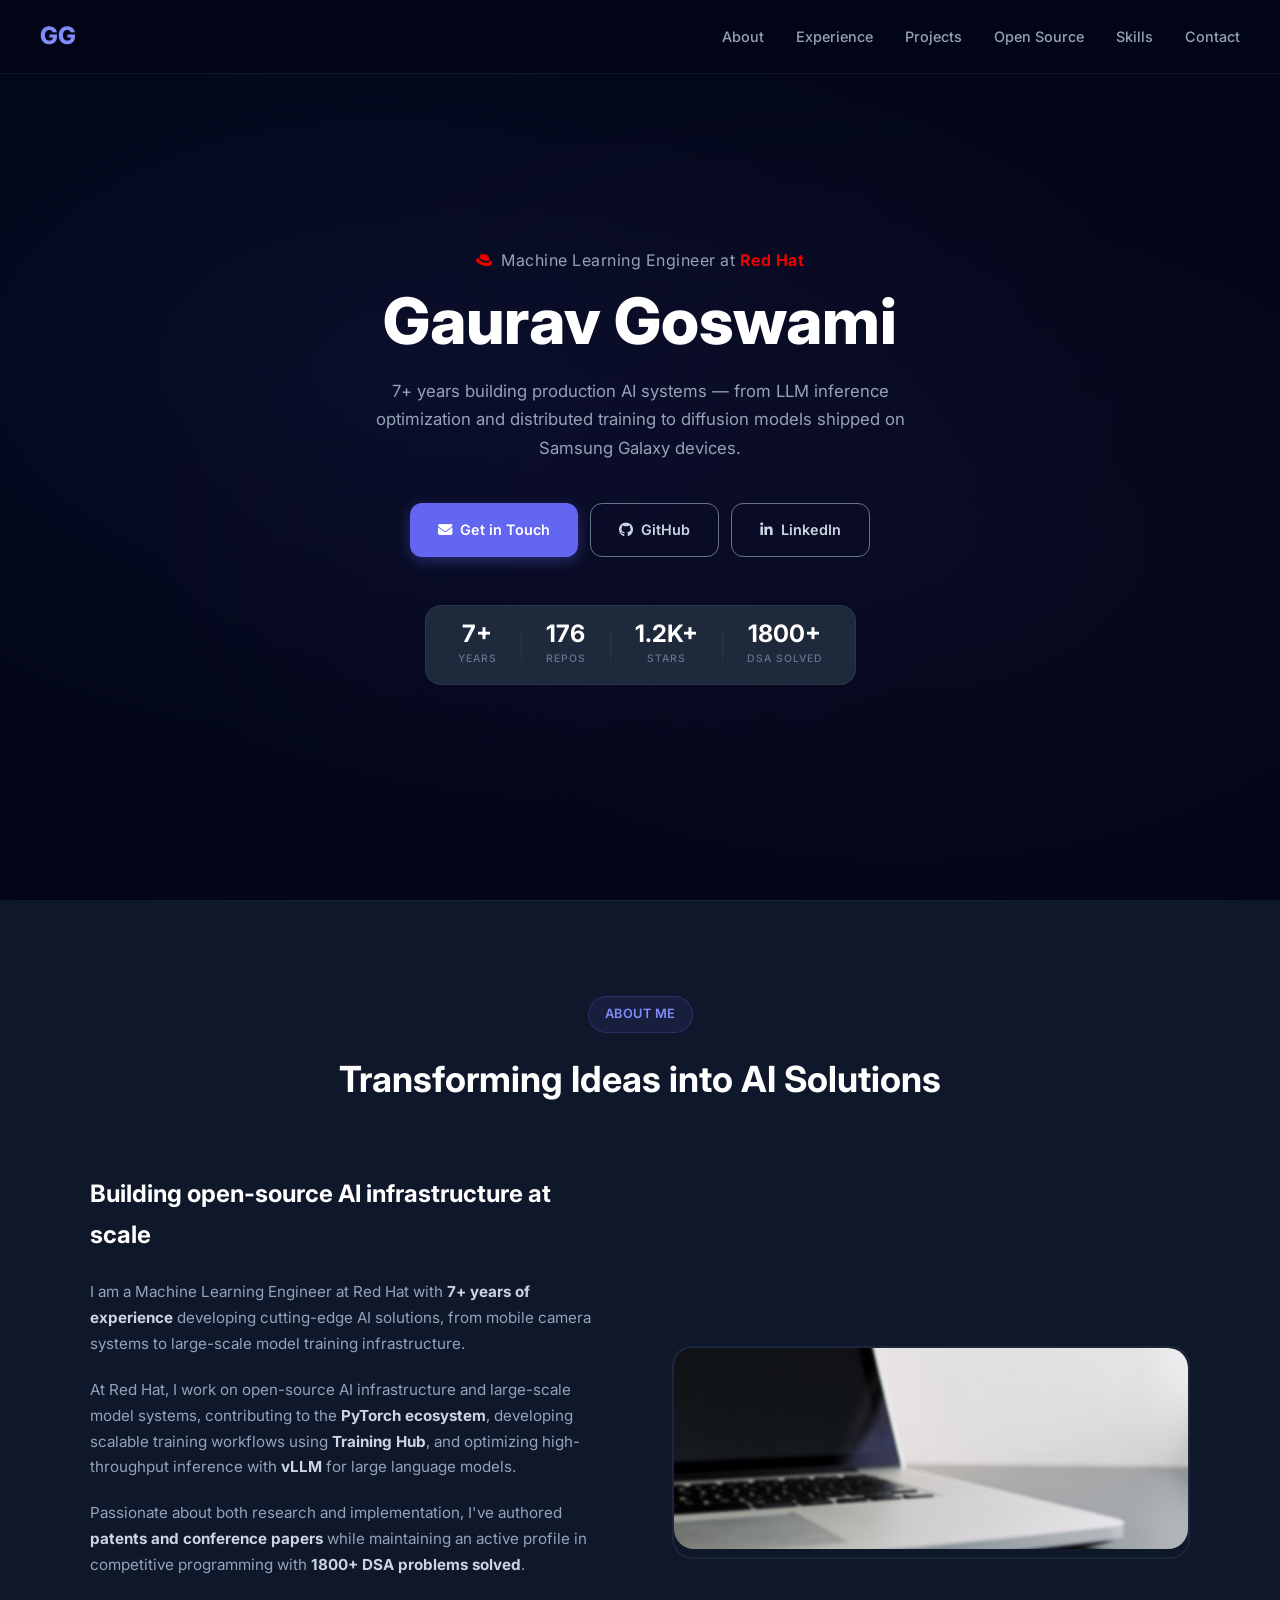
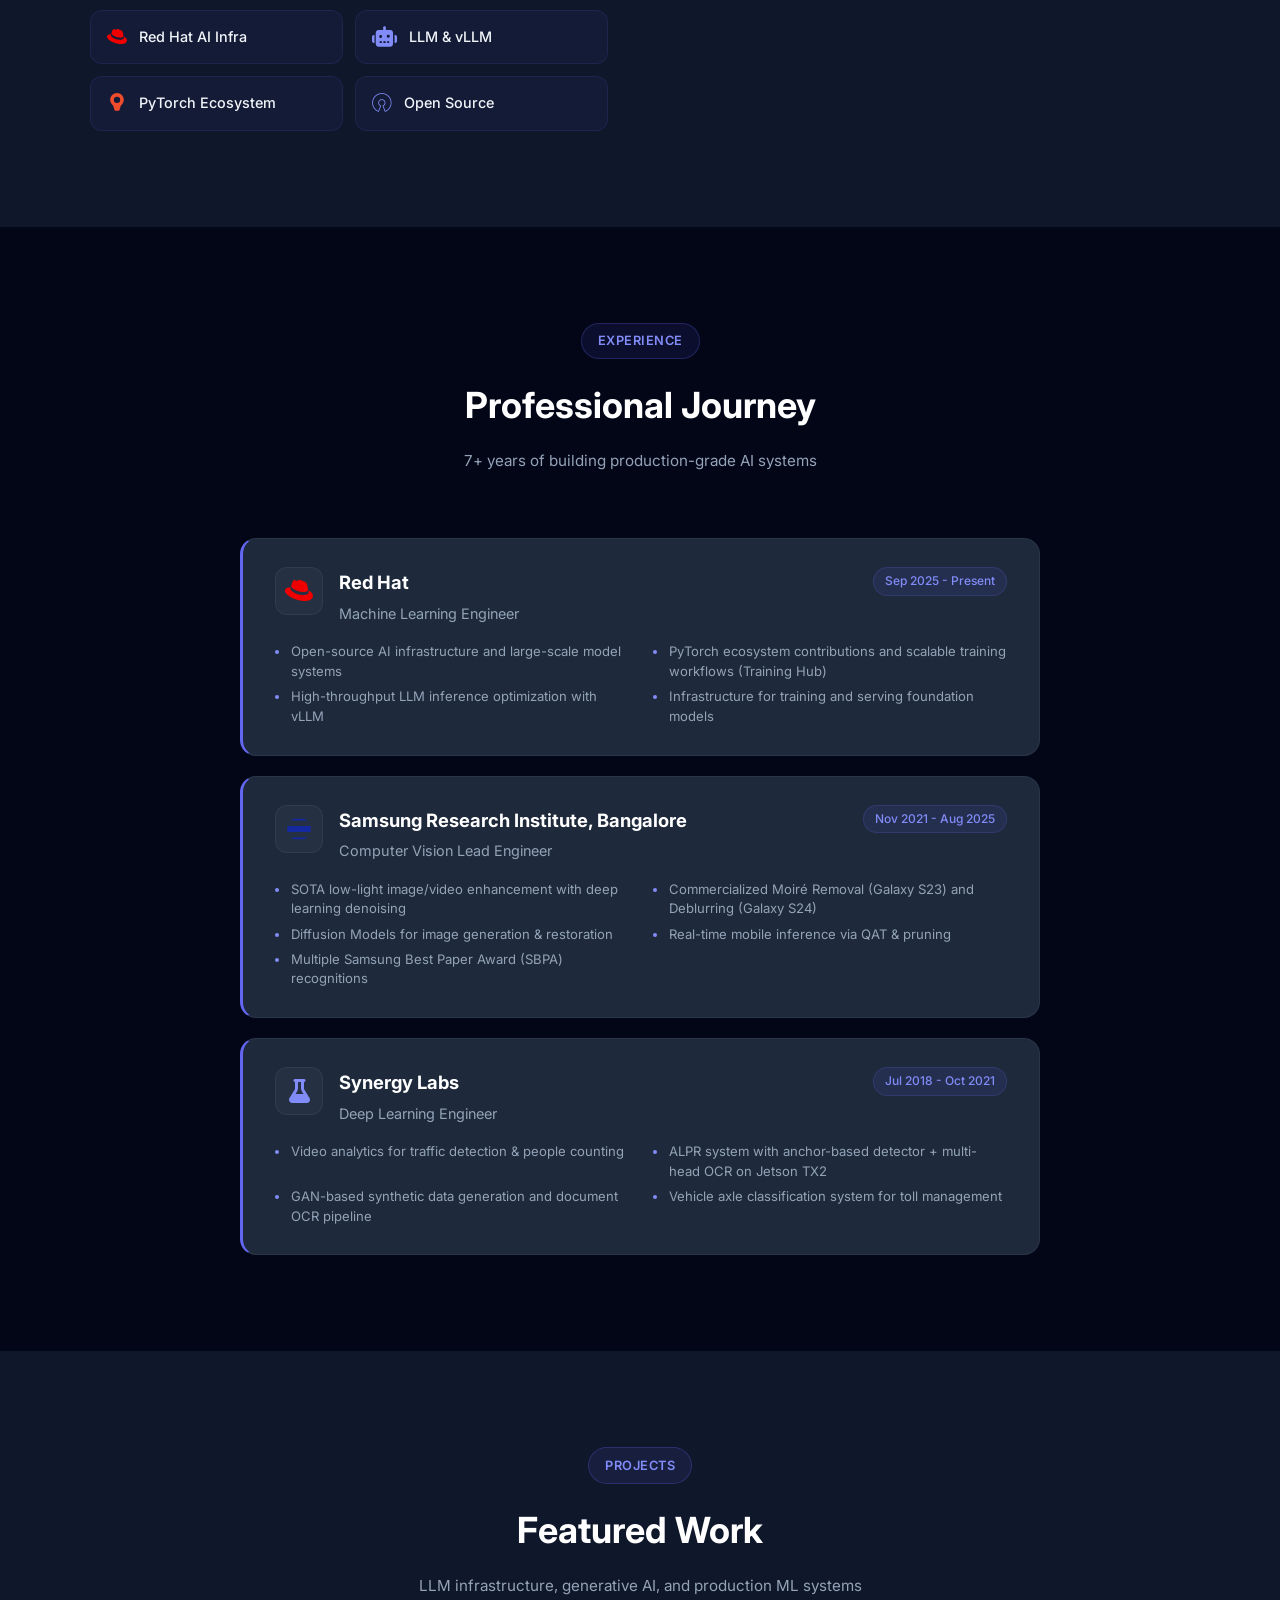
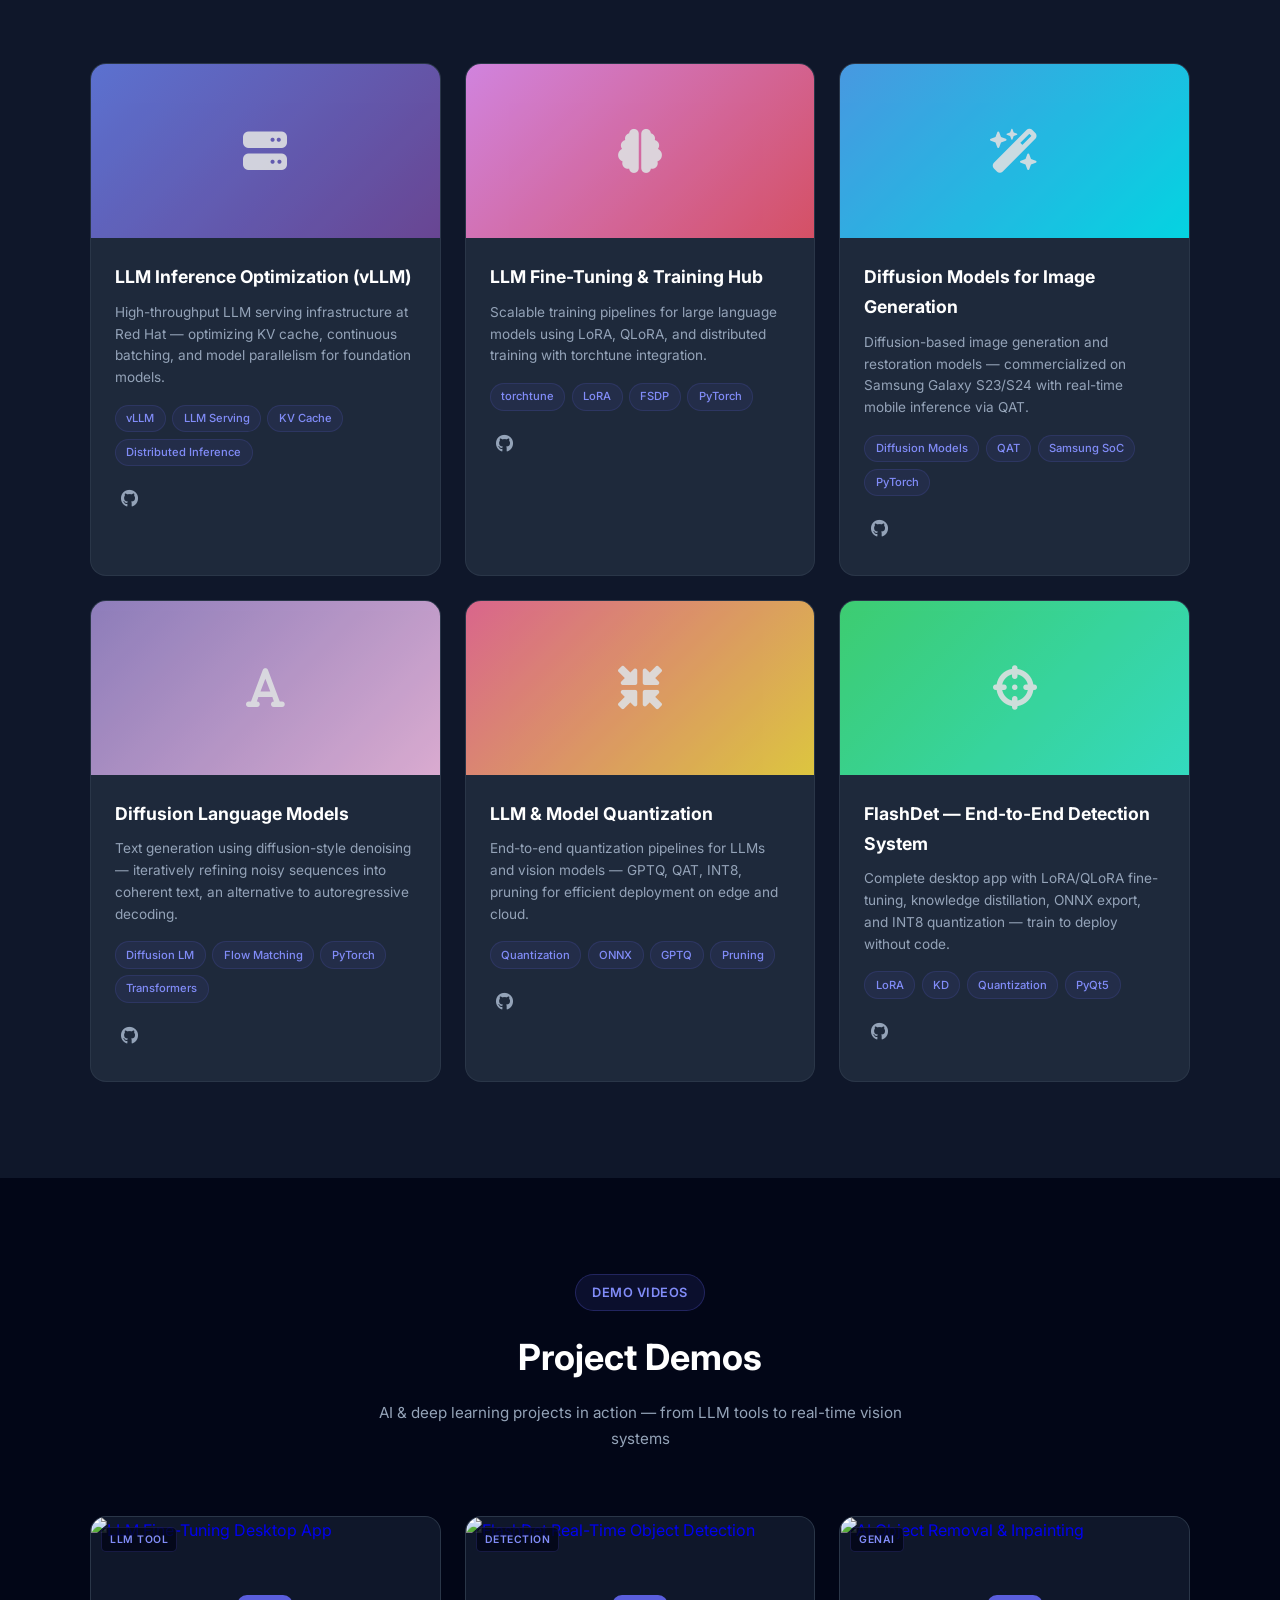
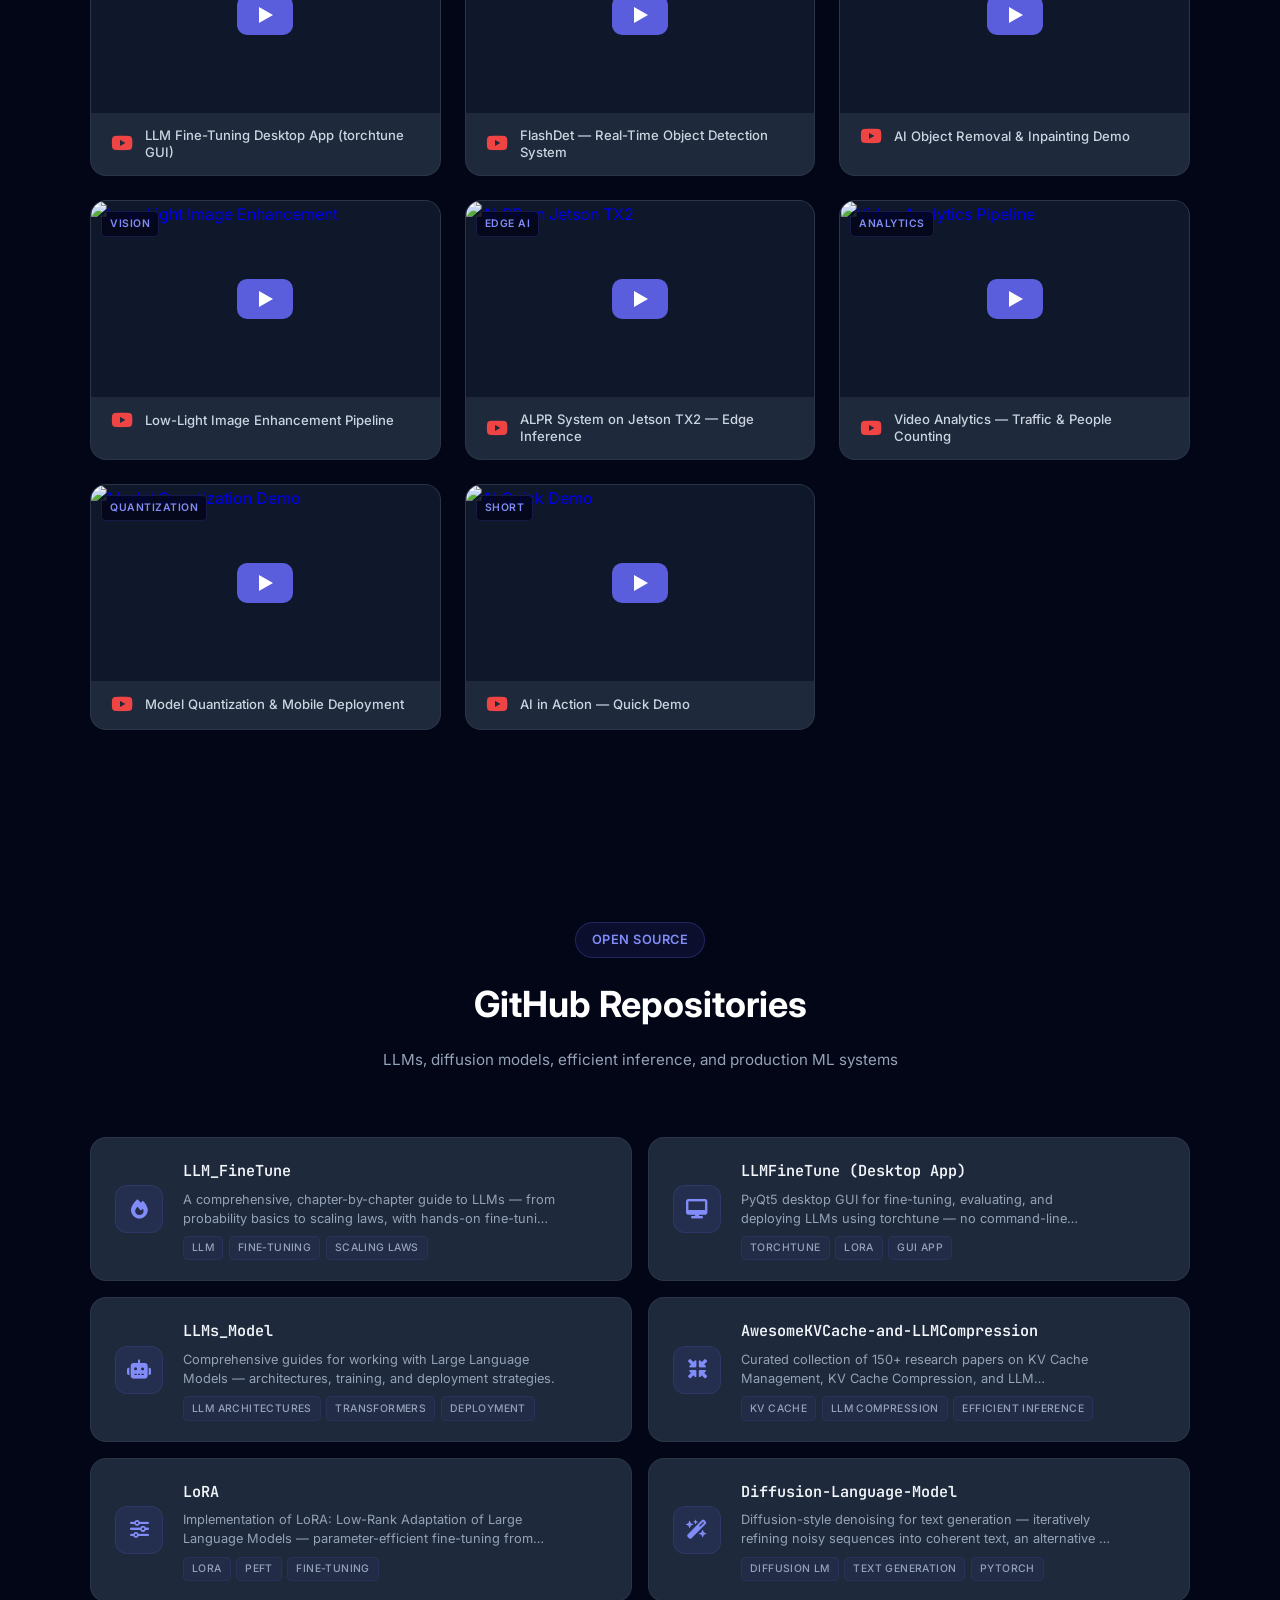
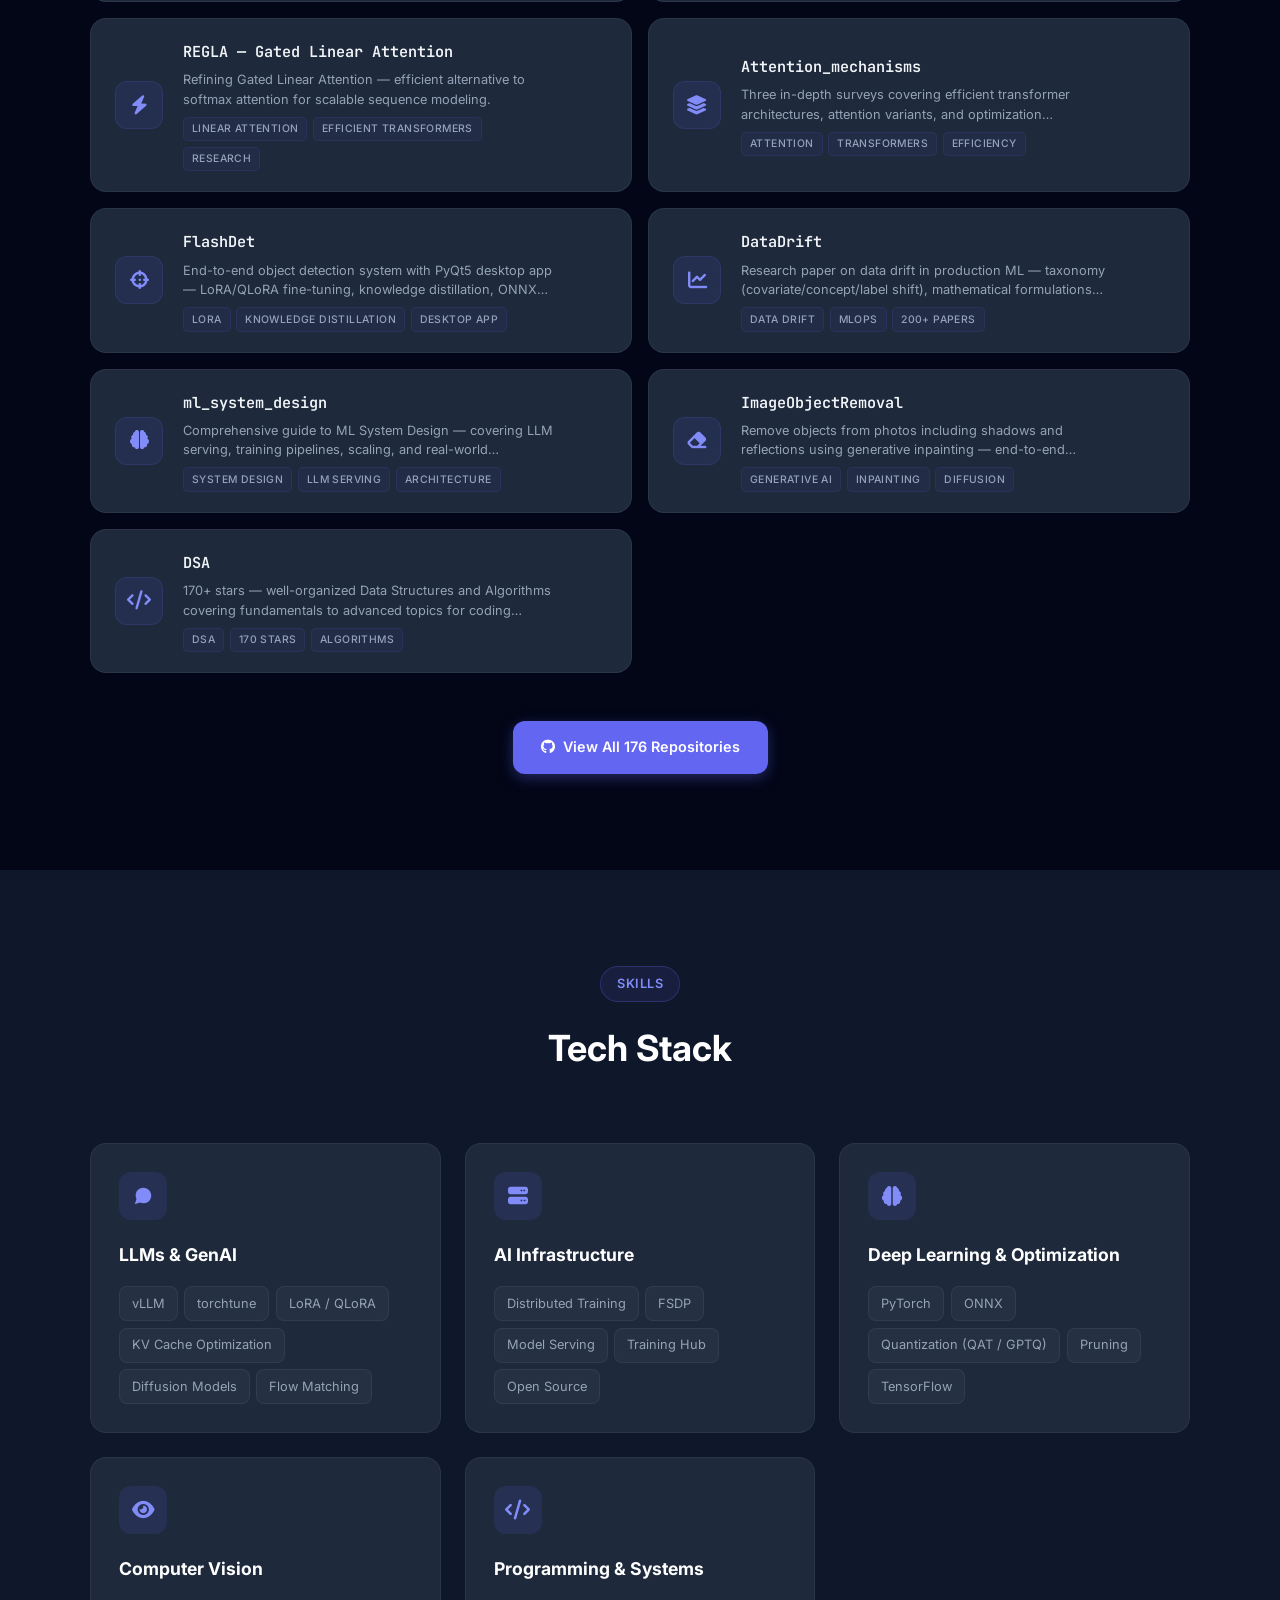
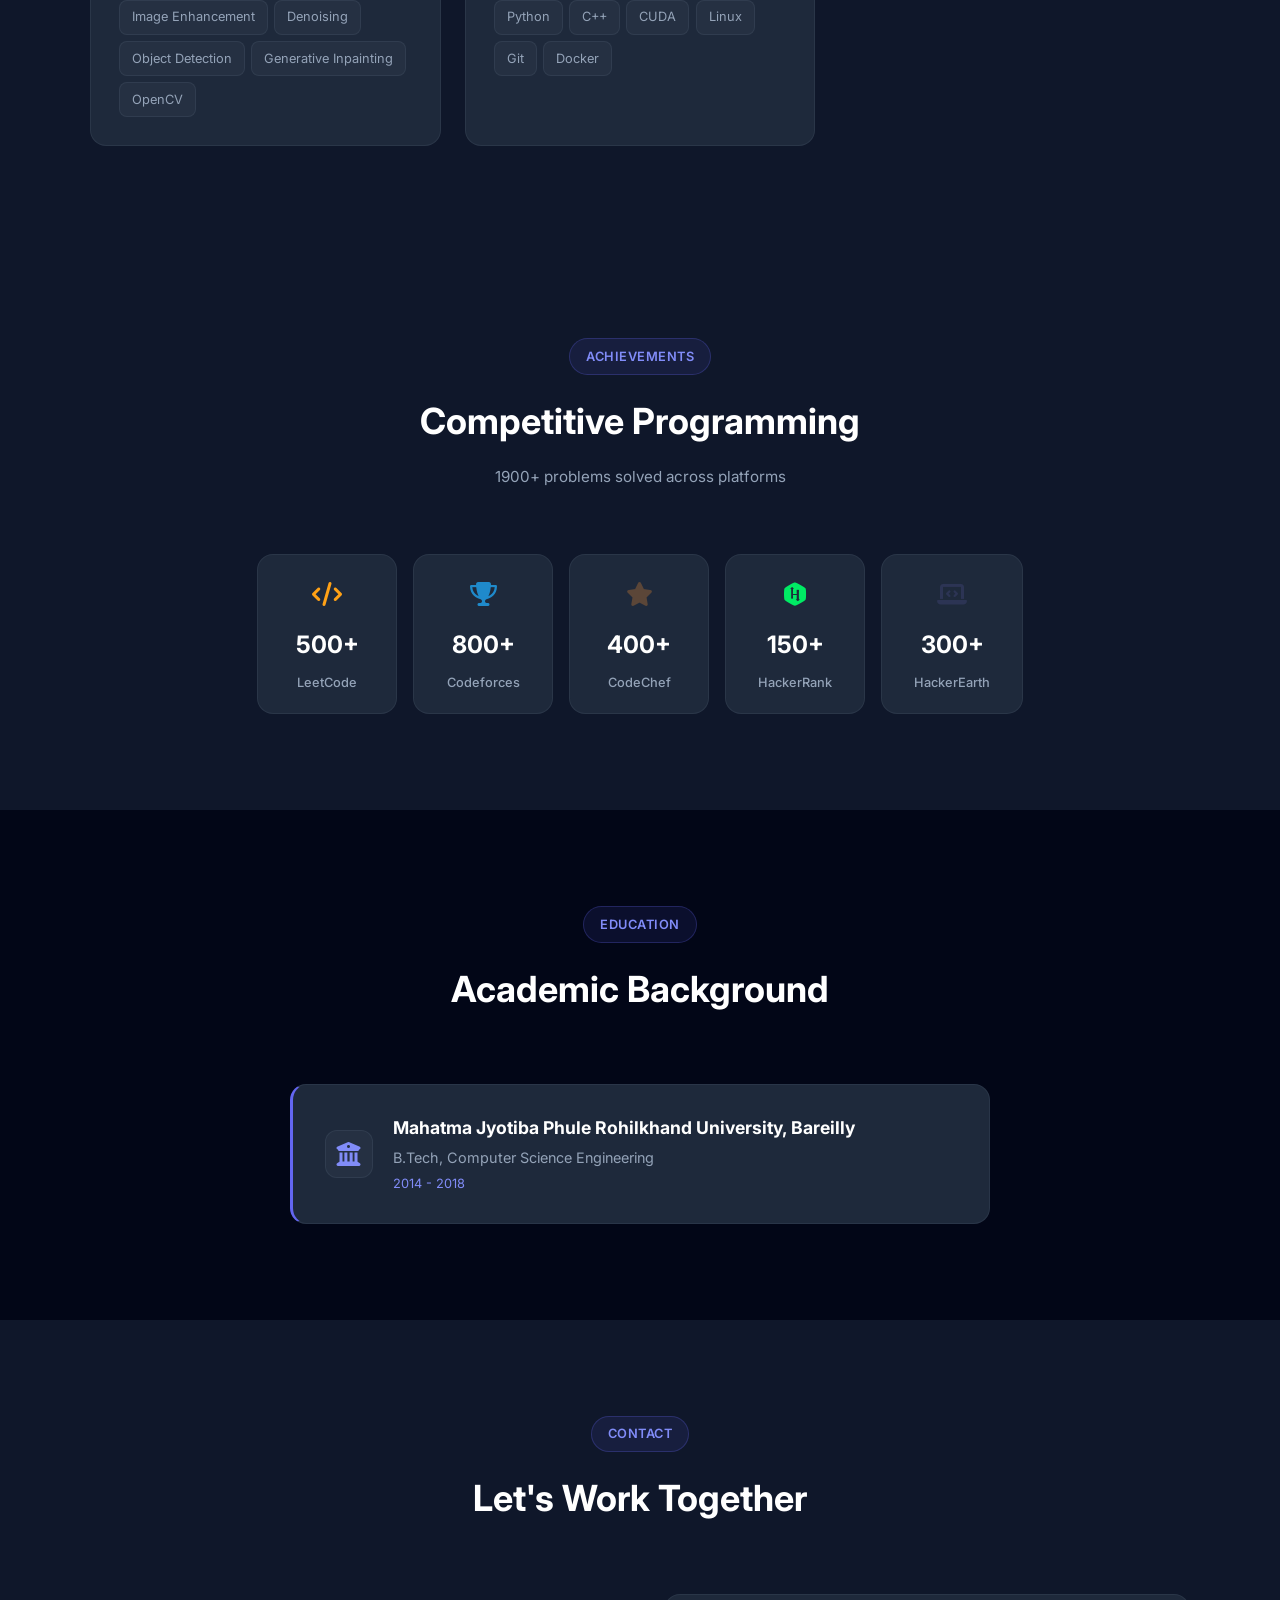
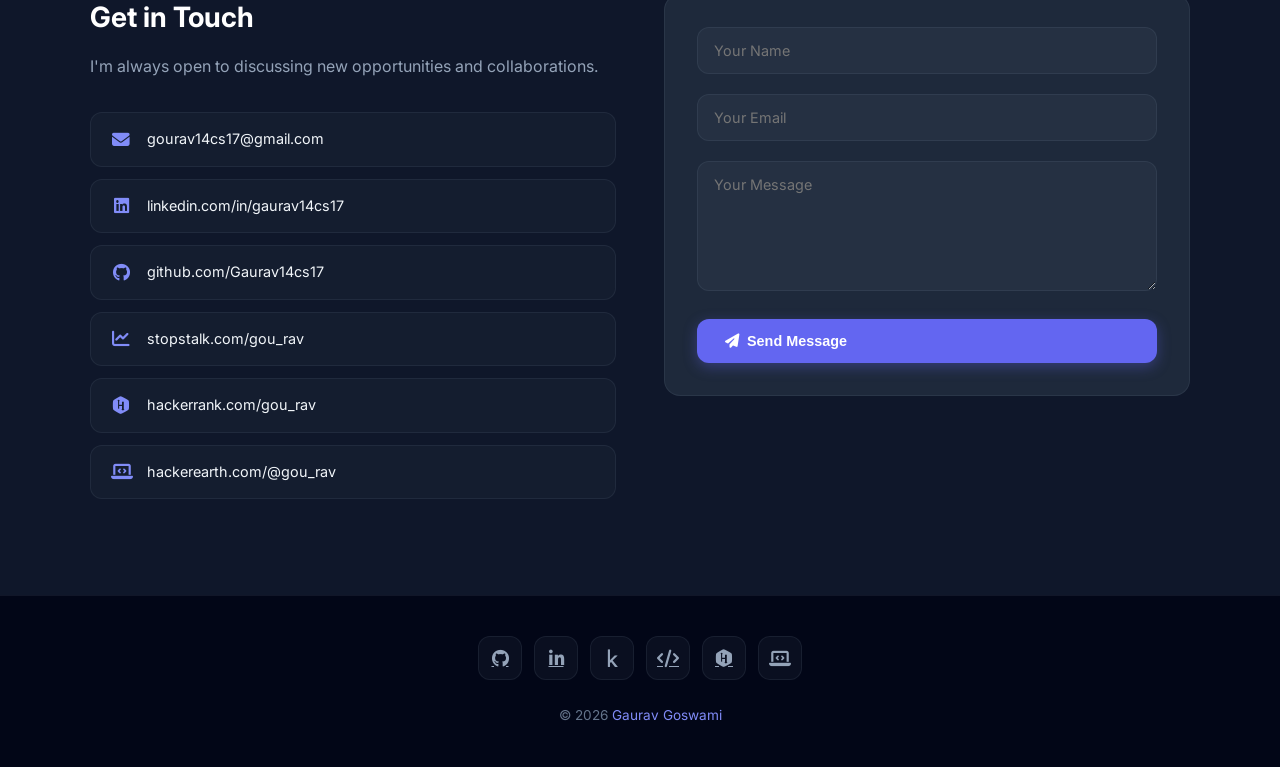
==== index.html @ b00b7bbf "Add files via upload" ====
<!DOCTYPE html>
<html lang="en">
<head>
    <meta charset="utf-8">
    <meta name="viewport" content="width=device-width, initial-scale=1">
    <title>Gaurav Goswami | Machine Learning Engineer @ Red Hat</title>
    <meta name="description" content="Portfolio of Gaurav Goswami - Machine Learning Engineer with 7+ years of experience in AI infrastructure and large-scale model systems">
    <link rel="preconnect" href="https://fonts.googleapis.com">
    <link rel="preconnect" href="https://fonts.gstatic.com" crossorigin>
    <link href="https://fonts.googleapis.com/css2?family=Inter:wght@300;400;500;600;700;800&family=JetBrains+Mono:wght@400;500&display=swap" rel="stylesheet">
    <link rel="stylesheet" href="https://cdnjs.cloudflare.com/ajax/libs/font-awesome/6.4.0/css/all.min.css">
    <link rel="stylesheet" href="style.css?v=2">
    <link rel="icon" type="image/x-icon" href="favicon.ico">
    <style>
        .videos-grid {
            display: grid;
            grid-template-columns: repeat(auto-fill, minmax(320px, 1fr));
            gap: 1.5rem;
            margin-top: 2rem;
        }
        .video-card {
            background: var(--card-bg);
            border-radius: var(--radius-lg);
            overflow: hidden;
            border: 1px solid var(--card-border);
            transition: transform 0.3s ease, box-shadow 0.3s ease;
            text-decoration: none;
            display: block;
        }
        .video-card:hover {
            transform: translateY(-4px);
            box-shadow: 0 12px 32px rgba(0, 0, 0, 0.4);
            border-color: rgba(99, 102, 241, 0.2);
        }
        .video-card .video-thumb {
            position: relative;
            width: 100%;
            padding-bottom: 56.25%;
            background: var(--dark);
            overflow: hidden;
        }
        .video-card .video-thumb img {
            position: absolute;
            top: 50%;
            left: 50%;
            transform: translate(-50%, -50%);
            width: 100%;
            height: 100%;
            object-fit: cover;
            transition: transform 0.4s ease, filter 0.4s ease;
        }
        .video-card:hover .video-thumb img {
            transform: translate(-50%, -50%) scale(1.03);
            filter: brightness(0.75);
        }
        .video-card .play-btn {
            position: absolute;
            top: 50%;
            left: 50%;
            transform: translate(-50%, -50%);
            width: 56px;
            height: 40px;
            background: rgba(99, 102, 241, 0.9);
            border-radius: 10px;
            display: flex;
            align-items: center;
            justify-content: center;
            z-index: 2;
            transition: background 0.3s ease, transform 0.3s ease;
        }
        .video-card:hover .play-btn {
            background: var(--primary);
            transform: translate(-50%, -50%) scale(1.08);
        }
        .video-card .play-btn::after {
            content: '';
            display: block;
            width: 0;
            height: 0;
            border-style: solid;
            border-width: 8px 0 8px 14px;
            border-color: transparent transparent transparent #fff;
            margin-left: 2px;
        }
        .video-card .video-info {
            padding: 0.875rem 1.25rem;
            display: flex;
            align-items: center;
            gap: 0.75rem;
        }
        .video-card .video-info .yt-icon {
            color: #ef4444;
            font-size: 1.2rem;
            flex-shrink: 0;
        }
        .video-card .video-info span {
            font-size: 0.82rem;
            font-weight: 500;
            color: var(--gray-light);
            line-height: 1.3;
        }
        .video-card .video-badge {
            position: absolute;
            top: 10px;
            left: 10px;
            background: rgba(2, 6, 23, 0.8);
            color: var(--primary-light);
            font-size: 0.65rem;
            font-weight: 600;
            padding: 3px 8px;
            border-radius: 5px;
            z-index: 3;
            letter-spacing: 0.5px;
            text-transform: uppercase;
            border: 1px solid rgba(99, 102, 241, 0.2);
        }
        @media (max-width: 768px) {
            .videos-grid {
                grid-template-columns: 1fr;
                gap: 1rem;
            }
            .video-card .video-info {
                padding: 0.65rem 1rem;
            }
            .video-card .video-info span {
                font-size: 0.75rem;
            }
        }
    </style>
</head>
<body>
    <nav id="navbar">
        <div class="nav-container">
            <a href="#" class="logo">GG</a>
            <ul class="nav-links" id="nav-menu">
                <li><a href="#about">About</a></li>
                <li><a href="#experience">Experience</a></li>
                <li><a href="#projects">Projects</a></li>
                <li><a href="#repositories">Open Source</a></li>
                <li><a href="#skills">Skills</a></li>
                <li><a href="#contact">Contact</a></li>
            </ul>
            <div class="mobile-toggle"><i class="fas fa-bars"></i></div>
        </div>
    </nav>

    <section class="hero">
        <div class="hero-bg"></div>
        <div class="hero-content">
            <p class="hero-subtitle"><i class="fab fa-redhat" style="color: #EE0000; margin-right: 0.25rem;"></i> Machine Learning Engineer at <strong style="color: #EE0000;">Red Hat</strong></p>
            <h1 class="hero-title">Gaurav Goswami</h1>
            <p class="hero-desc">7+ years building production AI systems — from LLM inference optimization and distributed training to diffusion models shipped on Samsung Galaxy devices.</p>
            
            <div class="hero-buttons">
                <a href="mailto:gourav14cs17@gmail.com" class="btn btn-primary"><i class="fas fa-envelope"></i> Get in Touch</a>
                <a href="https://github.com/Gaurav14cs17" target="_blank" rel="noopener noreferrer" class="btn btn-outline"><i class="fab fa-github"></i> GitHub</a>
                <a href="https://linkedin.com/in/gaurav14cs17" target="_blank" rel="noopener noreferrer" class="btn btn-outline"><i class="fab fa-linkedin-in"></i> LinkedIn</a>
            </div>
            
            <div class="hero-stats">
                <div class="stat"><div class="stat-value">7+</div><div class="stat-label">Years</div></div>
                <div class="stat-divider"></div>
                <div class="stat"><div class="stat-value">176</div><div class="stat-label">Repos</div></div>
                <div class="stat-divider"></div>
                <div class="stat"><div class="stat-value">1.2K+</div><div class="stat-label">Stars</div></div>
                <div class="stat-divider"></div>
                <div class="stat"><div class="stat-value">1800+</div><div class="stat-label">DSA Solved</div></div>
            </div>
        </div>
    </section>

    <section id="about">
        <div class="section-container">
            <div class="section-header">
                <span class="section-tag">About Me</span>
                <h2 class="section-title">Transforming Ideas into AI Solutions</h2>
            </div>
            
            <div class="about-grid">
                <div class="about-content">
                    <h3>Building open-source AI infrastructure at scale</h3>
                    <p>I am a Machine Learning Engineer at Red Hat with <strong>7+ years of experience</strong> developing cutting-edge AI solutions, from mobile camera systems to large-scale model training infrastructure.</p>
                    <p>At Red Hat, I work on open-source AI infrastructure and large-scale model systems, contributing to the <strong>PyTorch ecosystem</strong>, developing scalable training workflows using <strong>Training Hub</strong>, and optimizing high-throughput inference with <strong>vLLM</strong> for large language models.</p>
                    <p>Passionate about both research and implementation, I've authored <strong>patents and conference papers</strong> while maintaining an active profile in competitive programming with <strong>1800+ DSA problems solved</strong>.</p>
                    
                    <div class="about-highlights">
                        <div class="highlight"><i class="fab fa-redhat" style="color: #EE0000;"></i><span>Red Hat AI Infra</span></div>
                        <div class="highlight"><i class="fas fa-robot"></i><span>LLM & vLLM</span></div>
                        <div class="highlight"><svg viewBox="0 0 24 24" width="20" height="20" fill="#EE4C2C"><path d="M12.005 0C7.456 0 3.83 3.627 3.83 8.175c0 2.607 1.218 4.93 3.112 6.43v.002c.224.178.39.418.48.693l1.744 5.337a.946.946 0 0 0 .897.646h3.874a.946.946 0 0 0 .897-.646l1.744-5.337a1.29 1.29 0 0 1 .48-.693c1.894-1.5 3.112-3.823 3.112-6.43C20.18 3.627 16.554 0 12.005 0zm0 4.358a3.817 3.817 0 1 1 0 7.634 3.817 3.817 0 0 1 0-7.634z"/></svg><span>PyTorch Ecosystem</span></div>
                        <div class="highlight"><i class="fab fa-osi"></i><span>Open Source</span></div>
                    </div>
                </div>
                
                <div class="about-image">
                    <div class="about-image-wrapper">
                        <img src="images/lead-bg.jpg" alt="Gaurav Goswami">
                    </div>
                </div>
            </div>
        </div>
    </section>

    <section id="experience">
        <div class="section-container">
            <div class="section-header">
                <span class="section-tag">Experience</span>
                <h2 class="section-title">Professional Journey</h2>
                <p class="section-desc">7+ years of building production-grade AI systems</p>
            </div>
            
            <div class="exp-grid">
                <div class="exp-card">
                    <div class="exp-header">
                        <div class="exp-logo"><i class="fab fa-redhat" style="color: #EE0000; font-size: 1.75rem;"></i></div>
                        <div class="exp-company-info">
                            <h3>Red Hat</h3>
                            <h4>Machine Learning Engineer</h4>
                        </div>
                        <span class="exp-date">Sep 2025 - Present</span>
                    </div>
                    <ul class="exp-list">
                        <li>Open-source AI infrastructure and large-scale model systems</li>
                        <li>PyTorch ecosystem contributions and scalable training workflows (Training Hub)</li>
                        <li>High-throughput LLM inference optimization with vLLM</li>
                        <li>Infrastructure for training and serving foundation models</li>
                    </ul>
                </div>

                <div class="exp-card">
                    <div class="exp-header">
                        <div class="exp-logo"><svg viewBox="0 0 24 24" width="28" height="28" fill="#1428a0"><path d="M5.9 4.8h12.2c.3 0 .5.1.7.2.2.2.3.4.3.7v3.5H19v-3c0-.8-.3-1.5-.9-2.1-.6-.6-1.3-.9-2.1-.9H8c-.8 0-1.5.3-2.1.9-.6.6-.9 1.3-.9 2.1v3h-.1V5.7c0-.3.1-.5.3-.7.2-.1.4-.2.7-.2zm12.2 14.4H5.9c-.3 0-.5-.1-.7-.2-.2-.2-.3-.4-.3-.7v-3.5H5v3c0 .8.3 1.5.9 2.1.6.6 1.3.9 2.1.9h8c.8 0 1.5-.3 2.1-.9.6-.6.9-1.3.9-2.1v-3h.1v3.5c0 .3-.1.5-.3.7-.2.1-.4.2-.7.2zM2 9.5h20v5H2z"/></svg></div>
                        <div class="exp-company-info">
                            <h3>Samsung Research Institute, Bangalore</h3>
                            <h4>Computer Vision Lead Engineer</h4>
                        </div>
                        <span class="exp-date">Nov 2021 - Aug 2025</span>
                    </div>
                    <ul class="exp-list">
                        <li>SOTA low-light image/video enhancement with deep learning denoising</li>
                        <li>Commercialized Moiré Removal (Galaxy S23) and Deblurring (Galaxy S24)</li>
                        <li>Diffusion Models for image generation & restoration</li>
                        <li>Real-time mobile inference via QAT & pruning</li>
                        <li>Multiple Samsung Best Paper Award (SBPA) recognitions</li>
                    </ul>
                </div>
                
                <div class="exp-card">
                    <div class="exp-header">
                        <div class="exp-logo"><i class="fas fa-flask" style="color: var(--primary-light); font-size: 1.5rem;"></i></div>
                        <div class="exp-company-info">
                            <h3>Synergy Labs</h3>
                            <h4>Deep Learning Engineer</h4>
                        </div>
                        <span class="exp-date">Jul 2018 - Oct 2021</span>
                    </div>
                    <ul class="exp-list">
                        <li>Video analytics for traffic detection & people counting</li>
                        <li>ALPR system with anchor-based detector + multi-head OCR on Jetson TX2</li>
                        <li>GAN-based synthetic data generation and document OCR pipeline</li>
                        <li>Vehicle axle classification system for toll management</li>
                    </ul>
                </div>
            </div>
        </div>
    </section>

    <section id="projects">
        <div class="section-container">
            <div class="section-header">
                <span class="section-tag">Projects</span>
                <h2 class="section-title">Featured Work</h2>
                <p class="section-desc">LLM infrastructure, generative AI, and production ML systems</p>
            </div>
            
            <div class="projects-grid">
                <div class="project-card">
                    <div class="project-icon-placeholder">
                        <div class="icon-bg" style="background: linear-gradient(135deg, #667eea 0%, #764ba2 100%);">
                            <i class="fas fa-server"></i>
                        </div>
                    </div>
                    <div class="project-info">
                        <h3>LLM Inference Optimization (vLLM)</h3>
                        <p>High-throughput LLM serving infrastructure at Red Hat — optimizing KV cache, continuous batching, and model parallelism for foundation models.</p>
                        <div class="project-tech"><span>vLLM</span><span>LLM Serving</span><span>KV Cache</span><span>Distributed Inference</span></div>
                        <div class="project-links"><a href="https://github.com/Gaurav14cs17/AwesomeKVCach-and-LLMCompression" target="_blank" rel="noopener noreferrer"><i class="fab fa-github"></i></a></div>
                    </div>
                </div>
                
                <div class="project-card">
                    <div class="project-icon-placeholder">
                        <div class="icon-bg" style="background: linear-gradient(135deg, #f093fb 0%, #f5576c 100%);">
                            <i class="fas fa-brain"></i>
                        </div>
                    </div>
                    <div class="project-info">
                        <h3>LLM Fine-Tuning & Training Hub</h3>
                        <p>Scalable training pipelines for large language models using LoRA, QLoRA, and distributed training with torchtune integration.</p>
                        <div class="project-tech"><span>torchtune</span><span>LoRA</span><span>FSDP</span><span>PyTorch</span></div>
                        <div class="project-links"><a href="https://github.com/Gaurav14cs17/LLM_FineTune" target="_blank" rel="noopener noreferrer"><i class="fab fa-github"></i></a></div>
                    </div>
                </div>
                
                <div class="project-card">
                    <div class="project-icon-placeholder">
                        <div class="icon-bg" style="background: linear-gradient(135deg, #4facfe 0%, #00f2fe 100%);">
                            <i class="fas fa-wand-magic-sparkles"></i>
                        </div>
                    </div>
                    <div class="project-info">
                        <h3>Diffusion Models for Image Generation</h3>
                        <p>Diffusion-based image generation and restoration models — commercialized on Samsung Galaxy S23/S24 with real-time mobile inference via QAT.</p>
                        <div class="project-tech"><span>Diffusion Models</span><span>QAT</span><span>Samsung SoC</span><span>PyTorch</span></div>
                        <div class="project-links"><a href="https://github.com/Gaurav14cs17/Low-Level-Vision" target="_blank" rel="noopener noreferrer"><i class="fab fa-github"></i></a></div>
                    </div>
                </div>

                <div class="project-card">
                    <div class="project-icon-placeholder">
                        <div class="icon-bg" style="background: linear-gradient(135deg, #a18cd1 0%, #fbc2eb 100%);">
                            <i class="fas fa-font"></i>
                        </div>
                    </div>
                    <div class="project-info">
                        <h3>Diffusion Language Models</h3>
                        <p>Text generation using diffusion-style denoising — iteratively refining noisy sequences into coherent text, an alternative to autoregressive decoding.</p>
                        <div class="project-tech"><span>Diffusion LM</span><span>Flow Matching</span><span>PyTorch</span><span>Transformers</span></div>
                        <div class="project-links"><a href="https://github.com/Gaurav14cs17/Diffusion-Language-Model" target="_blank" rel="noopener noreferrer"><i class="fab fa-github"></i></a></div>
                    </div>
                </div>
                
                <div class="project-card">
                    <div class="project-icon-placeholder">
                        <div class="icon-bg" style="background: linear-gradient(135deg, #fa709a 0%, #fee140 100%);">
                            <i class="fas fa-compress-arrows-alt"></i>
                        </div>
                    </div>
                    <div class="project-info">
                        <h3>LLM & Model Quantization</h3>
                        <p>End-to-end quantization pipelines for LLMs and vision models — GPTQ, QAT, INT8, pruning for efficient deployment on edge and cloud.</p>
                        <div class="project-tech"><span>Quantization</span><span>ONNX</span><span>GPTQ</span><span>Pruning</span></div>
                        <div class="project-links"><a href="https://github.com/Gaurav14cs17/YOLOXModel_Quant" target="_blank" rel="noopener noreferrer"><i class="fab fa-github"></i></a></div>
                    </div>
                </div>

                <div class="project-card">
                    <div class="project-icon-placeholder">
                        <div class="icon-bg" style="background: linear-gradient(135deg, #43e97b 0%, #38f9d7 100%);">
                            <i class="fas fa-crosshairs"></i>
                        </div>
                    </div>
                    <div class="project-info">
                        <h3>FlashDet — End-to-End Detection System</h3>
                        <p>Complete desktop app with LoRA/QLoRA fine-tuning, knowledge distillation, ONNX export, and INT8 quantization — train to deploy without code.</p>
                        <div class="project-tech"><span>LoRA</span><span>KD</span><span>Quantization</span><span>PyQt5</span></div>
                        <div class="project-links"><a href="https://github.com/Gaurav14cs17/FlashDet" target="_blank" rel="noopener noreferrer"><i class="fab fa-github"></i></a></div>
                    </div>
                </div>
            </div>
        </div>
    </section>

    <section id="demos" style="background: var(--darker);">
        <div class="section-container">
            <div class="section-header">
                <span class="section-tag">Demo Videos</span>
                <h2 class="section-title">Project Demos</h2>
                <p class="section-desc">AI & deep learning projects in action — from LLM tools to real-time vision systems</p>
            </div>
            
            <div class="videos-grid">
                <a href="https://www.youtube.com/watch?v=3MAxLGNXKKg" target="_blank" rel="noopener noreferrer" class="video-card">
                    <div class="video-thumb">
                        <span class="video-badge">LLM Tool</span>
                        <img src="https://img.youtube.com/vi/3MAxLGNXKKg/hqdefault.jpg" alt="LLM Fine-Tuning Desktop App" loading="lazy">
                        <div class="play-btn"></div>
                    </div>
                    <div class="video-info">
                        <i class="fab fa-youtube yt-icon"></i>
                        <span>LLM Fine-Tuning Desktop App (torchtune GUI)</span>
                    </div>
                </a>

                <a href="https://www.youtube.com/watch?v=Yb0ONjgMrMw" target="_blank" rel="noopener noreferrer" class="video-card">
                    <div class="video-thumb">
                        <span class="video-badge">Detection</span>
                        <img src="https://img.youtube.com/vi/Yb0ONjgMrMw/hqdefault.jpg" alt="FlashDet Real-Time Object Detection" loading="lazy">
                        <div class="play-btn"></div>
                    </div>
                    <div class="video-info">
                        <i class="fab fa-youtube yt-icon"></i>
                        <span>FlashDet — Real-Time Object Detection System</span>
                    </div>
                </a>

                <a href="https://www.youtube.com/watch?v=OcDmuZQMvV0" target="_blank" rel="noopener noreferrer" class="video-card">
                    <div class="video-thumb">
                        <span class="video-badge">GenAI</span>
                        <img src="https://img.youtube.com/vi/OcDmuZQMvV0/hqdefault.jpg" alt="AI Object Removal & Inpainting" loading="lazy">
                        <div class="play-btn"></div>
                    </div>
                    <div class="video-info">
                        <i class="fab fa-youtube yt-icon"></i>
                        <span>AI Object Removal & Inpainting Demo</span>
                    </div>
                </a>

                <a href="https://www.youtube.com/watch?v=btrCZSccNd4" target="_blank" rel="noopener noreferrer" class="video-card">
                    <div class="video-thumb">
                        <span class="video-badge">Vision</span>
                        <img src="https://img.youtube.com/vi/btrCZSccNd4/hqdefault.jpg" alt="Low-Light Image Enhancement" loading="lazy">
                        <div class="play-btn"></div>
                    </div>
                    <div class="video-info">
                        <i class="fab fa-youtube yt-icon"></i>
                        <span>Low-Light Image Enhancement Pipeline</span>
                    </div>
                </a>

                <a href="https://www.youtube.com/watch?v=WzxE-0bugSI" target="_blank" rel="noopener noreferrer" class="video-card">
                    <div class="video-thumb">
                        <span class="video-badge">Edge AI</span>
                        <img src="https://img.youtube.com/vi/WzxE-0bugSI/hqdefault.jpg" alt="ALPR on Jetson TX2" loading="lazy">
                        <div class="play-btn"></div>
                    </div>
                    <div class="video-info">
                        <i class="fab fa-youtube yt-icon"></i>
                        <span>ALPR System on Jetson TX2 — Edge Inference</span>
                    </div>
                </a>

                <a href="https://www.youtube.com/watch?v=DOeOW57l6IE" target="_blank" rel="noopener noreferrer" class="video-card">
                    <div class="video-thumb">
                        <span class="video-badge">Analytics</span>
                        <img src="https://img.youtube.com/vi/DOeOW57l6IE/hqdefault.jpg" alt="Video Analytics Pipeline" loading="lazy">
                        <div class="play-btn"></div>
                    </div>
                    <div class="video-info">
                        <i class="fab fa-youtube yt-icon"></i>
                        <span>Video Analytics — Traffic & People Counting</span>
                    </div>
                </a>

                <a href="https://www.youtube.com/watch?v=Vx245mGmiQ4" target="_blank" rel="noopener noreferrer" class="video-card">
                    <div class="video-thumb">
                        <span class="video-badge">Quantization</span>
                        <img src="https://img.youtube.com/vi/Vx245mGmiQ4/hqdefault.jpg" alt="Model Quantization Demo" loading="lazy">
                        <div class="play-btn"></div>
                    </div>
                    <div class="video-info">
                        <i class="fab fa-youtube yt-icon"></i>
                        <span>Model Quantization & Mobile Deployment</span>
                    </div>
                </a>

                <a href="https://www.youtube.com/shorts/eJlY8psZiq0" target="_blank" rel="noopener noreferrer" class="video-card">
                    <div class="video-thumb">
                        <span class="video-badge">Short</span>
                        <img src="https://img.youtube.com/vi/eJlY8psZiq0/hqdefault.jpg" alt="AI Quick Demo" loading="lazy">
                        <div class="play-btn"></div>
                    </div>
                    <div class="video-info">
                        <i class="fab fa-youtube yt-icon"></i>
                        <span>AI in Action — Quick Demo</span>
                    </div>
                </a>
            </div>
        </div>
    </section>

    <section id="repositories">
        <div class="section-container">
            <div class="section-header">
                <span class="section-tag">Open Source</span>
                <h2 class="section-title">GitHub Repositories</h2>
                <p class="section-desc">LLMs, diffusion models, efficient inference, and production ML systems</p>
            </div>
            
            <div class="repos-grid">
                <a href="https://github.com/Gaurav14cs17/LLM_FineTune" target="_blank" rel="noopener noreferrer" class="repo-card">
                    <div class="repo-icon"><i class="fas fa-fire"></i></div>
                    <div class="repo-content">
                        <h3>LLM_FineTune</h3>
                        <p>A comprehensive, chapter-by-chapter guide to LLMs — from probability basics to scaling laws, with hands-on fine-tuning code.</p>
                        <div class="repo-tags">
                            <span>LLM</span>
                            <span>Fine-Tuning</span>
                            <span>Scaling Laws</span>
                        </div>
                    </div>
                    <div class="repo-arrow"><i class="fas fa-arrow-right"></i></div>
                </a>

                <a href="https://github.com/Gaurav14cs17/LLMFineTune" target="_blank" rel="noopener noreferrer" class="repo-card">
                    <div class="repo-icon"><i class="fas fa-desktop"></i></div>
                    <div class="repo-content">
                        <h3>LLMFineTune (Desktop App)</h3>
                        <p>PyQt5 desktop GUI for fine-tuning, evaluating, and deploying LLMs using torchtune — no command-line required.</p>
                        <div class="repo-tags">
                            <span>torchtune</span>
                            <span>LoRA</span>
                            <span>GUI App</span>
                        </div>
                    </div>
                    <div class="repo-arrow"><i class="fas fa-arrow-right"></i></div>
                </a>

                <a href="https://github.com/Gaurav14cs17/LLMs_Model" target="_blank" rel="noopener noreferrer" class="repo-card">
                    <div class="repo-icon"><i class="fas fa-robot"></i></div>
                    <div class="repo-content">
                        <h3>LLMs_Model</h3>
                        <p>Comprehensive guides for working with Large Language Models — architectures, training, and deployment strategies.</p>
                        <div class="repo-tags">
                            <span>LLM Architectures</span>
                            <span>Transformers</span>
                            <span>Deployment</span>
                        </div>
                    </div>
                    <div class="repo-arrow"><i class="fas fa-arrow-right"></i></div>
                </a>

                <a href="https://github.com/Gaurav14cs17/AwesomeKVCach-and-LLMCompression" target="_blank" rel="noopener noreferrer" class="repo-card">
                    <div class="repo-icon"><i class="fas fa-compress-arrows-alt"></i></div>
                    <div class="repo-content">
                        <h3>AwesomeKVCache-and-LLMCompression</h3>
                        <p>Curated collection of 150+ research papers on KV Cache Management, KV Cache Compression, and LLM Compression for efficient inference.</p>
                        <div class="repo-tags">
                            <span>KV Cache</span>
                            <span>LLM Compression</span>
                            <span>Efficient Inference</span>
                        </div>
                    </div>
                    <div class="repo-arrow"><i class="fas fa-arrow-right"></i></div>
                </a>

                <a href="https://github.com/Gaurav14cs17/LoRA" target="_blank" rel="noopener noreferrer" class="repo-card">
                    <div class="repo-icon"><i class="fas fa-sliders-h"></i></div>
                    <div class="repo-content">
                        <h3>LoRA</h3>
                        <p>Implementation of LoRA: Low-Rank Adaptation of Large Language Models — parameter-efficient fine-tuning from scratch.</p>
                        <div class="repo-tags">
                            <span>LoRA</span>
                            <span>PEFT</span>
                            <span>Fine-Tuning</span>
                        </div>
                    </div>
                    <div class="repo-arrow"><i class="fas fa-arrow-right"></i></div>
                </a>

                <a href="https://github.com/Gaurav14cs17/Diffusion-Language-Model" target="_blank" rel="noopener noreferrer" class="repo-card">
                    <div class="repo-icon"><i class="fas fa-wand-magic-sparkles"></i></div>
                    <div class="repo-content">
                        <h3>Diffusion-Language-Model</h3>
                        <p>Diffusion-style denoising for text generation — iteratively refining noisy sequences into coherent text, an alternative to autoregressive LLMs.</p>
                        <div class="repo-tags">
                            <span>Diffusion LM</span>
                            <span>Text Generation</span>
                            <span>PyTorch</span>
                        </div>
                    </div>
                    <div class="repo-arrow"><i class="fas fa-arrow-right"></i></div>
                </a>

                <a href="https://github.com/Gaurav14cs17/REGLA-Refining-Gated-Linear-Attention" target="_blank" rel="noopener noreferrer" class="repo-card">
                    <div class="repo-icon"><i class="fas fa-bolt"></i></div>
                    <div class="repo-content">
                        <h3>REGLA — Gated Linear Attention</h3>
                        <p>Refining Gated Linear Attention — efficient alternative to softmax attention for scalable sequence modeling.</p>
                        <div class="repo-tags">
                            <span>Linear Attention</span>
                            <span>Efficient Transformers</span>
                            <span>Research</span>
                        </div>
                    </div>
                    <div class="repo-arrow"><i class="fas fa-arrow-right"></i></div>
                </a>

                <a href="https://github.com/Gaurav14cs17/Attention_mechanisms" target="_blank" rel="noopener noreferrer" class="repo-card">
                    <div class="repo-icon"><i class="fas fa-layer-group"></i></div>
                    <div class="repo-content">
                        <h3>Attention_mechanisms</h3>
                        <p>Three in-depth surveys covering efficient transformer architectures, attention variants, and optimization techniques.</p>
                        <div class="repo-tags">
                            <span>Attention</span>
                            <span>Transformers</span>
                            <span>Efficiency</span>
                        </div>
                    </div>
                    <div class="repo-arrow"><i class="fas fa-arrow-right"></i></div>
                </a>

                <a href="https://github.com/Gaurav14cs17/FlashDet" target="_blank" rel="noopener noreferrer" class="repo-card">
                    <div class="repo-icon"><i class="fas fa-crosshairs"></i></div>
                    <div class="repo-content">
                        <h3>FlashDet</h3>
                        <p>End-to-end object detection system with PyQt5 desktop app — LoRA/QLoRA fine-tuning, knowledge distillation, ONNX export, INT8 quantization. 0.49M–2.44M params, 100+ FPS.</p>
                        <div class="repo-tags">
                            <span>LoRA</span>
                            <span>Knowledge Distillation</span>
                            <span>Desktop App</span>
                        </div>
                    </div>
                    <div class="repo-arrow"><i class="fas fa-arrow-right"></i></div>
                </a>

                <a href="https://github.com/Gaurav14cs17/DataDrift" target="_blank" rel="noopener noreferrer" class="repo-card">
                    <div class="repo-icon"><i class="fas fa-chart-line"></i></div>
                    <div class="repo-content">
                        <h3>DataDrift</h3>
                        <p>Research paper on data drift in production ML — taxonomy (covariate/concept/label shift), mathematical formulations (KL, PSI, Wasserstein), monitoring architectures, and 200+ curated papers.</p>
                        <div class="repo-tags">
                            <span>Data Drift</span>
                            <span>MLOps</span>
                            <span>200+ Papers</span>
                        </div>
                    </div>
                    <div class="repo-arrow"><i class="fas fa-arrow-right"></i></div>
                </a>

                <a href="https://github.com/Gaurav14cs17/ml_system_design" target="_blank" rel="noopener noreferrer" class="repo-card">
                    <div class="repo-icon"><i class="fas fa-brain"></i></div>
                    <div class="repo-content">
                        <h3>ml_system_design</h3>
                        <p>Comprehensive guide to ML System Design — covering LLM serving, training pipelines, scaling, and real-world architecture patterns.</p>
                        <div class="repo-tags">
                            <span>System Design</span>
                            <span>LLM Serving</span>
                            <span>Architecture</span>
                        </div>
                    </div>
                    <div class="repo-arrow"><i class="fas fa-arrow-right"></i></div>
                </a>

                <a href="https://github.com/Gaurav14cs17/ImageObjectRemoval" target="_blank" rel="noopener noreferrer" class="repo-card">
                    <div class="repo-icon"><i class="fas fa-eraser"></i></div>
                    <div class="repo-content">
                        <h3>ImageObjectRemoval</h3>
                        <p>Remove objects from photos including shadows and reflections using generative inpainting — end-to-end diffusion-based restoration.</p>
                        <div class="repo-tags">
                            <span>Generative AI</span>
                            <span>Inpainting</span>
                            <span>Diffusion</span>
                        </div>
                    </div>
                    <div class="repo-arrow"><i class="fas fa-arrow-right"></i></div>
                </a>

                <a href="https://github.com/Gaurav14cs17/DSA" target="_blank" rel="noopener noreferrer" class="repo-card">
                    <div class="repo-icon"><i class="fas fa-code"></i></div>
                    <div class="repo-content">
                        <h3>DSA</h3>
                        <p>170+ stars — well-organized Data Structures and Algorithms covering fundamentals to advanced topics for coding interviews.</p>
                        <div class="repo-tags">
                            <span>DSA</span>
                            <span>170 Stars</span>
                            <span>Algorithms</span>
                        </div>
                    </div>
                    <div class="repo-arrow"><i class="fas fa-arrow-right"></i></div>
                </a>
            </div>
            
            <div style="text-align: center; margin-top: 3rem;">
                <a href="https://github.com/Gaurav14cs17?tab=repositories" target="_blank" rel="noopener noreferrer" class="btn btn-primary">
                    <i class="fab fa-github"></i> View All 176 Repositories
                </a>
            </div>
        </div>
    </section>

    <section id="skills">
        <div class="section-container">
            <div class="section-header">
                <span class="section-tag">Skills</span>
                <h2 class="section-title">Tech Stack</h2>
            </div>
            
            <div class="skills-grid">
                <div class="skill-category">
                    <div class="skill-icon"><svg viewBox="0 0 24 24" width="22" height="22" fill="currentColor"><path d="M21 11.5a8.38 8.38 0 0 1-.9 3.8 8.5 8.5 0 0 1-7.6 4.7 8.38 8.38 0 0 1-3.8-.9L3 21l1.9-5.7a8.38 8.38 0 0 1-.9-3.8 8.5 8.5 0 0 1 4.7-7.6 8.38 8.38 0 0 1 3.8-.9h.5a8.48 8.48 0 0 1 8 8v.5z"/></svg></div>
                    <h3>LLMs & GenAI</h3>
                    <div class="skill-list">
                        <span class="skill-tag">vLLM</span><span class="skill-tag">torchtune</span><span class="skill-tag">LoRA / QLoRA</span><span class="skill-tag">KV Cache Optimization</span><span class="skill-tag">Diffusion Models</span><span class="skill-tag">Flow Matching</span>
                    </div>
                </div>

                <div class="skill-category">
                    <div class="skill-icon"><i class="fas fa-server"></i></div>
                    <h3>AI Infrastructure</h3>
                    <div class="skill-list">
                        <span class="skill-tag">Distributed Training</span><span class="skill-tag">FSDP</span><span class="skill-tag">Model Serving</span><span class="skill-tag">Training Hub</span><span class="skill-tag">Open Source</span>
                    </div>
                </div>

                <div class="skill-category">
                    <div class="skill-icon"><i class="fas fa-brain"></i></div>
                    <h3>Deep Learning & Optimization</h3>
                    <div class="skill-list">
                        <span class="skill-tag">PyTorch</span><span class="skill-tag">ONNX</span><span class="skill-tag">Quantization (QAT / GPTQ)</span><span class="skill-tag">Pruning</span><span class="skill-tag">TensorFlow</span>
                    </div>
                </div>
                
                <div class="skill-category">
                    <div class="skill-icon"><i class="fas fa-eye"></i></div>
                    <h3>Computer Vision</h3>
                    <div class="skill-list">
                        <span class="skill-tag">Image Enhancement</span><span class="skill-tag">Denoising</span><span class="skill-tag">Object Detection</span><span class="skill-tag">Generative Inpainting</span><span class="skill-tag">OpenCV</span>
                    </div>
                </div>
                
                <div class="skill-category">
                    <div class="skill-icon"><i class="fas fa-code"></i></div>
                    <h3>Programming & Systems</h3>
                    <div class="skill-list">
                        <span class="skill-tag">Python</span><span class="skill-tag">C++</span><span class="skill-tag">CUDA</span><span class="skill-tag">Linux</span><span class="skill-tag">Git</span><span class="skill-tag">Docker</span>
                    </div>
                </div>
            </div>
        </div>
    </section>

    <section id="achievements" style="background: var(--dark);">
        <div class="section-container">
            <div class="section-header">
                <span class="section-tag">Achievements</span>
                <h2 class="section-title">Competitive Programming</h2>
                <p class="section-desc">1900+ problems solved across platforms</p>
            </div>
            
            <div class="cp-grid">
                <a href="https://leetcode.com/u/gou_rav/" target="_blank" rel="noopener noreferrer" class="cp-card">
                    <div class="cp-icon"><i class="fas fa-code" style="color: #FFA116;"></i></div>
                    <span class="cp-count">500+</span>
                    <span class="cp-name">LeetCode</span>
                </a>
                <a href="https://codeforces.com/profile/scottaran9" target="_blank" rel="noopener noreferrer" class="cp-card">
                    <div class="cp-icon"><i class="fas fa-trophy" style="color: #1F8ACB;"></i></div>
                    <span class="cp-count">800+</span>
                    <span class="cp-name">Codeforces</span>
                </a>
                <a href="https://www.codechef.com/users/gou_rav" target="_blank" rel="noopener noreferrer" class="cp-card">
                    <div class="cp-icon"><i class="fas fa-star" style="color: #5B4638;"></i></div>
                    <span class="cp-count">400+</span>
                    <span class="cp-name">CodeChef</span>
                </a>
                <a href="https://www.hackerrank.com/gou_rav" target="_blank" rel="noopener noreferrer" class="cp-card">
                    <div class="cp-icon"><i class="fab fa-hackerrank" style="color: #00EA64;"></i></div>
                    <span class="cp-count">150+</span>
                    <span class="cp-name">HackerRank</span>
                </a>
                <a href="https://www.hackerearth.com/@gou_rav/" target="_blank" rel="noopener noreferrer" class="cp-card">
                    <div class="cp-icon"><i class="fas fa-laptop-code" style="color: #2C3454;"></i></div>
                    <span class="cp-count">300+</span>
                    <span class="cp-name">HackerEarth</span>
                </a>
            </div>
        </div>
    </section>

    <section id="education">
        <div class="section-container">
            <div class="section-header">
                <span class="section-tag">Education</span>
                <h2 class="section-title">Academic Background</h2>
            </div>
            
            <div class="education-card">
                <div class="edu-header">
                    <div class="edu-logo"><i class="fas fa-university" style="font-size: 1.5rem; color: var(--primary-light);"></i></div>
                    <div class="edu-info">
                        <h3>Mahatma Jyotiba Phule Rohilkhand University, Bareilly</h3>
                        <h4>B.Tech, Computer Science Engineering</h4>
                        <p class="date">2014 - 2018</p>
                    </div>
                </div>
            </div>
        </div>
    </section>

    <section id="contact">
        <div class="section-container">
            <div class="section-header">
                <span class="section-tag">Contact</span>
                <h2 class="section-title">Let's Work Together</h2>
            </div>
            
            <div class="contact-wrapper">
                <div class="contact-info">
                    <h3>Get in Touch</h3>
                    <p>I'm always open to discussing new opportunities and collaborations.</p>
                    
                    <div class="contact-links">
                        <a href="mailto:gourav14cs17@gmail.com" class="contact-link"><i class="fas fa-envelope"></i><span>gourav14cs17@gmail.com</span></a>
                        <a href="https://linkedin.com/in/gaurav14cs17" class="contact-link" target="_blank" rel="noopener noreferrer"><i class="fab fa-linkedin"></i><span>linkedin.com/in/gaurav14cs17</span></a>
                        <a href="https://github.com/Gaurav14cs17" class="contact-link" target="_blank" rel="noopener noreferrer"><i class="fab fa-github"></i><span>github.com/Gaurav14cs17</span></a>
                        <a href="https://stopstalk.com/user/profile/gou_rav" class="contact-link" target="_blank" rel="noopener noreferrer"><i class="fas fa-chart-line"></i><span>stopstalk.com/gou_rav</span></a>
                        <a href="https://www.hackerrank.com/gou_rav" class="contact-link" target="_blank" rel="noopener noreferrer"><i class="fab fa-hackerrank"></i><span>hackerrank.com/gou_rav</span></a>
                        <a href="https://www.hackerearth.com/@gou_rav/" class="contact-link" target="_blank" rel="noopener noreferrer"><i class="fas fa-laptop-code"></i><span>hackerearth.com/@gou_rav</span></a>
                    </div>
                </div>
                
                <div class="contact-form">
                    <form action="https://formspree.io/gourav14cs17@gmail.com" method="POST">
                        <div class="form-group">
                            <label for="name" class="visually-hidden">Your Name</label>
                            <input type="text" id="name" name="name" placeholder="Your Name" required>
                        </div>
                        <div class="form-group">
                            <label for="email" class="visually-hidden">Your Email</label>
                            <input type="email" id="email" name="_replyto" placeholder="Your Email" required>
                        </div>
                        <div class="form-group">
                            <label for="message" class="visually-hidden">Your Message</label>
                            <textarea id="message" name="message" placeholder="Your Message" required></textarea>
                        </div>
                        <button type="submit" class="btn btn-primary" style="width: 100%;"><i class="fas fa-paper-plane"></i> Send Message</button>
                    </form>
                </div>
            </div>
        </div>
    </section>

    <footer>
        <div class="footer-social">
            <a href="https://github.com/Gaurav14cs17" target="_blank" rel="noopener noreferrer" class="social-link"><i class="fab fa-github"></i></a>
            <a href="https://linkedin.com/in/gaurav14cs17" target="_blank" rel="noopener noreferrer" class="social-link"><i class="fab fa-linkedin-in"></i></a>
            <a href="https://www.kaggle.com/gouravkumar717" target="_blank" rel="noopener noreferrer" class="social-link"><i class="fab fa-kaggle"></i></a>
            <a href="https://leetcode.com/u/gou_rav/" target="_blank" rel="noopener noreferrer" class="social-link"><i class="fas fa-code"></i></a>
            <a href="https://www.hackerrank.com/gou_rav" target="_blank" rel="noopener noreferrer" class="social-link"><i class="fab fa-hackerrank"></i></a>
            <a href="https://www.hackerearth.com/@gou_rav/" target="_blank" rel="noopener noreferrer" class="social-link"><i class="fas fa-laptop-code"></i></a>
        </div>
        <p class="footer-text">&copy; 2026 <a href="#">Gaurav Goswami</a></p>
    </footer>

    <script>
        window.addEventListener('scroll', () => {
            document.getElementById('navbar').classList.toggle('scrolled', window.scrollY > 50);
        });
        document.querySelectorAll('a[href^="#"]').forEach(anchor => {
            anchor.addEventListener('click', function(e) {
                e.preventDefault();
                const target = document.querySelector(this.getAttribute('href'));
                if (target) target.scrollIntoView({ behavior: 'smooth', block: 'start' });
                document.getElementById('nav-menu').classList.remove('active');
            });
        });
        document.querySelector('.mobile-toggle').addEventListener('click', () => {
            document.getElementById('nav-menu').classList.toggle('active');
        });
    </script>
</body>
</html>
---- style.css ----
:root {
    --primary: #6366f1;
    --primary-light: #818cf8;
    --primary-dark: #4f46e5;
    --secondary: #f59e0b;
    --accent: #8b5cf6;
    --accent-light: #a78bfa;

    --dark: #0f172a;
    --darker: #020617;
    --card-bg: #1e293b;
    --card-border: rgba(148, 163, 184, 0.1);

    --light: #f1f5f9;
    --white: #ffffff;
    --gray: #94a3b8;
    --gray-light: #cbd5e1;
    --gray-dark: #64748b;

    --success: #10b981;
    --warning: #f59e0b;

    --radius-sm: 8px;
    --radius-md: 12px;
    --radius-lg: 16px;
    --radius-xl: 20px;
    --radius-full: 9999px;

    --transition: 0.3s ease;
    --shadow-sm: 0 1px 3px rgba(0, 0, 0, 0.3);
    --shadow-md: 0 4px 16px rgba(0, 0, 0, 0.3);
    --shadow-lg: 0 10px 40px rgba(0, 0, 0, 0.4);
}

* {
    margin: 0;
    padding: 0;
    box-sizing: border-box;
}

html {
    scroll-behavior: smooth;
}

body {
    font-family: 'Inter', sans-serif;
    background: var(--darker);
    color: var(--light);
    line-height: 1.7;
    overflow-x: hidden;
}

.visually-hidden {
    position: absolute;
    width: 1px;
    height: 1px;
    padding: 0;
    margin: -1px;
    overflow: hidden;
    clip: rect(0, 0, 0, 0);
    white-space: nowrap;
    border: 0;
}

.gradient {
    background: linear-gradient(135deg, var(--primary-light), var(--accent-light));
    -webkit-background-clip: text;
    -webkit-text-fill-color: transparent;
    background-clip: text;
}


/* ============================================
   NAVIGATION
   ============================================ */
nav {
    position: fixed;
    top: 0;
    left: 0;
    right: 0;
    z-index: 1000;
    padding: 1rem 2rem;
    background: rgba(2, 6, 23, 0.8);
    backdrop-filter: blur(20px);
    border-bottom: 1px solid var(--card-border);
    transition: var(--transition);
}

nav.scrolled {
    padding: 0.75rem 2rem;
    background: rgba(2, 6, 23, 0.95);
    box-shadow: 0 4px 20px rgba(0, 0, 0, 0.3);
}

.nav-container {
    max-width: 1200px;
    margin: 0 auto;
    display: flex;
    justify-content: space-between;
    align-items: center;
}

.logo {
    font-size: 1.5rem;
    font-weight: 800;
    color: var(--primary-light);
    text-decoration: none;
}

.nav-links {
    display: flex;
    gap: 2rem;
    list-style: none;
}

.nav-links a {
    color: var(--gray);
    text-decoration: none;
    font-weight: 500;
    font-size: 0.9rem;
    transition: var(--transition);
    position: relative;
    padding: 0.5rem 0;
}

.nav-links a:hover {
    color: var(--primary-light);
}

.nav-links a::after {
    content: '';
    position: absolute;
    bottom: 0;
    left: 0;
    width: 0;
    height: 2px;
    background: var(--primary);
    transition: width var(--transition);
    border-radius: 1px;
}

.nav-links a:hover::after {
    width: 100%;
}

.mobile-toggle {
    display: none;
    font-size: 1.5rem;
    cursor: pointer;
    color: var(--light);
    z-index: 1001;
}


/* ============================================
   BUTTONS
   ============================================ */
.btn {
    display: inline-flex;
    align-items: center;
    gap: 0.5rem;
    padding: 0.875rem 1.75rem;
    border-radius: var(--radius-md);
    font-weight: 600;
    font-size: 0.9rem;
    text-decoration: none;
    transition: var(--transition);
    cursor: pointer;
    border: none;
}

.btn-primary {
    background: var(--primary);
    color: white;
    box-shadow: 0 4px 14px rgba(99, 102, 241, 0.35);
}

.btn-primary:hover {
    background: var(--primary-dark);
    transform: translateY(-2px);
    box-shadow: 0 8px 25px rgba(99, 102, 241, 0.45);
}

.btn-outline {
    background: transparent;
    border: 1.5px solid var(--gray-dark);
    color: var(--gray-light);
}

.btn-outline:hover {
    border-color: var(--primary);
    color: var(--primary-light);
    background: rgba(99, 102, 241, 0.08);
    transform: translateY(-2px);
}


/* ============================================
   SECTION STYLES
   ============================================ */
section {
    padding: 6rem 2rem;
    position: relative;
}

.section-container {
    max-width: 1100px;
    margin: 0 auto;
}

.section-header {
    text-align: center;
    margin-bottom: 4rem;
}

.section-tag {
    display: inline-block;
    padding: 0.4rem 1rem;
    background: rgba(99, 102, 241, 0.1);
    border: 1px solid rgba(99, 102, 241, 0.25);
    border-radius: var(--radius-full);
    font-size: 0.8rem;
    color: var(--primary-light);
    margin-bottom: 1rem;
    font-weight: 600;
    text-transform: uppercase;
    letter-spacing: 0.5px;
}

.section-title {
    font-size: 2.25rem;
    font-weight: 700;
    margin-bottom: 0.75rem;
    color: var(--white);
}

.section-desc {
    color: var(--gray);
    max-width: 550px;
    margin: 0 auto;
    font-size: 0.95rem;
}


/* ============================================
   HERO SECTION
   ============================================ */
.hero {
    min-height: 100vh;
    display: flex;
    align-items: center;
    justify-content: center;
    position: relative;
    padding: 8rem 2rem 6rem;
}

.hero-bg {
    position: absolute;
    inset: 0;
    background:
        radial-gradient(ellipse at 30% 40%, rgba(99, 102, 241, 0.08) 0%, transparent 60%),
        radial-gradient(ellipse at 70% 60%, rgba(139, 92, 246, 0.05) 0%, transparent 60%);
}

.hero-content {
    position: relative;
    z-index: 1;
    text-align: center;
    max-width: 700px;
}

.hero-subtitle {
    font-size: 1rem;
    color: var(--gray);
    margin-bottom: 0.75rem;
    font-weight: 400;
    letter-spacing: 0.5px;
}

.hero-subtitle strong {
    color: inherit;
}

.hero-title {
    font-size: clamp(2.75rem, 6vw, 4rem);
    font-weight: 800;
    line-height: 1.1;
    margin-bottom: 1.25rem;
    color: var(--white);
}

.hero-desc {
    font-size: 1.05rem;
    color: var(--gray);
    line-height: 1.7;
    margin-bottom: 2.5rem;
    max-width: 560px;
    margin-left: auto;
    margin-right: auto;
}

.hero-buttons {
    display: flex;
    justify-content: center;
    gap: 0.75rem;
    flex-wrap: wrap;
    margin-bottom: 3rem;
}

.hero-stats {
    display: inline-flex;
    align-items: center;
    gap: 0;
    background: var(--card-bg);
    border: 1px solid var(--card-border);
    border-radius: var(--radius-lg);
    padding: 1rem 0.5rem;
}

.stat {
    text-align: center;
    padding: 0 1.5rem;
}

.stat-value {
    font-size: 1.5rem;
    font-weight: 700;
    color: var(--white);
    line-height: 1;
}

.stat-label {
    font-size: 0.65rem;
    color: var(--gray-dark);
    text-transform: uppercase;
    letter-spacing: 1px;
    font-weight: 500;
    margin-top: 0.25rem;
}

.stat-divider {
    width: 1px;
    height: 32px;
    background: var(--card-border);
}

.social-link {
    display: flex;
    align-items: center;
    justify-content: center;
    width: 44px;
    height: 44px;
    border-radius: var(--radius-md);
    background: rgba(148, 163, 184, 0.06);
    border: 1px solid var(--card-border);
    color: var(--gray);
    font-size: 1.1rem;
    transition: var(--transition);
}

.social-link:hover {
    background: var(--primary);
    border-color: var(--primary);
    color: white;
    transform: translateY(-3px);
    box-shadow: 0 6px 20px rgba(99, 102, 241, 0.3);
}


/* ============================================
   ABOUT SECTION
   ============================================ */
#about {
    background: var(--dark);
}

#about::before {
    content: '';
    position: absolute;
    top: 0;
    left: 0;
    right: 0;
    height: 1px;
    background: linear-gradient(90deg, transparent, var(--card-border), transparent);
}

.about-grid {
    display: grid;
    grid-template-columns: 1fr 1fr;
    gap: 4rem;
    align-items: center;
}

.about-content h3 {
    font-size: 1.5rem;
    margin-bottom: 1.5rem;
    color: var(--white);
}

.about-content p {
    color: var(--gray);
    margin-bottom: 1.25rem;
    font-size: 0.95rem;
}

.about-content strong {
    color: var(--gray-light);
}

.about-highlights {
    display: grid;
    grid-template-columns: 1fr 1fr;
    gap: 0.75rem;
    margin-top: 2rem;
}

.highlight {
    display: flex;
    align-items: center;
    gap: 0.75rem;
    padding: 0.875rem 1rem;
    background: rgba(99, 102, 241, 0.06);
    border: 1px solid rgba(99, 102, 241, 0.12);
    border-radius: var(--radius-md);
    transition: var(--transition);
}

.highlight:hover {
    background: rgba(99, 102, 241, 0.1);
    border-color: rgba(99, 102, 241, 0.25);
}

.highlight i {
    font-size: 1.25rem;
    color: var(--primary-light);
}

.highlight span {
    font-weight: 500;
    font-size: 0.9rem;
}

.about-image-wrapper {
    position: relative;
    border-radius: var(--radius-xl);
    overflow: hidden;
    border: 2px solid var(--card-border);
}

.about-image-wrapper::before {
    display: none;
}

.about-image img {
    width: 100%;
    border-radius: var(--radius-xl);
}


/* ============================================
   EXPERIENCE
   ============================================ */
#experience {
    background: var(--darker);
}

.exp-grid {
    display: flex;
    flex-direction: column;
    gap: 1.25rem;
    max-width: 800px;
    margin: 0 auto;
}

.exp-card {
    background: var(--card-bg);
    border: 1px solid var(--card-border);
    border-radius: var(--radius-lg);
    padding: 1.75rem 2rem;
    transition: var(--transition);
    position: relative;
    border-left: 3px solid var(--primary);
}

.exp-card:hover {
    border-color: rgba(99, 102, 241, 0.2);
    border-left-color: var(--primary-light);
    box-shadow: var(--shadow-md);
}

.exp-header {
    display: flex;
    align-items: flex-start;
    margin-bottom: 1rem;
    gap: 1rem;
}

.exp-logo {
    flex-shrink: 0;
    width: 48px;
    height: 48px;
    display: flex;
    align-items: center;
    justify-content: center;
    background: rgba(148, 163, 184, 0.06);
    border: 1px solid var(--card-border);
    border-radius: var(--radius-md);
}

.exp-company-info {
    flex: 1;
}

.exp-company-info h3 {
    font-size: 1.15rem;
    color: var(--white);
    margin-bottom: 0.2rem;
}

.exp-company-info h4 {
    color: var(--gray);
    font-weight: 400;
    font-size: 0.9rem;
}

.exp-date {
    flex-shrink: 0;
    padding: 0.2rem 0.7rem;
    background: rgba(99, 102, 241, 0.1);
    border: 1px solid rgba(99, 102, 241, 0.2);
    border-radius: var(--radius-full);
    font-size: 0.75rem;
    color: var(--primary-light);
    font-weight: 500;
    white-space: nowrap;
}

.exp-list {
    list-style: none;
    display: grid;
    grid-template-columns: 1fr 1fr;
    gap: 0.35rem 1.5rem;
}

.exp-list li {
    position: relative;
    padding-left: 1rem;
    color: var(--gray);
    font-size: 0.82rem;
    line-height: 1.5;
}

.exp-list li::before {
    content: '';
    position: absolute;
    left: 0;
    top: 0.5rem;
    width: 4px;
    height: 4px;
    background: var(--primary-light);
    border-radius: 50%;
}


/* ============================================
   PROJECTS SECTION
   ============================================ */
#projects {
    background: var(--dark);
}

.projects-grid {
    display: grid;
    grid-template-columns: repeat(auto-fit, minmax(330px, 1fr));
    gap: 1.5rem;
}

.project-card {
    background: var(--card-bg);
    border: 1px solid var(--card-border);
    border-radius: var(--radius-lg);
    overflow: hidden;
    transition: var(--transition);
}

.project-card:hover {
    transform: translateY(-6px);
    border-color: rgba(99, 102, 241, 0.2);
    box-shadow: 0 16px 48px rgba(0, 0, 0, 0.4);
}

.project-icon-placeholder {
    position: relative;
    width: 100%;
    padding-bottom: 50%;
    overflow: hidden;
}

.project-icon-placeholder .icon-bg {
    position: absolute;
    inset: 0;
    display: flex;
    align-items: center;
    justify-content: center;
    opacity: 0.85;
    transition: opacity var(--transition);
}

.project-card:hover .project-icon-placeholder .icon-bg {
    opacity: 1;
}

.project-icon-placeholder .icon-bg i {
    font-size: 2.75rem;
    color: rgba(255, 255, 255, 0.9);
    transition: transform var(--transition);
}

.project-card:hover .project-icon-placeholder .icon-bg i {
    transform: scale(1.1);
}

.project-image {
    height: 200px;
    overflow: hidden;
    position: relative;
    background: var(--dark);
}

.project-image img {
    width: 100%;
    height: 100%;
    object-fit: cover;
    transition: transform var(--transition);
}

.project-card:hover .project-image img {
    transform: scale(1.05);
}

.project-overlay {
    position: absolute;
    inset: 0;
    background: linear-gradient(180deg, transparent 0%, rgba(0, 0, 0, 0.6) 100%);
}

.project-info {
    padding: 1.5rem;
}

.project-info h3 {
    font-size: 1.1rem;
    margin-bottom: 0.6rem;
    color: var(--white);
}

.project-info p {
    color: var(--gray);
    font-size: 0.85rem;
    margin-bottom: 1rem;
    line-height: 1.6;
}

.project-tech {
    display: flex;
    flex-wrap: wrap;
    gap: 0.4rem;
    margin-bottom: 0.75rem;
}

.project-tech span {
    padding: 0.2rem 0.65rem;
    background: rgba(99, 102, 241, 0.08);
    border: 1px solid rgba(99, 102, 241, 0.15);
    border-radius: var(--radius-full);
    font-size: 0.7rem;
    color: var(--primary-light);
    font-weight: 500;
}

.project-links {
    display: flex;
    gap: 0.75rem;
}

.project-links a {
    color: var(--gray);
    transition: var(--transition);
    padding: 0.4rem;
    border-radius: var(--radius-sm);
    font-size: 1.1rem;
}

.project-links a:hover {
    color: var(--primary-light);
}


/* ============================================
   REPOSITORIES SECTION
   ============================================ */
#repositories {
    background: var(--darker);
}

.repos-grid {
    display: grid;
    grid-template-columns: repeat(auto-fit, minmax(360px, 1fr));
    gap: 1rem;
}

.repo-card {
    display: flex;
    align-items: center;
    gap: 1.25rem;
    padding: 1.25rem 1.5rem;
    background: var(--card-bg);
    border: 1px solid var(--card-border);
    border-radius: var(--radius-lg);
    text-decoration: none;
    color: inherit;
    transition: var(--transition);
    position: relative;
    overflow: hidden;
}

.repo-card::before {
    content: '';
    position: absolute;
    top: 0;
    left: 0;
    width: 3px;
    height: 100%;
    background: var(--primary);
    opacity: 0;
    transition: opacity var(--transition);
}

.repo-card:hover::before {
    opacity: 1;
}

.repo-card:hover {
    transform: translateX(4px);
    border-color: rgba(99, 102, 241, 0.2);
    box-shadow: var(--shadow-md);
}

.repo-icon {
    flex-shrink: 0;
    width: 48px;
    height: 48px;
    display: flex;
    align-items: center;
    justify-content: center;
    background: rgba(99, 102, 241, 0.1);
    border: 1px solid rgba(99, 102, 241, 0.15);
    border-radius: var(--radius-md);
    font-size: 1.2rem;
    color: var(--primary-light);
    transition: var(--transition);
}

.repo-card:hover .repo-icon {
    background: var(--primary);
    color: white;
    border-color: transparent;
}

.repo-content {
    flex: 1;
    min-width: 0;
}

.repo-content h3 {
    font-size: 0.95rem;
    font-weight: 600;
    margin-bottom: 0.35rem;
    font-family: 'JetBrains Mono', monospace;
    color: var(--light);
}

.repo-card:hover .repo-content h3 {
    color: var(--primary-light);
}

.repo-content p {
    font-size: 0.8rem;
    color: var(--gray);
    line-height: 1.5;
    margin-bottom: 0.5rem;
    display: -webkit-box;
    -webkit-line-clamp: 2;
    line-clamp: 2;
    -webkit-box-orient: vertical;
    overflow: hidden;
}

.repo-tags {
    display: flex;
    flex-wrap: wrap;
    gap: 0.35rem;
}

.repo-tags span {
    padding: 0.15rem 0.5rem;
    background: rgba(99, 102, 241, 0.06);
    border: 1px solid rgba(99, 102, 241, 0.12);
    border-radius: 5px;
    font-size: 0.65rem;
    color: var(--gray);
    font-weight: 500;
    text-transform: uppercase;
    letter-spacing: 0.4px;
}

.repo-card:hover .repo-tags span {
    color: var(--primary-light);
    border-color: rgba(99, 102, 241, 0.2);
}

.repo-arrow {
    flex-shrink: 0;
    width: 32px;
    height: 32px;
    display: flex;
    align-items: center;
    justify-content: center;
    color: var(--gray-dark);
    font-size: 0.8rem;
    transition: var(--transition);
    opacity: 0;
    transform: translateX(-8px);
}

.repo-card:hover .repo-arrow {
    opacity: 1;
    transform: translateX(0);
    color: var(--primary-light);
}


/* ============================================
   SKILLS SECTION
   ============================================ */
#skills {
    background: var(--dark);
}

.skills-grid {
    display: grid;
    grid-template-columns: repeat(auto-fit, minmax(260px, 1fr));
    gap: 1.5rem;
}

.skill-category {
    background: var(--card-bg);
    border: 1px solid var(--card-border);
    border-radius: var(--radius-lg);
    padding: 1.75rem;
    transition: var(--transition);
}

.skill-category:hover {
    border-color: rgba(99, 102, 241, 0.2);
    transform: translateY(-3px);
    box-shadow: var(--shadow-md);
}

.skill-icon {
    width: 48px;
    height: 48px;
    display: flex;
    align-items: center;
    justify-content: center;
    background: rgba(99, 102, 241, 0.12);
    border-radius: var(--radius-md);
    font-size: 1.25rem;
    color: var(--primary-light);
    margin-bottom: 1.25rem;
}

.skill-category h3 {
    font-size: 1.1rem;
    margin-bottom: 1rem;
    color: var(--white);
}

.skill-list {
    display: flex;
    flex-wrap: wrap;
    gap: 0.4rem;
}

.skill-tag {
    padding: 0.35rem 0.75rem;
    background: rgba(148, 163, 184, 0.06);
    border: 1px solid var(--card-border);
    border-radius: var(--radius-sm);
    font-size: 0.8rem;
    color: var(--gray);
    transition: var(--transition);
}

.skill-tag:hover {
    background: rgba(99, 102, 241, 0.1);
    border-color: rgba(99, 102, 241, 0.25);
    color: var(--primary-light);
}


/* ============================================
   COMPETITIVE PROGRAMMING
   ============================================ */
.cp-grid {
    display: flex;
    gap: 1rem;
    justify-content: center;
    flex-wrap: wrap;
}

.cp-card {
    display: flex;
    flex-direction: column;
    align-items: center;
    gap: 0.35rem;
    padding: 1.25rem 2rem;
    background: var(--card-bg);
    border: 1px solid var(--card-border);
    border-radius: var(--radius-lg);
    text-decoration: none;
    transition: var(--transition);
    min-width: 140px;
}

.cp-icon {
    font-size: 1.5rem;
    margin-bottom: 0.25rem;
}

.cp-card:hover {
    border-color: rgba(99, 102, 241, 0.25);
    transform: translateY(-2px);
    box-shadow: var(--shadow-md);
}

.cp-count {
    font-size: 1.5rem;
    font-weight: 700;
    color: var(--white);
}

.cp-name {
    font-size: 0.8rem;
    color: var(--gray);
    font-weight: 500;
}


/* ============================================
   EDUCATION SECTION
   ============================================ */
#education {
    background: var(--darker);
}

.education-card {
    background: var(--card-bg);
    border: 1px solid var(--card-border);
    border-left: 3px solid var(--primary);
    border-radius: var(--radius-lg);
    padding: 1.75rem 2rem;
    max-width: 700px;
    margin: 0 auto;
}

.edu-header {
    display: flex;
    align-items: center;
    gap: 1.25rem;
}

.edu-logo {
    flex-shrink: 0;
    width: 48px;
    height: 48px;
    display: flex;
    align-items: center;
    justify-content: center;
    background: rgba(148, 163, 184, 0.06);
    border: 1px solid var(--card-border);
    border-radius: var(--radius-md);
}

.edu-info h3 {
    font-size: 1.1rem;
    margin-bottom: 0.2rem;
    color: var(--white);
}

.edu-info h4 {
    color: var(--gray);
    font-weight: 400;
    font-size: 0.9rem;
    margin-bottom: 0.15rem;
}

.edu-info .date {
    color: var(--primary-light);
    font-size: 0.8rem;
}


/* ============================================
   CONTACT SECTION
   ============================================ */
#contact {
    background: var(--dark);
}

.contact-wrapper {
    display: grid;
    grid-template-columns: 1fr 1fr;
    gap: 3rem;
    align-items: start;
}

.contact-info h3 {
    font-size: 1.75rem;
    margin-bottom: 0.75rem;
    color: var(--white);
}

.contact-info p {
    color: var(--gray);
    margin-bottom: 2rem;
}

.contact-links {
    display: flex;
    flex-direction: column;
    gap: 0.75rem;
}

.contact-link {
    display: flex;
    align-items: center;
    gap: 1rem;
    padding: 0.875rem 1.25rem;
    background: rgba(148, 163, 184, 0.04);
    border: 1px solid var(--card-border);
    border-radius: var(--radius-md);
    color: var(--light);
    text-decoration: none;
    transition: var(--transition);
    font-size: 0.9rem;
}

.contact-link:hover {
    border-color: rgba(99, 102, 241, 0.25);
    background: rgba(99, 102, 241, 0.06);
}

.contact-link i {
    font-size: 1.1rem;
    color: var(--primary-light);
    width: 20px;
    text-align: center;
}

.contact-form {
    background: var(--card-bg);
    border: 1px solid var(--card-border);
    border-radius: var(--radius-lg);
    padding: 2rem;
}

.form-group {
    margin-bottom: 1.25rem;
}

.form-group input,
.form-group textarea {
    width: 100%;
    padding: 0.875rem 1rem;
    background: rgba(148, 163, 184, 0.06);
    border: 1px solid var(--card-border);
    border-radius: var(--radius-md);
    color: var(--light);
    font-family: inherit;
    font-size: 0.9rem;
    transition: var(--transition);
}

.form-group input:focus,
.form-group textarea:focus {
    outline: none;
    border-color: var(--primary);
    background: rgba(99, 102, 241, 0.04);
}

.form-group textarea {
    min-height: 130px;
    resize: vertical;
}


/* ============================================
   FOOTER
   ============================================ */
footer {
    background: var(--darker);
    padding: 2.5rem 2rem;
    text-align: center;
    border-top: 1px solid var(--card-border);
}

.footer-social {
    display: flex;
    justify-content: center;
    gap: 0.75rem;
    margin-bottom: 1.5rem;
}

.footer-text {
    color: var(--gray-dark);
    font-size: 0.85rem;
}

.footer-text a {
    color: var(--primary-light);
    text-decoration: none;
}

.footer-text a:hover {
    color: var(--white);
}


/* ============================================
   ANIMATIONS
   ============================================ */
/* No animations — clean professional look */


/* ============================================
   RESPONSIVE
   ============================================ */
@media (max-width: 992px) {
    .about-grid,
    .contact-wrapper {
        grid-template-columns: 1fr;
        gap: 2rem;
    }

    .exp-list {
        grid-template-columns: 1fr;
    }

    .exp-header {
        flex-wrap: wrap;
        gap: 0.5rem;
    }

    .exp-date {
        margin-left: auto;
    }

    .repos-grid {
        grid-template-columns: 1fr;
    }

    .skills-grid {
        grid-template-columns: repeat(auto-fit, minmax(200px, 1fr));
    }
}

@media (max-width: 768px) {
    .nav-links {
        position: fixed;
        top: 0;
        right: -100%;
        width: 70%;
        height: 100vh;
        background: var(--dark);
        flex-direction: column;
        justify-content: center;
        align-items: center;
        gap: 2rem;
        transition: right var(--transition);
        border-left: 1px solid var(--card-border);
        z-index: 1000;
    }

    .nav-links.active {
        right: 0;
    }

    .mobile-toggle {
        display: block;
    }

    section {
        padding: 3.5rem 1rem;
    }

    .section-header {
        margin-bottom: 2.5rem;
    }

    .section-title {
        font-size: 1.5rem;
    }

    .section-desc {
        font-size: 0.85rem;
    }

    /* Hero mobile */
    .hero {
        padding: 6rem 1.25rem 3rem;
        min-height: auto;
    }

    .hero-subtitle {
        font-size: 0.85rem;
    }

    .hero-desc {
        font-size: 0.9rem;
        margin-bottom: 1.75rem;
    }

    .hero-buttons {
        flex-direction: column;
        align-items: center;
        gap: 0.5rem;
        margin-bottom: 2rem;
    }

    .hero-buttons .btn {
        width: 100%;
        max-width: 280px;
        justify-content: center;
        padding: 0.75rem 1.5rem;
        font-size: 0.85rem;
    }

    .hero-stats {
        display: grid;
        grid-template-columns: 1fr 1fr;
        gap: 0;
        width: 100%;
        max-width: 320px;
        margin: 0 auto;
        padding: 0.75rem;
    }

    .stat {
        padding: 0.75rem 0.5rem;
    }

    .stat-value {
        font-size: 1.35rem;
    }

    .stat-label {
        font-size: 0.6rem;
    }

    .stat-divider {
        display: none;
    }

    /* About mobile */
    .about-content h3 {
        font-size: 1.2rem;
    }

    .about-highlights {
        grid-template-columns: 1fr;
        gap: 0.5rem;
    }

    .highlight {
        padding: 0.7rem 0.875rem;
    }

    /* Experience mobile */
    .exp-card {
        padding: 1.25rem;
    }

    .exp-header {
        flex-direction: column;
        gap: 0.5rem;
    }

    .exp-logo {
        width: 40px;
        height: 40px;
    }

    .exp-company-info h3 {
        font-size: 1rem;
    }

    .exp-company-info h4 {
        font-size: 0.82rem;
    }

    .exp-date {
        align-self: flex-start;
    }

    .exp-list li {
        font-size: 0.78rem;
    }

    /* Projects mobile */
    .projects-grid {
        grid-template-columns: 1fr;
    }

    .project-info {
        padding: 1.25rem;
    }

    .project-info h3 {
        font-size: 1rem;
    }

    /* Repos mobile */
    .repo-card {
        flex-direction: row;
        text-align: left;
        padding: 1rem;
        gap: 0.875rem;
    }

    .repo-icon {
        width: 40px;
        height: 40px;
        font-size: 1rem;
    }

    .repo-content h3 {
        font-size: 0.85rem;
    }

    .repo-content p {
        font-size: 0.75rem;
        -webkit-line-clamp: 2;
        line-clamp: 2;
    }

    .repo-tags span {
        font-size: 0.6rem;
        padding: 0.1rem 0.4rem;
    }

    .repo-arrow {
        display: none;
    }

    .repo-card::before {
        width: 3px;
        height: 100%;
    }

    /* Skills mobile */
    .skills-grid {
        grid-template-columns: 1fr;
        gap: 1rem;
    }

    .skill-category {
        padding: 1.25rem;
    }

    .skill-icon {
        width: 40px;
        height: 40px;
        margin-bottom: 0.875rem;
    }

    .skill-tag {
        font-size: 0.75rem;
        padding: 0.25rem 0.6rem;
    }

    /* CP cards mobile */
    .cp-grid {
        display: grid;
        grid-template-columns: repeat(3, 1fr);
        gap: 0.75rem;
    }

    .cp-card {
        padding: 0.875rem 0.5rem;
        min-width: unset;
    }

    .cp-count {
        font-size: 1.15rem;
    }

    .cp-name {
        font-size: 0.7rem;
    }

    .cp-icon {
        font-size: 1.2rem;
    }

    /* Education mobile */
    .education-card {
        padding: 1.25rem;
    }

    .edu-header {
        flex-direction: column;
        gap: 0.75rem;
    }

    .edu-info h3 {
        font-size: 0.95rem;
    }

    /* Contact mobile */
    .contact-info h3 {
        font-size: 1.35rem;
    }

    .contact-link {
        padding: 0.75rem 1rem;
        font-size: 0.82rem;
    }

    .contact-form {
        padding: 1.25rem;
    }

    /* Footer mobile */
    .footer-social {
        gap: 0.5rem;
    }

    .social-link {
        width: 38px;
        height: 38px;
        font-size: 0.95rem;
    }
}

@media (max-width: 480px) {
    section {
        padding: 2.5rem 0.875rem;
    }

    .section-title {
        font-size: 1.3rem;
    }

    .hero-title {
        font-size: 2rem;
    }

    .hero-stats {
        max-width: 280px;
    }

    .stat-value {
        font-size: 1.2rem;
    }

    .cp-grid {
        grid-template-columns: repeat(2, 1fr);
    }

    .exp-company-info h3 {
        font-size: 0.9rem;
    }

    .repo-card {
        gap: 0.65rem;
    }

    .repo-icon {
        width: 36px;
        height: 36px;
    }

    .about-image {
        display: none;
    }
}
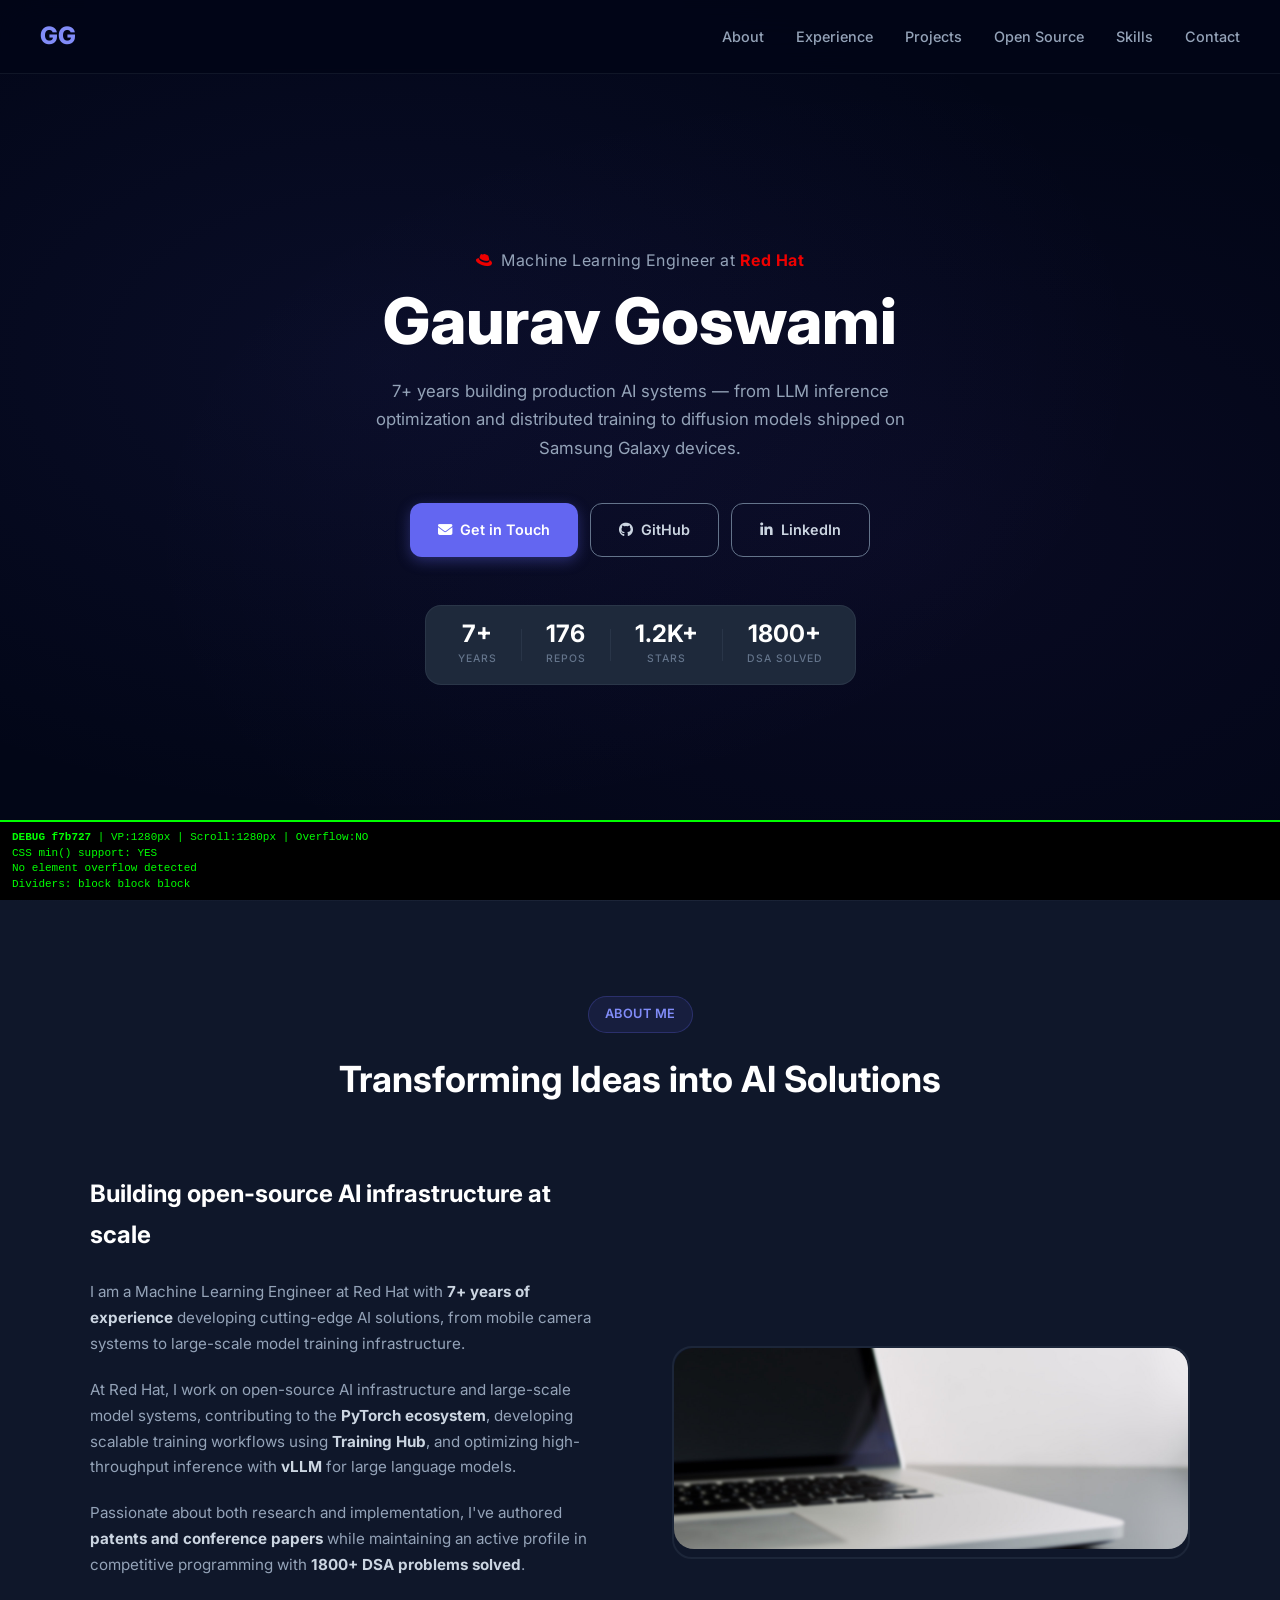
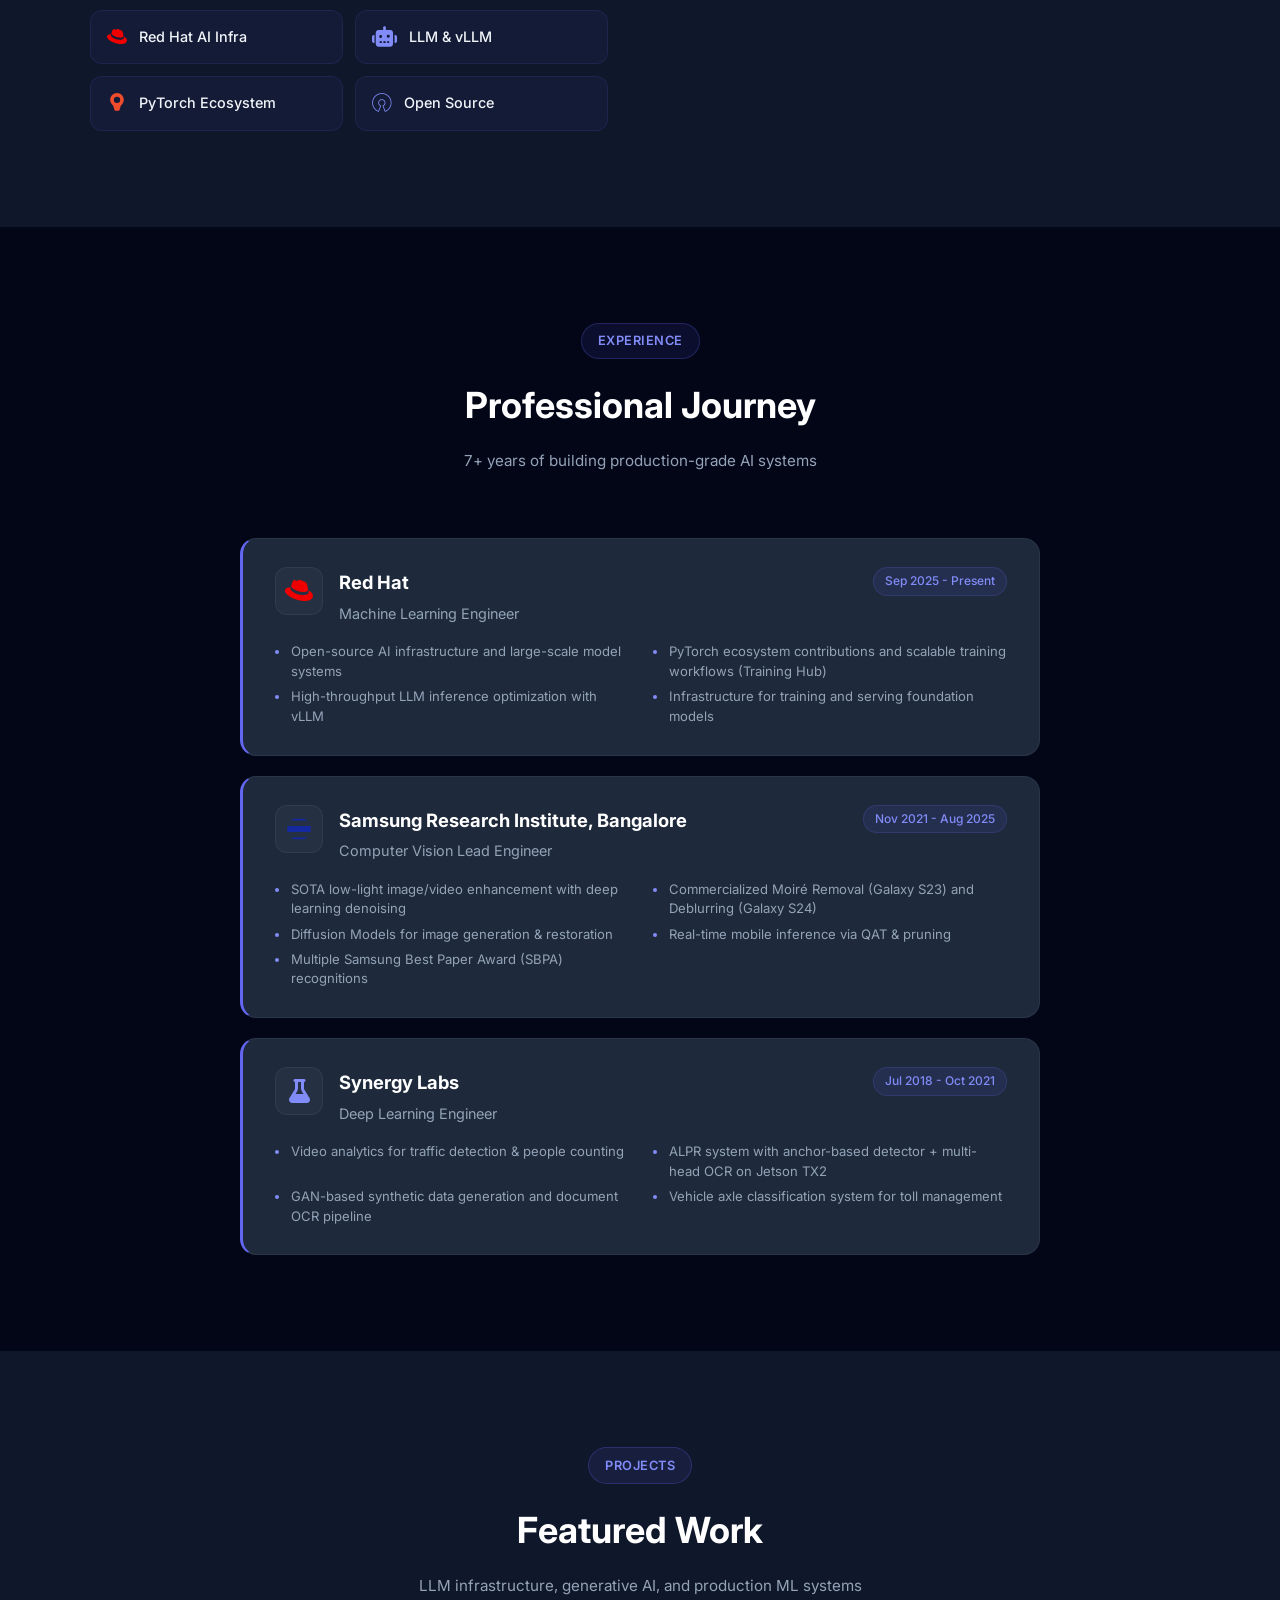
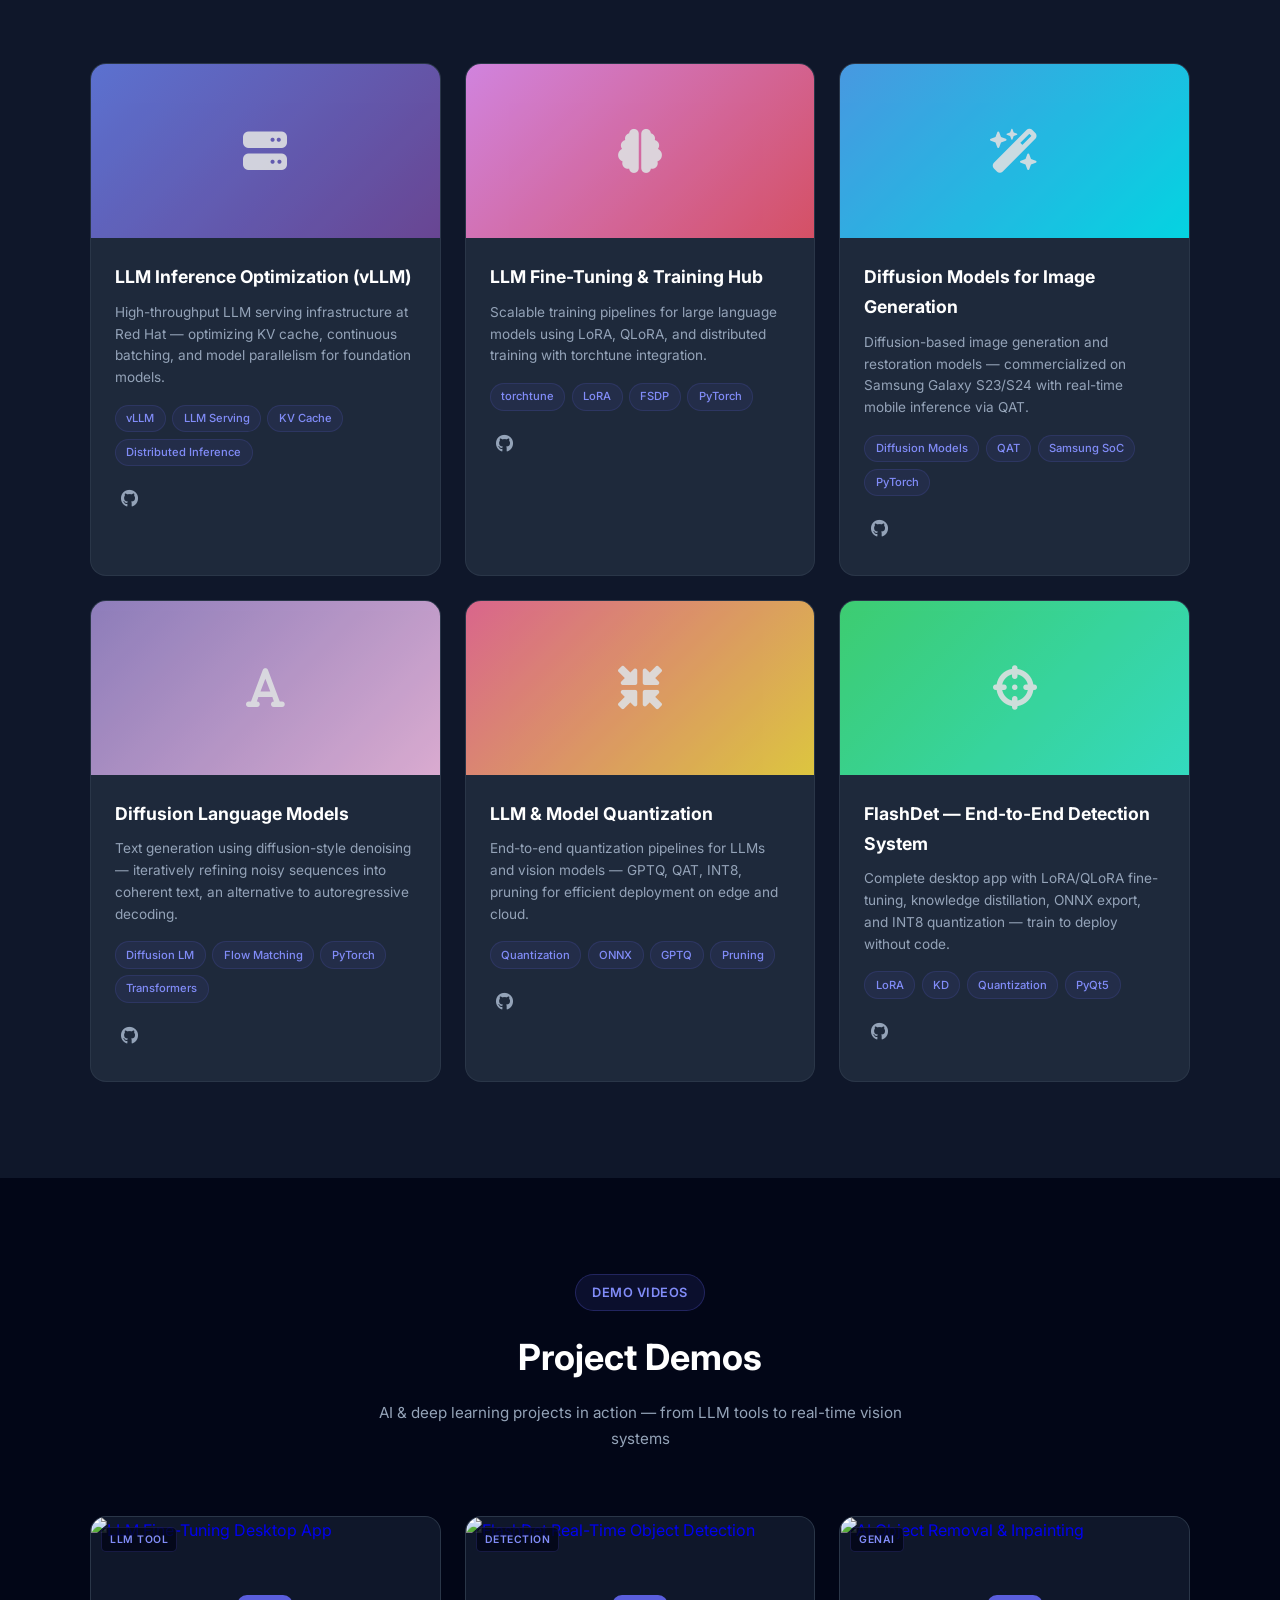
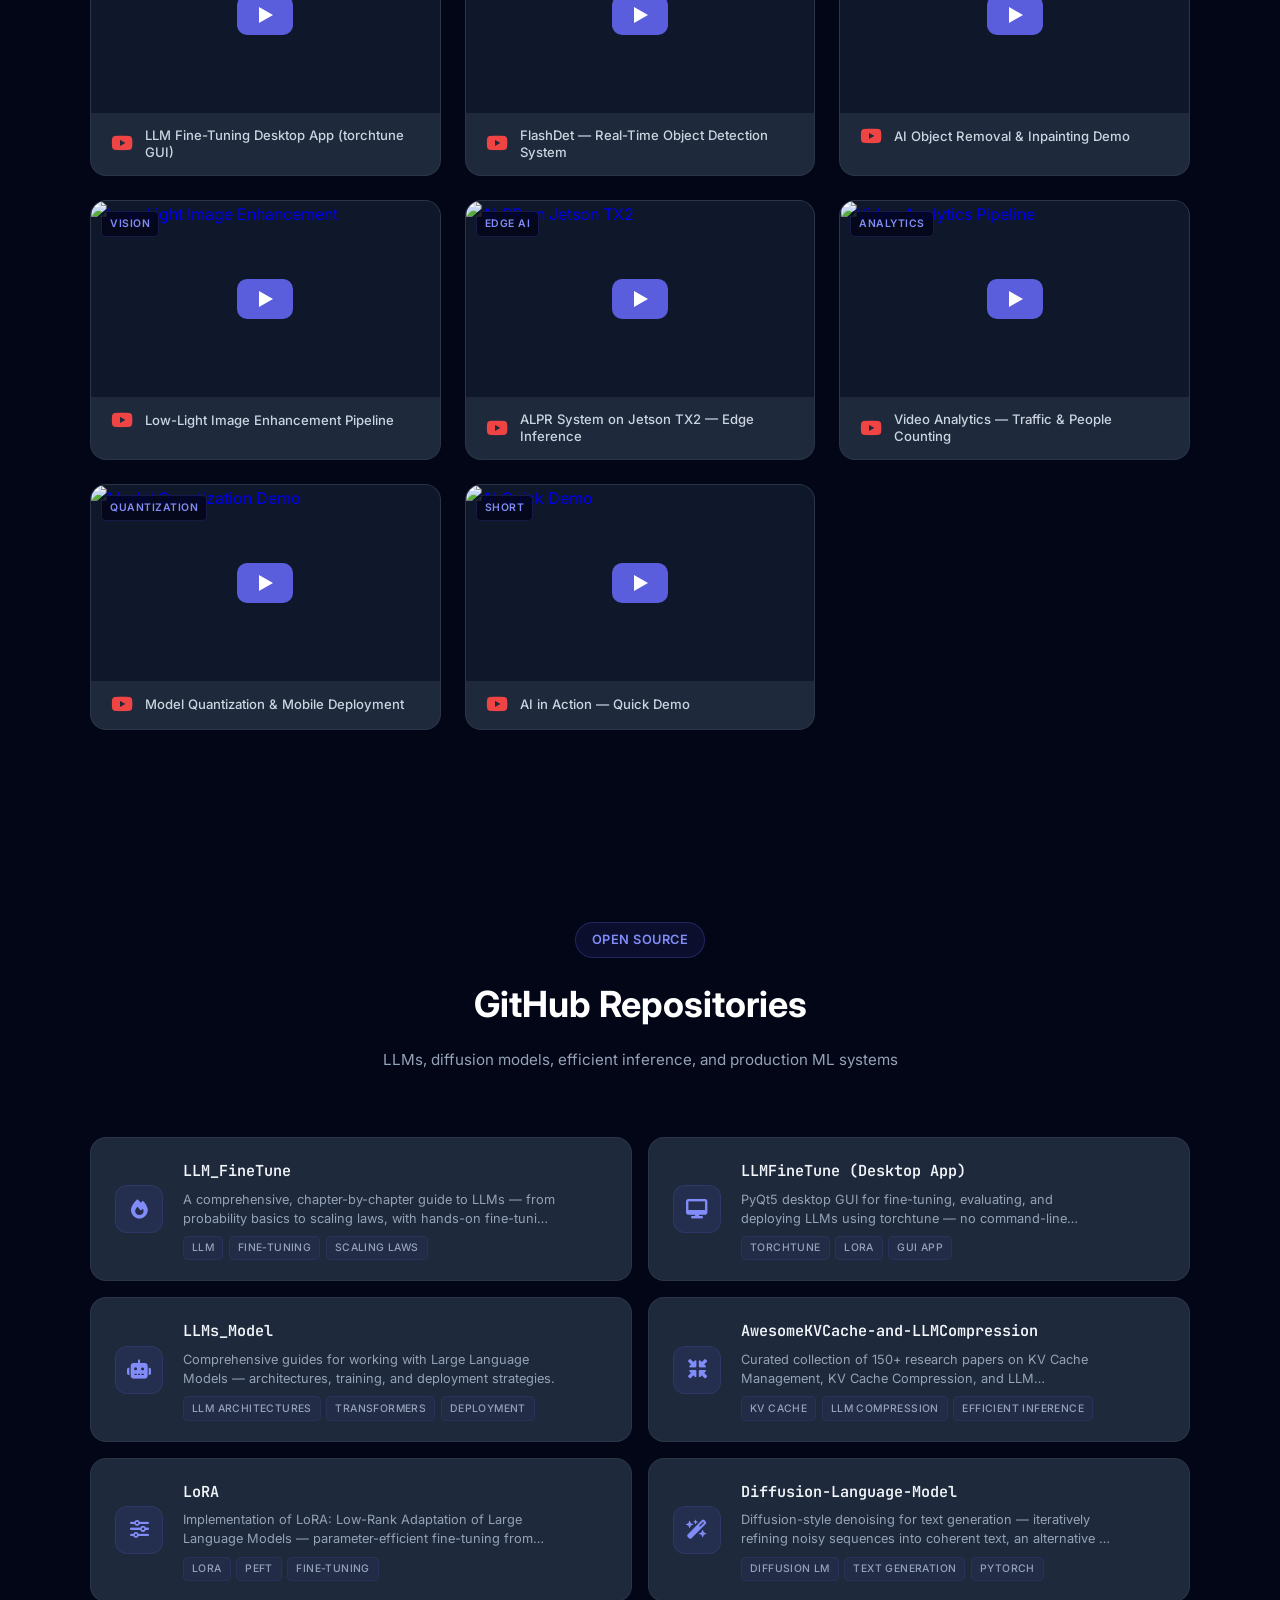
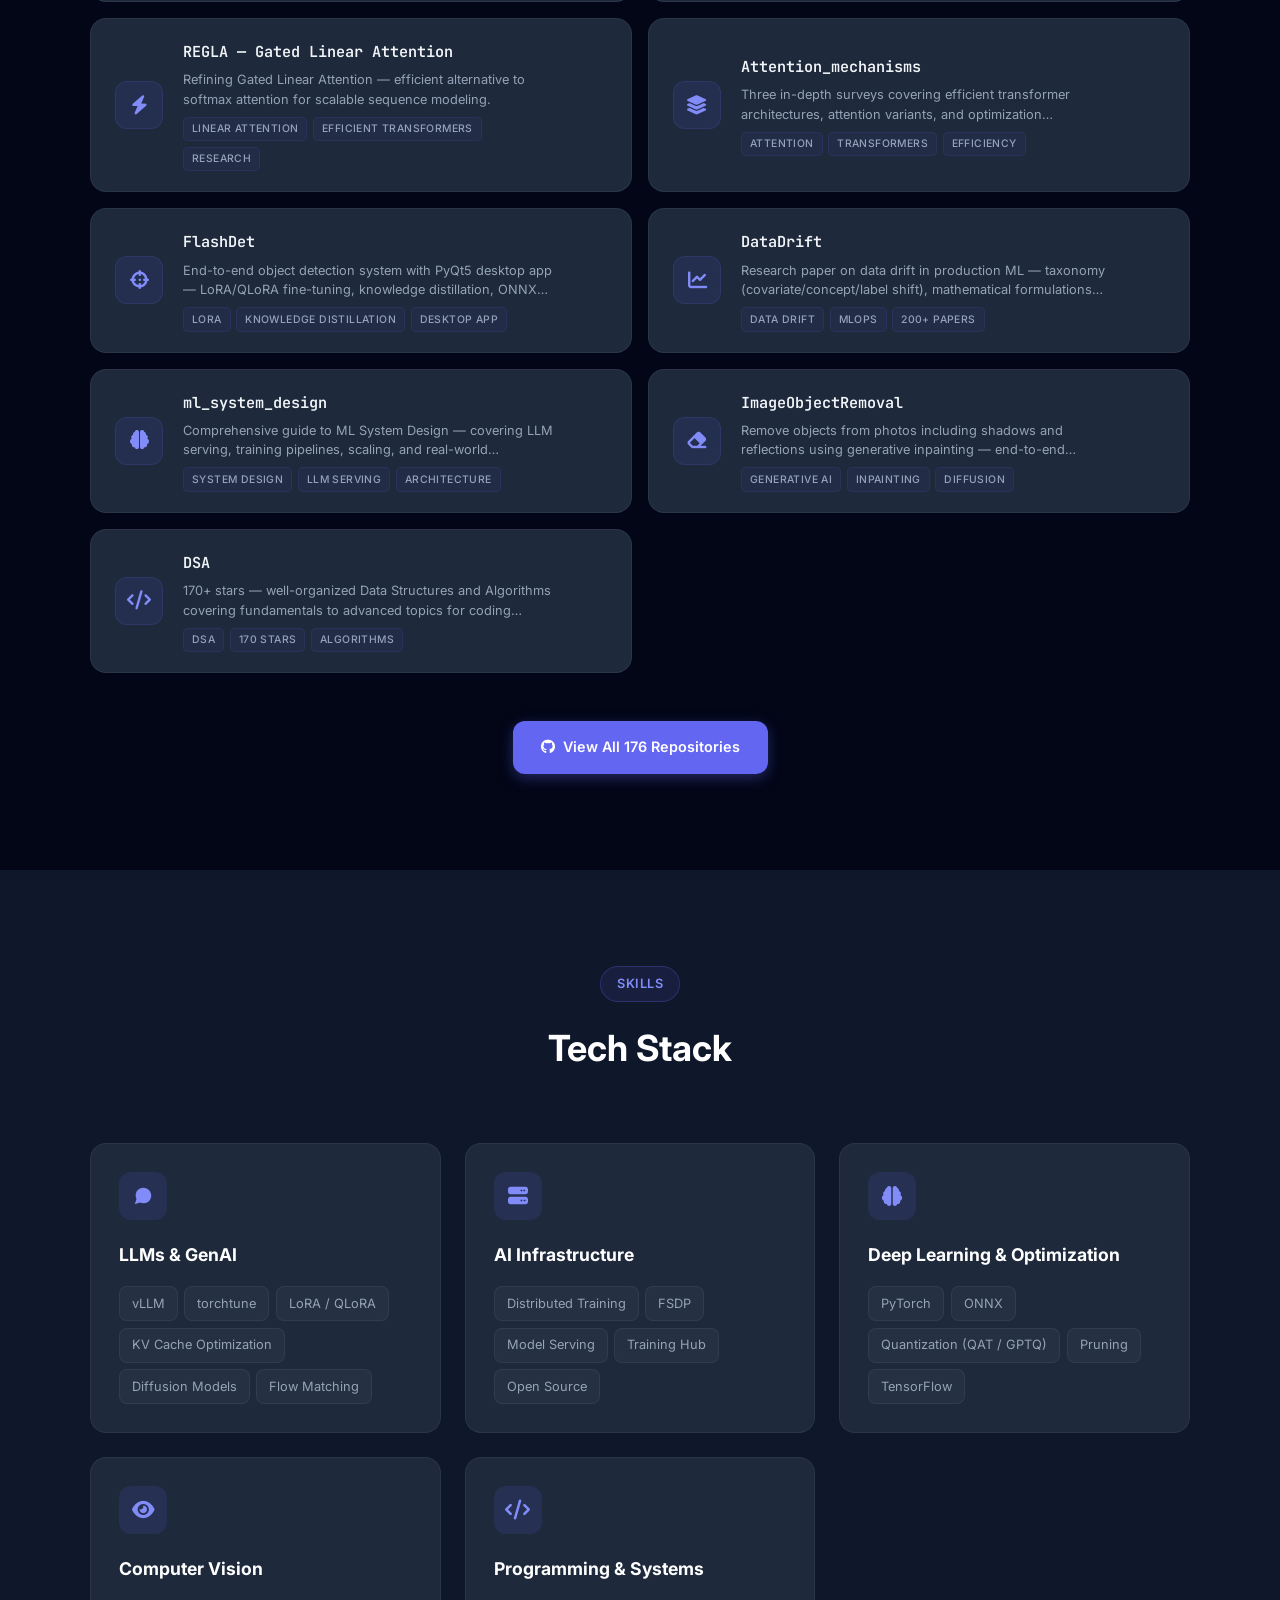
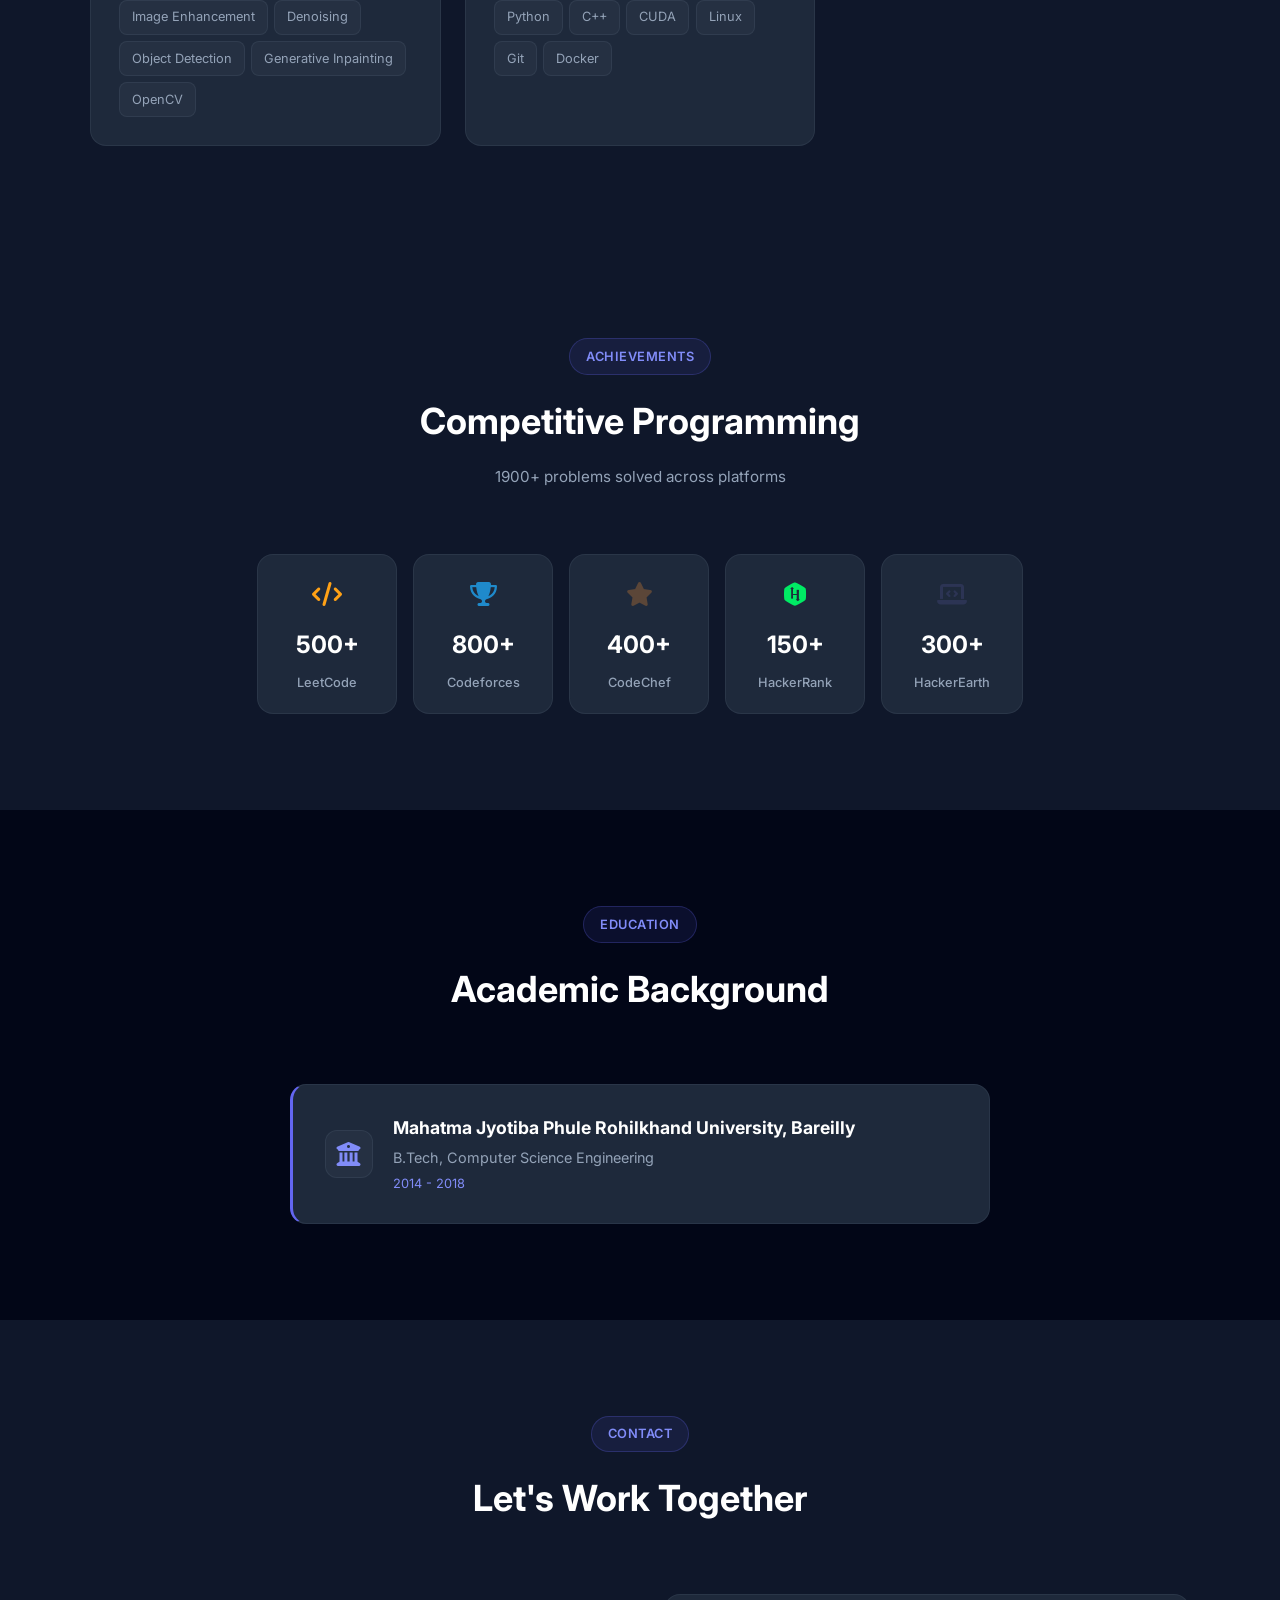
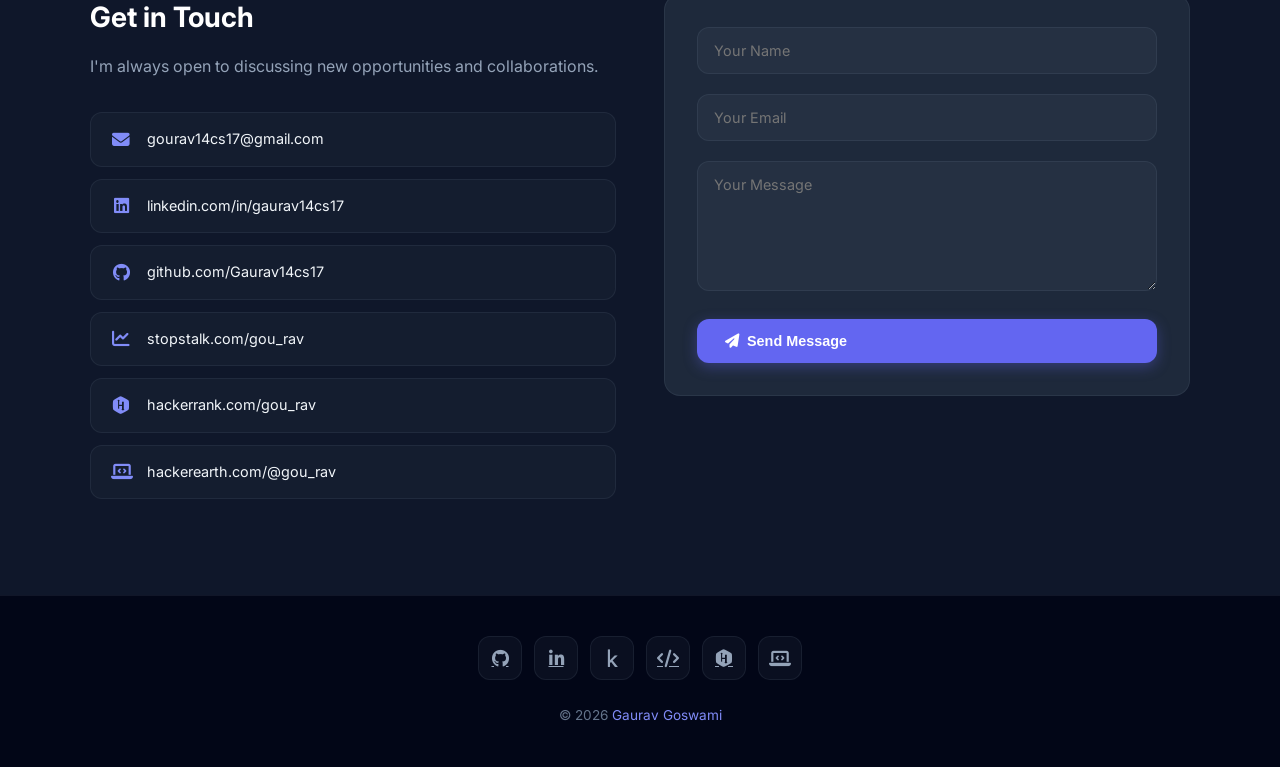
==== commit c75a50b5: "Add files via upload" ====
--- a/index.html
+++ b/index.html
@@ -9,12 +9,12 @@
     <link rel="preconnect" href="https://fonts.gstatic.com" crossorigin>
     <link href="https://fonts.googleapis.com/css2?family=Inter:wght@300;400;500;600;700;800&family=JetBrains+Mono:wght@400;500&display=swap" rel="stylesheet">
     <link rel="stylesheet" href="https://cdnjs.cloudflare.com/ajax/libs/font-awesome/6.4.0/css/all.min.css">
-    <link rel="stylesheet" href="style.css?v=2">
+    <link rel="stylesheet" href="style.css?v=3">
     <link rel="icon" type="image/x-icon" href="favicon.ico">
     <style>
         .videos-grid {
             display: grid;
-            grid-template-columns: repeat(auto-fill, minmax(320px, 1fr));
+            grid-template-columns: repeat(auto-fill, minmax(min(320px, 100%), 1fr));
             gap: 1.5rem;
             margin-top: 2rem;
         }
@@ -833,6 +833,66 @@
     </footer>
 
     <script>
+        // #region agent log
+        (function(){
+            var logPath='/home/ggoswami/Project/Gaurav/portfolio-master/.cursor/debug-f7b727.log';
+            var logs=[];
+            function dl(loc,msg,data,hid){
+                logs.push(JSON.stringify({sessionId:'f7b727',location:loc,message:msg,data:data,timestamp:Date.now(),runId:'run1',hypothesisId:hid}));
+            }
+            window.addEventListener('load',function(){
+                var vw=window.innerWidth;
+                var dw=document.documentElement.scrollWidth;
+                dl('index.html:load','viewport-vs-scroll',{viewportWidth:vw,scrollWidth:dw,hasOverflow:dw>vw},'H5');
+
+                var sels=[
+                    '.hero-content','.hero-stats','.exp-card','.exp-header',
+                    '.projects-grid','.project-card','.repos-grid','.repo-card',
+                    '.repo-content h3','.videos-grid','.video-card','.skills-grid',
+                    '.skill-category','.cp-grid','.cp-card','.contact-link',
+                    '.contact-wrapper','.education-card','.section-container'
+                ];
+                var overflows=[];
+                sels.forEach(function(s){
+                    var els=document.querySelectorAll(s);
+                    els.forEach(function(el,i){
+                        var r=el.getBoundingClientRect();
+                        if(r.width>vw+1||r.right>vw+1){
+                            overflows.push(s+'['+i+']: w='+Math.round(r.width)+' r='+Math.round(r.right));
+                            dl('index.html:OVERFLOW',s+'['+i+']',{w:Math.round(r.width),l:Math.round(r.left),r:Math.round(r.right),vw:vw},'H5');
+                        }
+                    });
+                });
+
+                var cssOk=false;
+                try{cssOk=CSS.supports('grid-template-columns','repeat(auto-fit, minmax(min(330px, 100%), 1fr))');}catch(e){}
+                dl('index.html:css','min()-in-minmax support',{supported:cssOk},'H1');
+
+                var divs=document.querySelectorAll('.stat-divider');
+                divs.forEach(function(d,i){var cs=getComputedStyle(d);dl('index.html:div','divider['+i+']',{display:cs.display},'H3');});
+
+                var panel=document.createElement('div');
+                panel.id='debug-panel';
+                panel.style.cssText='position:fixed;bottom:0;left:0;right:0;z-index:9999;background:#000;color:#0f0;font:11px/1.4 monospace;padding:8px 12px;max-height:40vh;overflow:auto;border-top:2px solid #0f0;';
+                var h='<b>DEBUG f7b727</b> | VP:'+vw+'px | Scroll:'+dw+'px | Overflow:'+(dw>vw?'YES':'NO')+'<br>';
+                h+='CSS min() support: '+(cssOk?'YES':'NO')+'<br>';
+                if(overflows.length>0){
+                    h+='<span style="color:#f00"><b>OVERFLOWING ELEMENTS ('+overflows.length+'):</b></span><br>';
+                    overflows.forEach(function(o){h+='  '+o+'<br>';});
+                }else{
+                    h+='<span style="color:#0f0">No element overflow detected</span><br>';
+                }
+                h+='Dividers: ';
+                divs.forEach(function(d,i){h+=getComputedStyle(d).display+' ';});
+                panel.innerHTML=h;
+                document.body.appendChild(panel);
+
+                try{
+                    fetch('http://127.0.0.1:7554/ingest/e6eb76e5-3719-4dc8-a6a2-004d80662cb7',{method:'POST',headers:{'Content-Type':'application/json','X-Debug-Session-Id':'f7b727'},body:JSON.stringify({sessionId:'f7b727',location:'index.html:batch',message:'all-logs',data:{logs:logs,overflowCount:overflows.length,viewport:vw,scrollWidth:dw,cssMinSupport:cssOk},timestamp:Date.now(),runId:'run1',hypothesisId:'ALL'})}).catch(function(){});
+                }catch(e){}
+            });
+        })();
+        // #endregion
         window.addEventListener('scroll', () => {
             document.getElementById('navbar').classList.toggle('scrolled', window.scrollY > 50);
         });
--- a/style.css
+++ b/style.css
@@ -48,6 +48,8 @@
     color: var(--light);
     line-height: 1.7;
     overflow-x: hidden;
+    overflow-wrap: break-word;
+    word-wrap: break-word;
 }
 
 .visually-hidden {
@@ -206,6 +208,7 @@
 .section-container {
     max-width: 1100px;
     margin: 0 auto;
+    width: 100%;
 }
 
 .section-header {
@@ -267,6 +270,8 @@
     z-index: 1;
     text-align: center;
     max-width: 700px;
+    width: 100%;
+    padding: 0 0.5rem;
 }
 
 .hero-subtitle {
@@ -470,6 +475,7 @@
     gap: 1.25rem;
     max-width: 800px;
     margin: 0 auto;
+    width: 100%;
 }
 
 .exp-card {
@@ -515,6 +521,7 @@
     font-size: 1.15rem;
     color: var(--white);
     margin-bottom: 0.2rem;
+    word-break: break-word;
 }
 
 .exp-company-info h4 {
@@ -571,7 +578,7 @@
 
 .projects-grid {
     display: grid;
-    grid-template-columns: repeat(auto-fit, minmax(330px, 1fr));
+    grid-template-columns: repeat(auto-fit, minmax(min(330px, 100%), 1fr));
     gap: 1.5rem;
 }
 
@@ -652,6 +659,7 @@
     font-size: 1.1rem;
     margin-bottom: 0.6rem;
     color: var(--white);
+    word-break: break-word;
 }
 
 .project-info p {
@@ -705,7 +713,7 @@
 
 .repos-grid {
     display: grid;
-    grid-template-columns: repeat(auto-fit, minmax(360px, 1fr));
+    grid-template-columns: repeat(auto-fit, minmax(min(360px, 100%), 1fr));
     gap: 1rem;
 }
 
@@ -722,6 +730,7 @@
     transition: var(--transition);
     position: relative;
     overflow: hidden;
+    min-width: 0;
 }
 
 .repo-card::before {
@@ -778,6 +787,8 @@
     margin-bottom: 0.35rem;
     font-family: 'JetBrains Mono', monospace;
     color: var(--light);
+    word-break: break-word;
+    overflow-wrap: break-word;
 }
 
 .repo-card:hover .repo-content h3 {
@@ -849,7 +860,7 @@
 
 .skills-grid {
     display: grid;
-    grid-template-columns: repeat(auto-fit, minmax(260px, 1fr));
+    grid-template-columns: repeat(auto-fit, minmax(min(260px, 100%), 1fr));
     gap: 1.5rem;
 }
 
@@ -972,6 +983,7 @@
     padding: 1.75rem 2rem;
     max-width: 700px;
     margin: 0 auto;
+    width: 100%;
 }
 
 .edu-header {
@@ -996,6 +1008,7 @@
     font-size: 1.1rem;
     margin-bottom: 0.2rem;
     color: var(--white);
+    word-break: break-word;
 }
 
 .edu-info h4 {
@@ -1054,6 +1067,14 @@
     text-decoration: none;
     transition: var(--transition);
     font-size: 0.9rem;
+    min-width: 0;
+}
+
+.contact-link span {
+    overflow: hidden;
+    text-overflow: ellipsis;
+    white-space: nowrap;
+    min-width: 0;
 }
 
 .contact-link:hover {
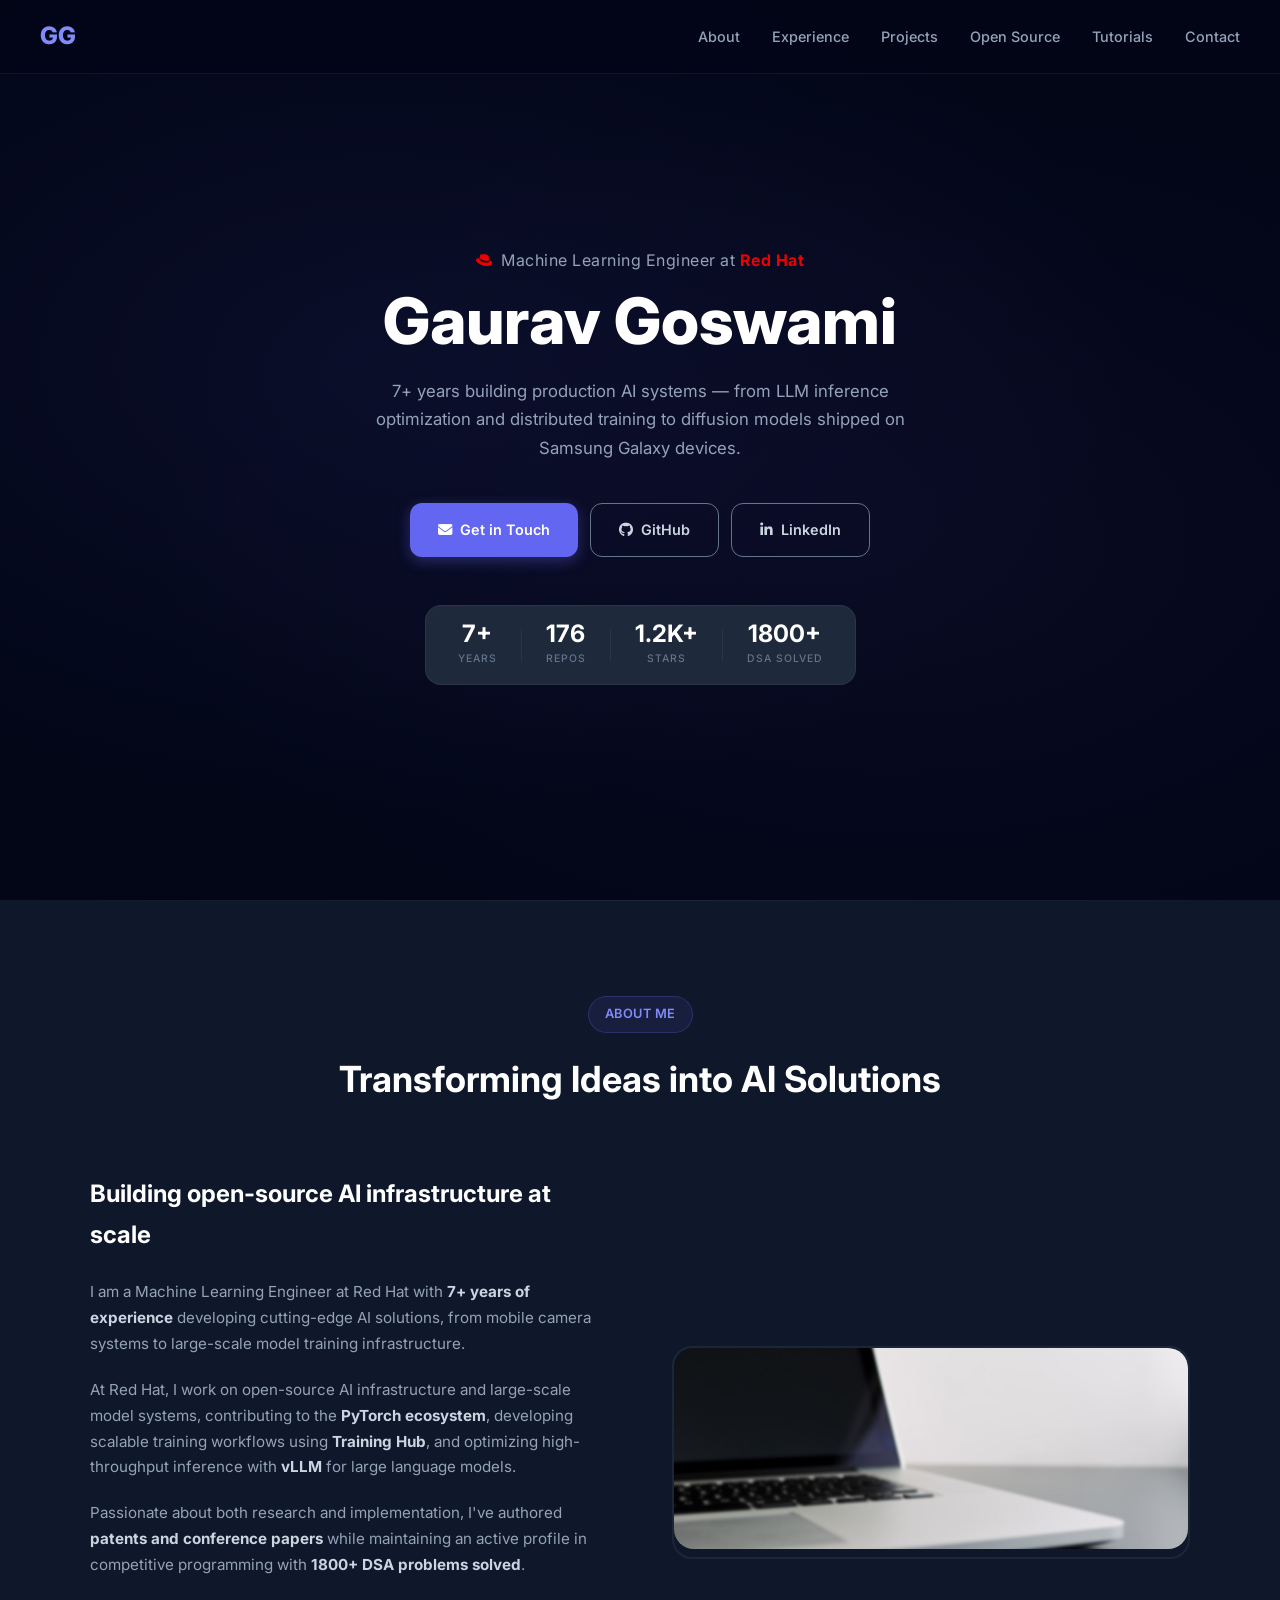
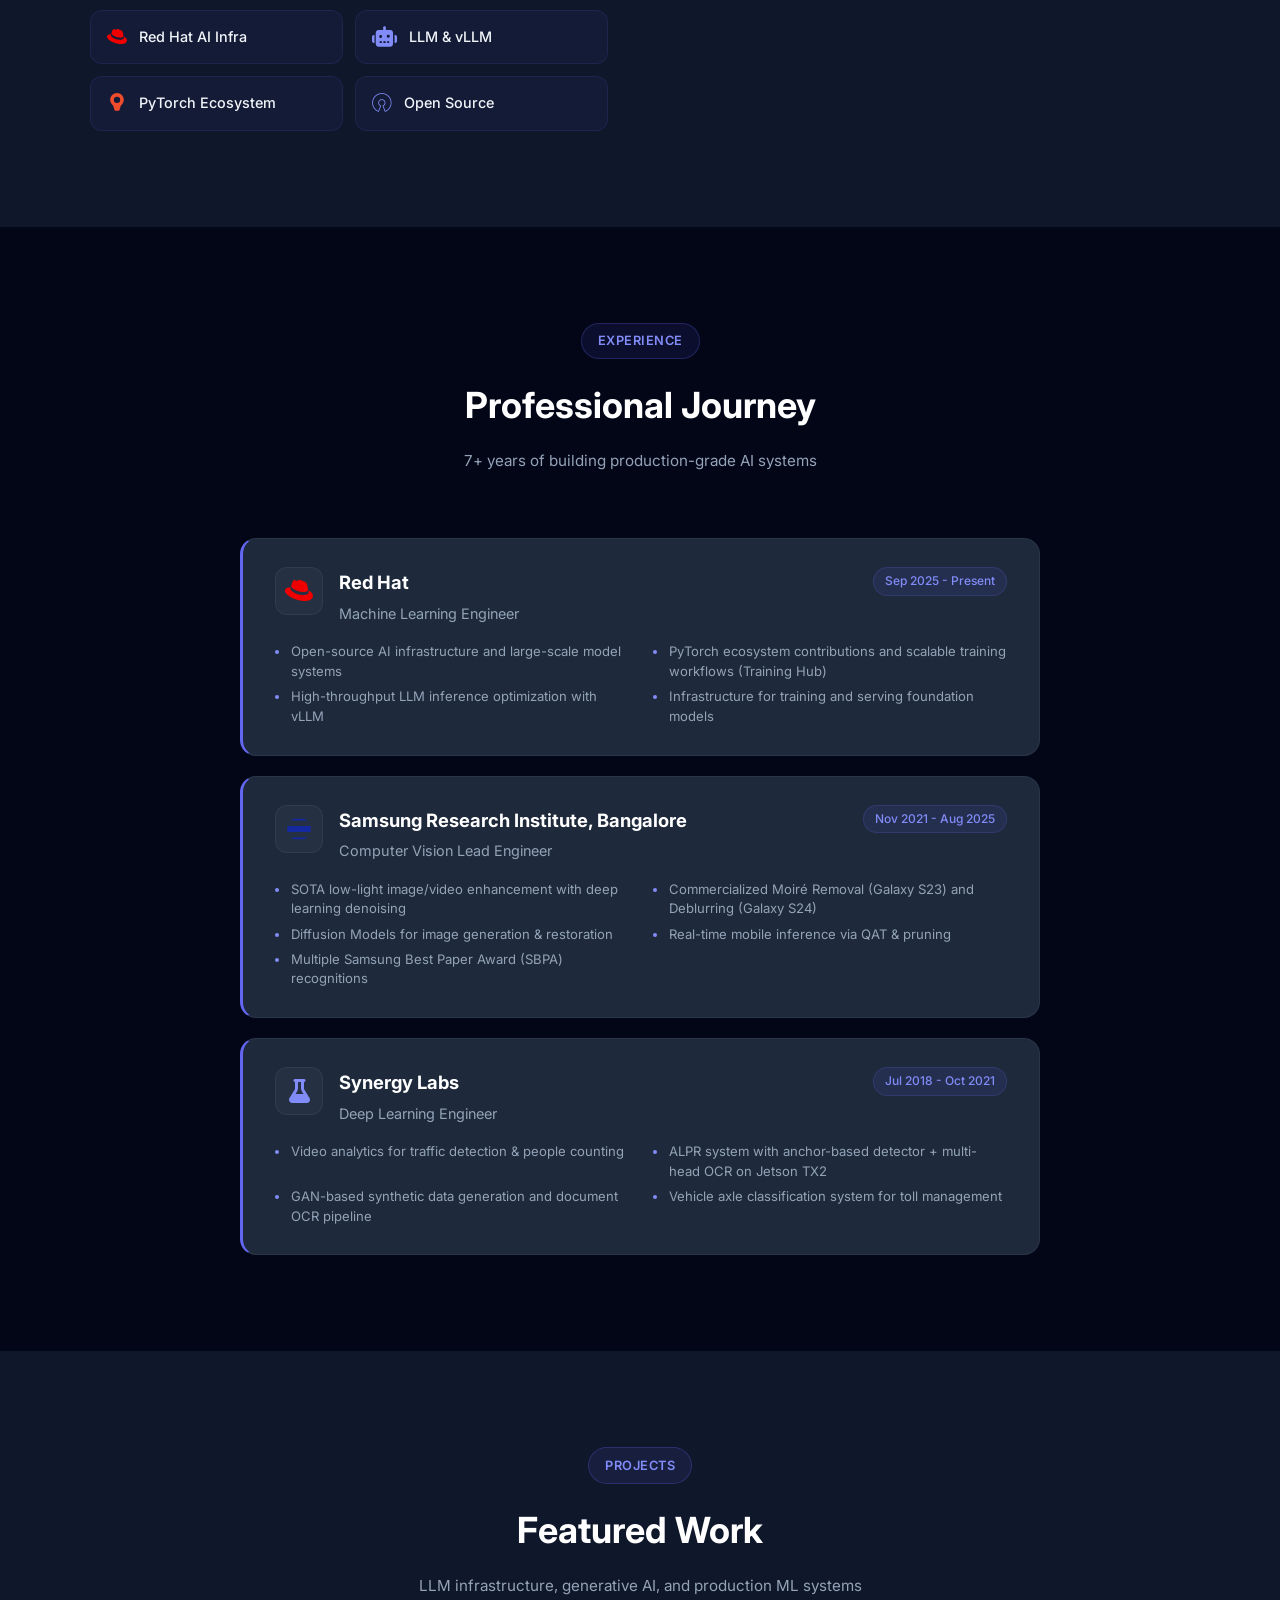
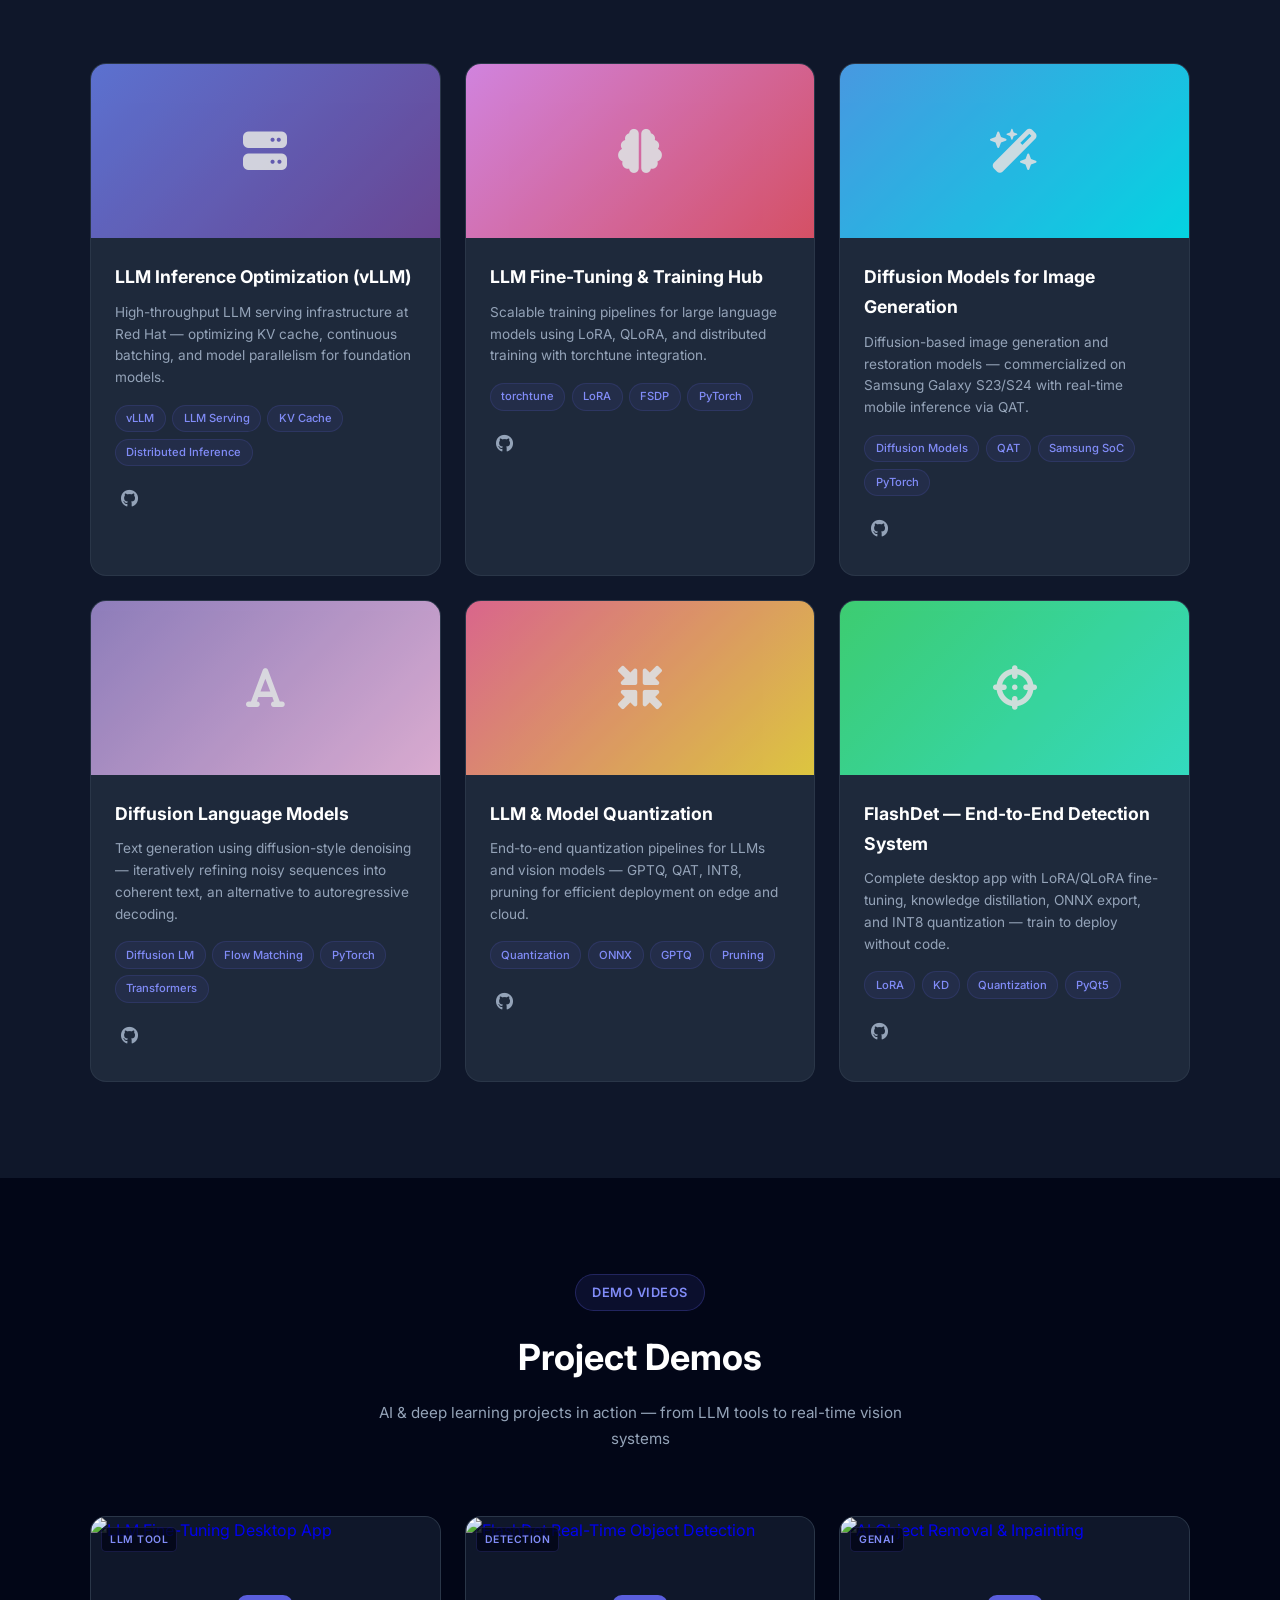
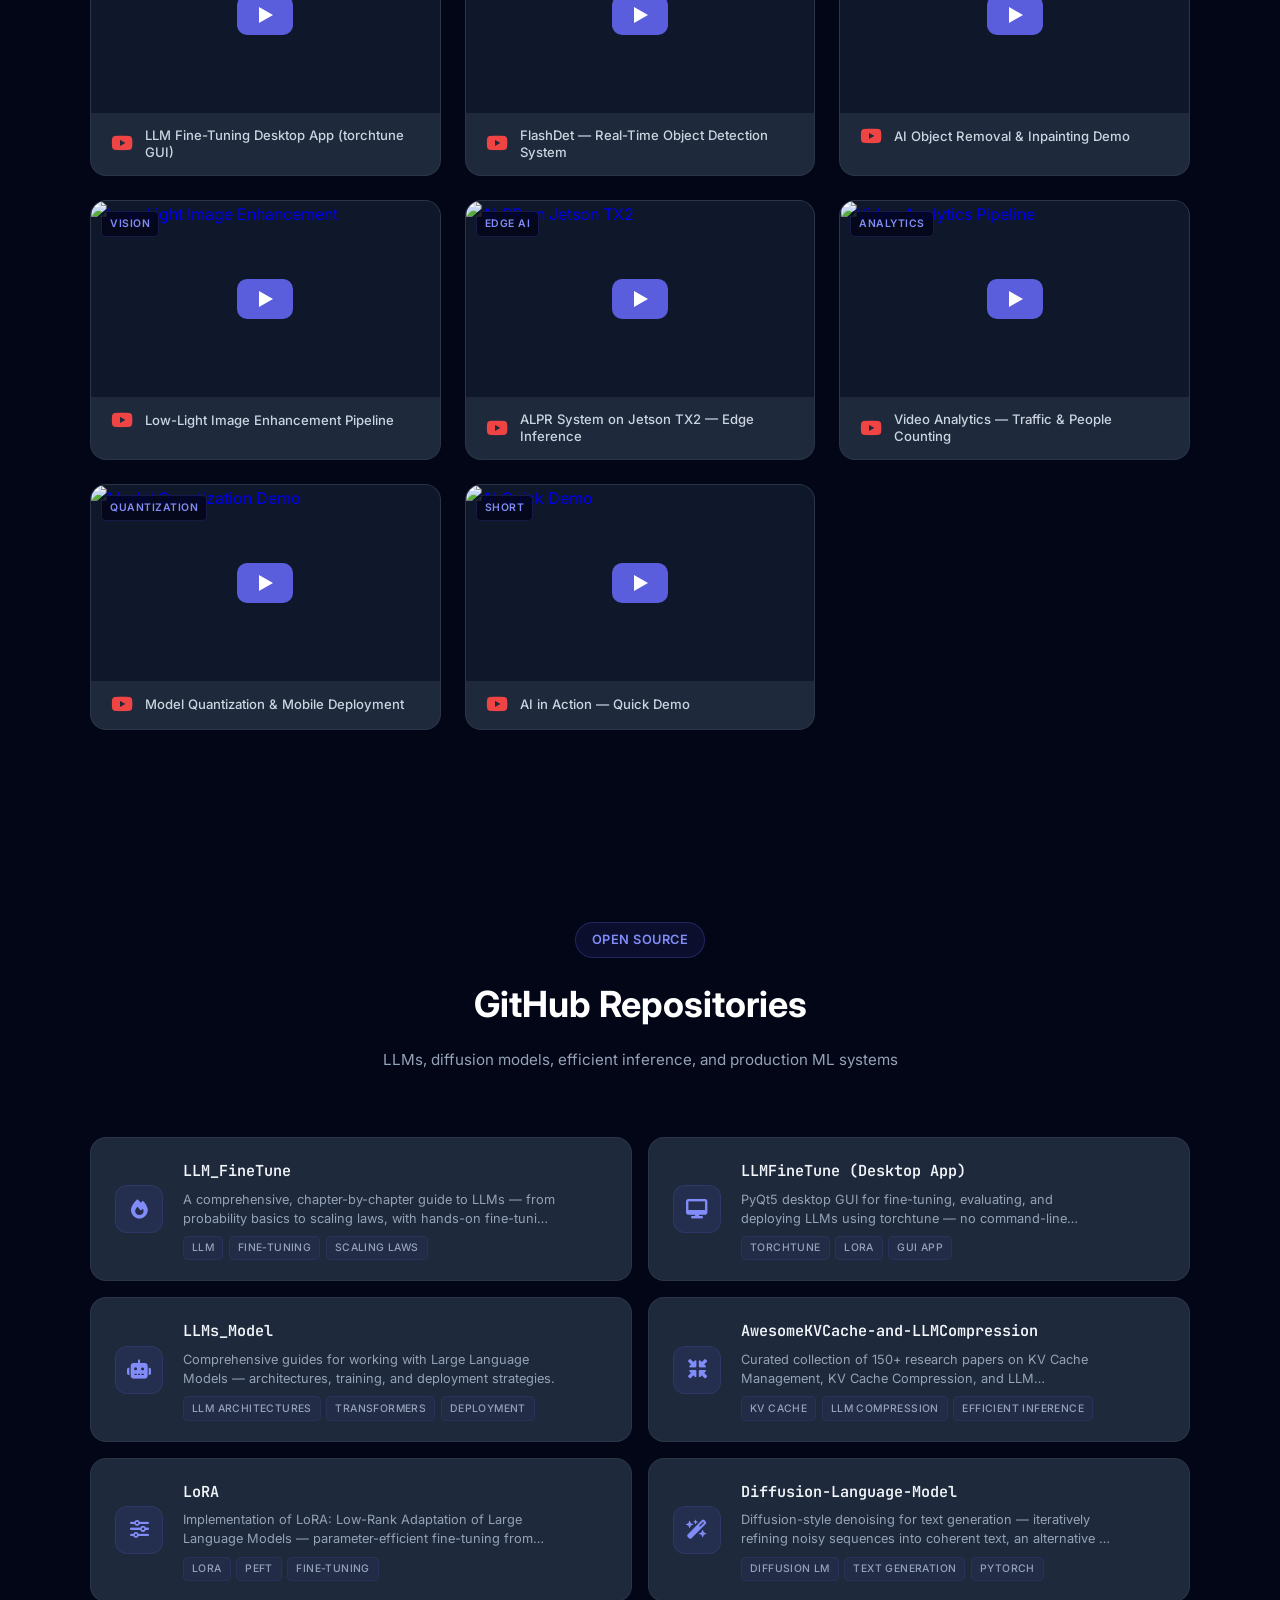
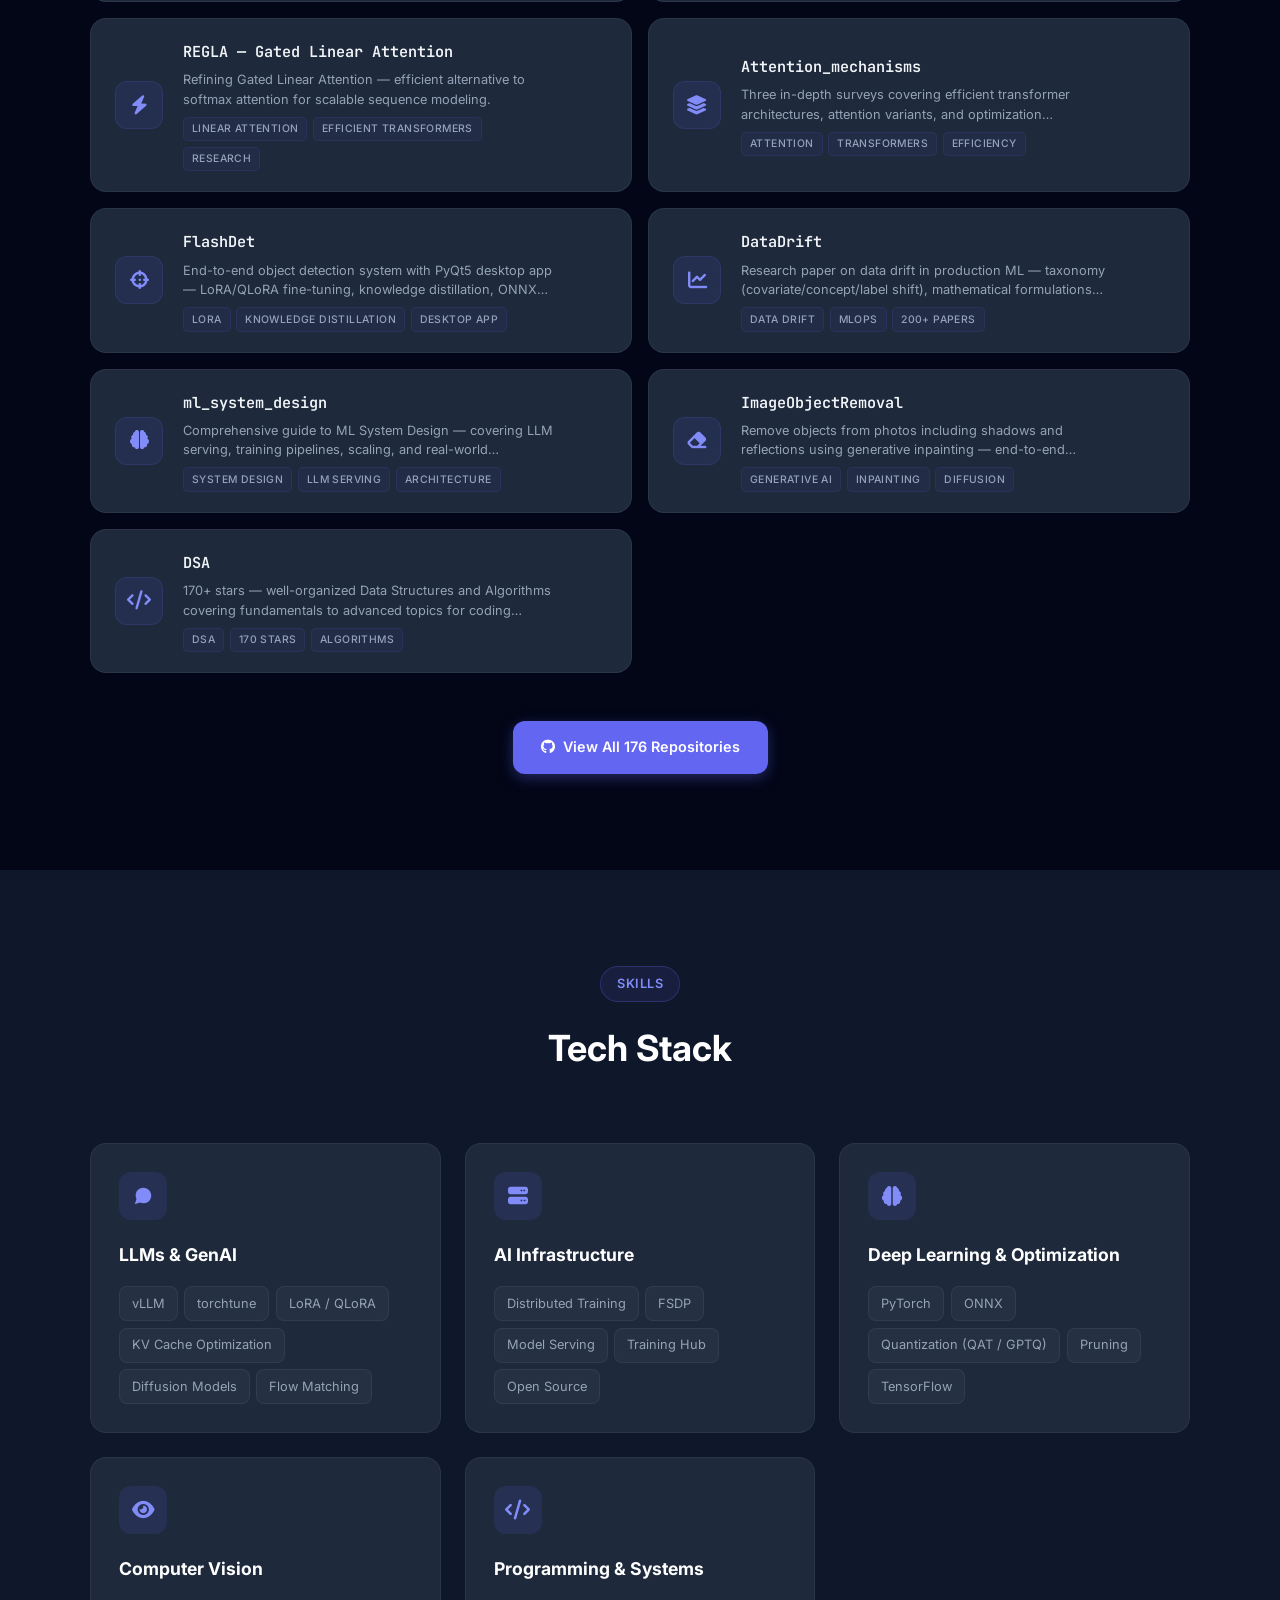
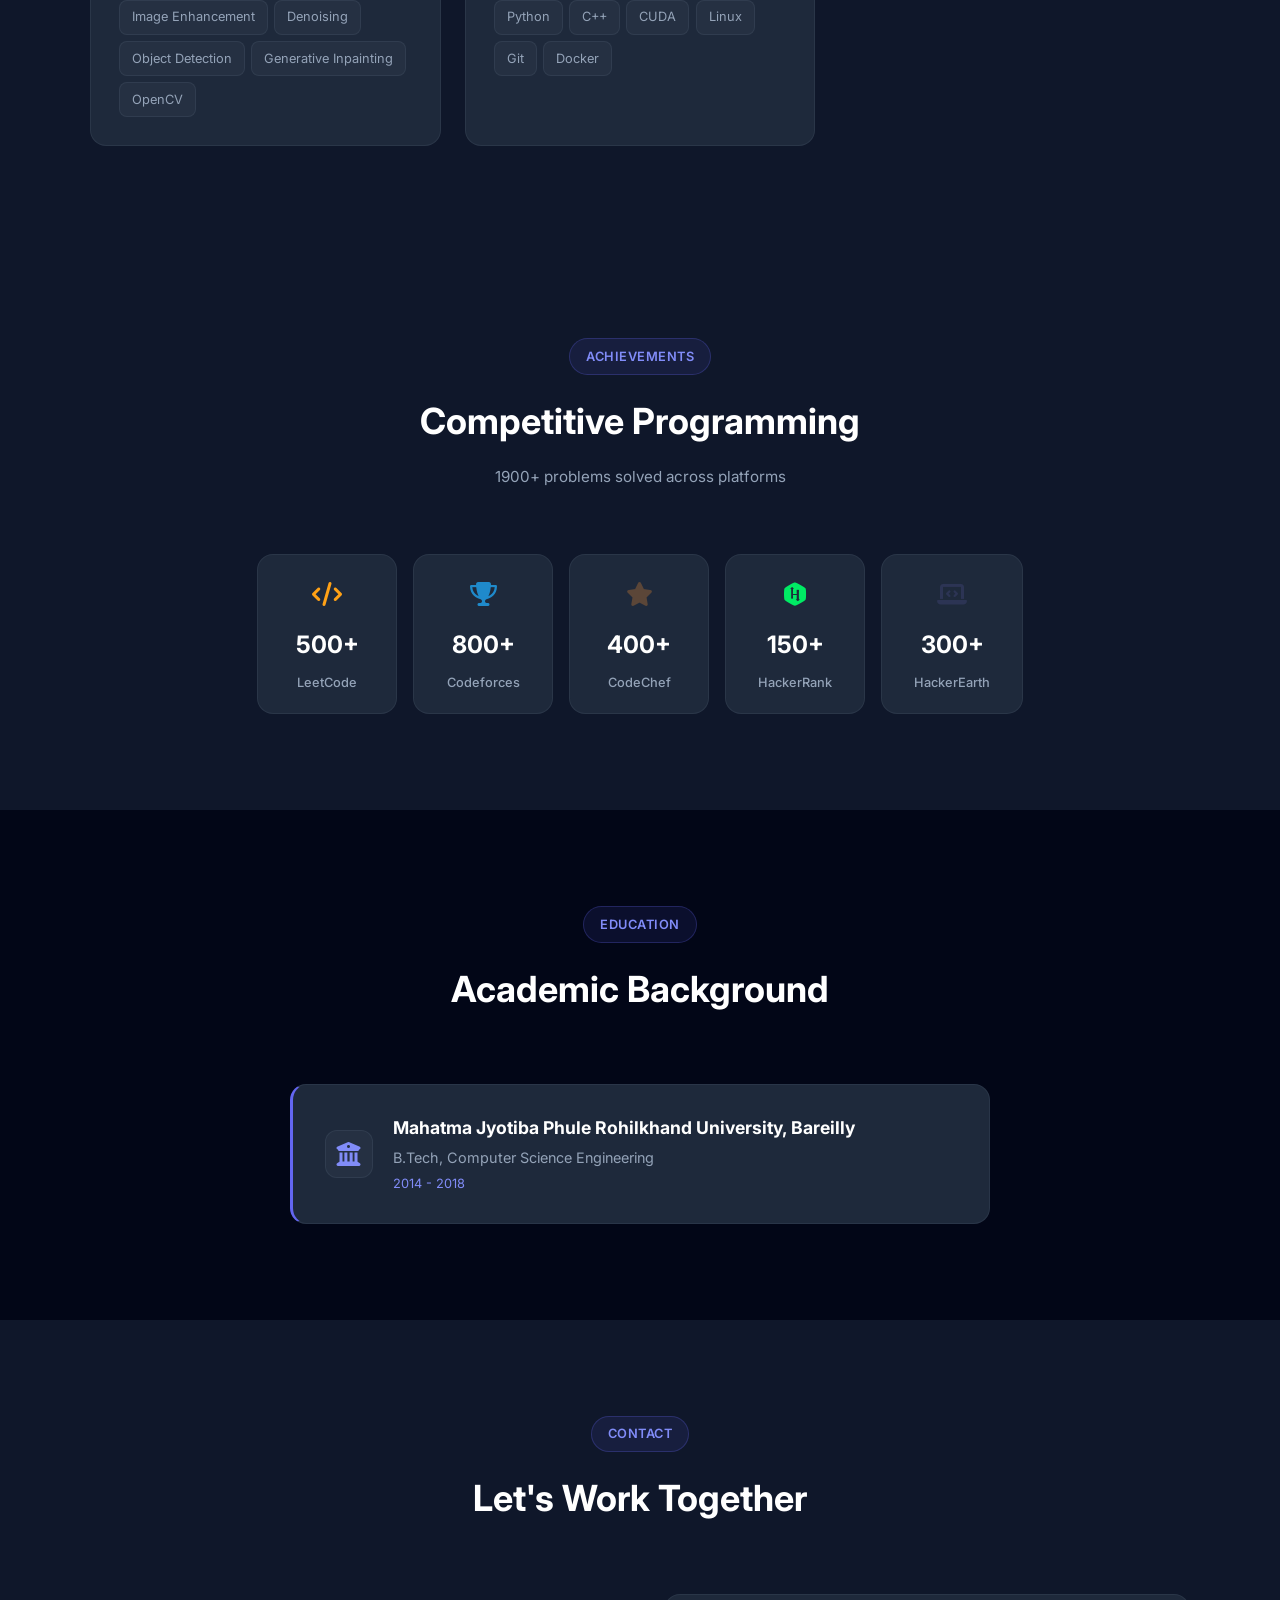
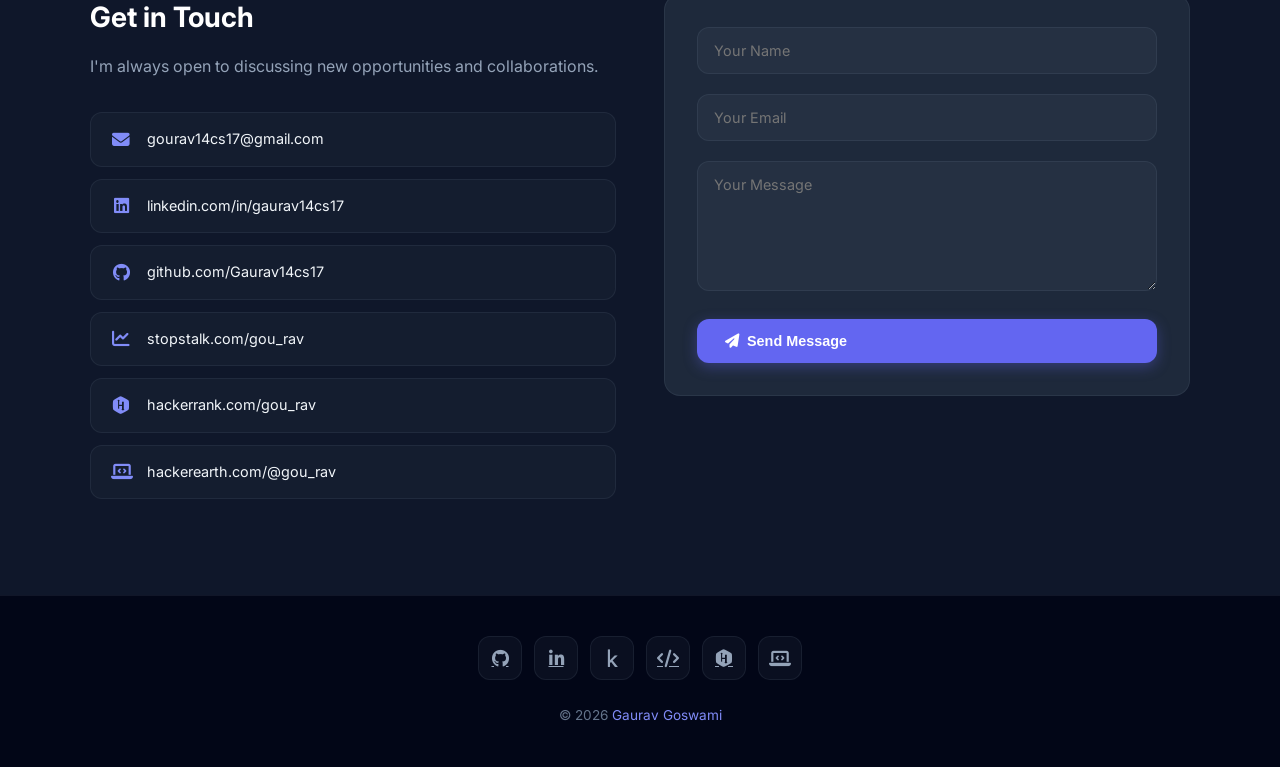
==== commit ba6aa919: "Add files via upload" ====
--- a/index.html
+++ b/index.html
@@ -9,7 +9,7 @@
     <link rel="preconnect" href="https://fonts.gstatic.com" crossorigin>
     <link href="https://fonts.googleapis.com/css2?family=Inter:wght@300;400;500;600;700;800&family=JetBrains+Mono:wght@400;500&display=swap" rel="stylesheet">
     <link rel="stylesheet" href="https://cdnjs.cloudflare.com/ajax/libs/font-awesome/6.4.0/css/all.min.css">
-    <link rel="stylesheet" href="style.css?v=3">
+    <link rel="stylesheet" href="style.css?v=5">
     <link rel="icon" type="image/x-icon" href="favicon.ico">
     <style>
         .videos-grid {
@@ -137,7 +137,7 @@
                 <li><a href="#experience">Experience</a></li>
                 <li><a href="#projects">Projects</a></li>
                 <li><a href="#repositories">Open Source</a></li>
-                <li><a href="#skills">Skills</a></li>
+                <li><a href="tutorials.html">Tutorials</a></li>
                 <li><a href="#contact">Contact</a></li>
             </ul>
             <div class="mobile-toggle"><i class="fas fa-bars"></i></div>
@@ -833,66 +833,6 @@
     </footer>
 
     <script>
-        // #region agent log
-        (function(){
-            var logPath='/home/ggoswami/Project/Gaurav/portfolio-master/.cursor/debug-f7b727.log';
-            var logs=[];
-            function dl(loc,msg,data,hid){
-                logs.push(JSON.stringify({sessionId:'f7b727',location:loc,message:msg,data:data,timestamp:Date.now(),runId:'run1',hypothesisId:hid}));
-            }
-            window.addEventListener('load',function(){
-                var vw=window.innerWidth;
-                var dw=document.documentElement.scrollWidth;
-                dl('index.html:load','viewport-vs-scroll',{viewportWidth:vw,scrollWidth:dw,hasOverflow:dw>vw},'H5');
-
-                var sels=[
-                    '.hero-content','.hero-stats','.exp-card','.exp-header',
-                    '.projects-grid','.project-card','.repos-grid','.repo-card',
-                    '.repo-content h3','.videos-grid','.video-card','.skills-grid',
-                    '.skill-category','.cp-grid','.cp-card','.contact-link',
-                    '.contact-wrapper','.education-card','.section-container'
-                ];
-                var overflows=[];
-                sels.forEach(function(s){
-                    var els=document.querySelectorAll(s);
-                    els.forEach(function(el,i){
-                        var r=el.getBoundingClientRect();
-                        if(r.width>vw+1||r.right>vw+1){
-                            overflows.push(s+'['+i+']: w='+Math.round(r.width)+' r='+Math.round(r.right));
-                            dl('index.html:OVERFLOW',s+'['+i+']',{w:Math.round(r.width),l:Math.round(r.left),r:Math.round(r.right),vw:vw},'H5');
-                        }
-                    });
-                });
-
-                var cssOk=false;
-                try{cssOk=CSS.supports('grid-template-columns','repeat(auto-fit, minmax(min(330px, 100%), 1fr))');}catch(e){}
-                dl('index.html:css','min()-in-minmax support',{supported:cssOk},'H1');
-
-                var divs=document.querySelectorAll('.stat-divider');
-                divs.forEach(function(d,i){var cs=getComputedStyle(d);dl('index.html:div','divider['+i+']',{display:cs.display},'H3');});
-
-                var panel=document.createElement('div');
-                panel.id='debug-panel';
-                panel.style.cssText='position:fixed;bottom:0;left:0;right:0;z-index:9999;background:#000;color:#0f0;font:11px/1.4 monospace;padding:8px 12px;max-height:40vh;overflow:auto;border-top:2px solid #0f0;';
-                var h='<b>DEBUG f7b727</b> | VP:'+vw+'px | Scroll:'+dw+'px | Overflow:'+(dw>vw?'YES':'NO')+'<br>';
-                h+='CSS min() support: '+(cssOk?'YES':'NO')+'<br>';
-                if(overflows.length>0){
-                    h+='<span style="color:#f00"><b>OVERFLOWING ELEMENTS ('+overflows.length+'):</b></span><br>';
-                    overflows.forEach(function(o){h+='  '+o+'<br>';});
-                }else{
-                    h+='<span style="color:#0f0">No element overflow detected</span><br>';
-                }
-                h+='Dividers: ';
-                divs.forEach(function(d,i){h+=getComputedStyle(d).display+' ';});
-                panel.innerHTML=h;
-                document.body.appendChild(panel);
-
-                try{
-                    fetch('http://127.0.0.1:7554/ingest/e6eb76e5-3719-4dc8-a6a2-004d80662cb7',{method:'POST',headers:{'Content-Type':'application/json','X-Debug-Session-Id':'f7b727'},body:JSON.stringify({sessionId:'f7b727',location:'index.html:batch',message:'all-logs',data:{logs:logs,overflowCount:overflows.length,viewport:vw,scrollWidth:dw,cssMinSupport:cssOk},timestamp:Date.now(),runId:'run1',hypothesisId:'ALL'})}).catch(function(){});
-                }catch(e){}
-            });
-        })();
-        // #endregion
         window.addEventListener('scroll', () => {
             document.getElementById('navbar').classList.toggle('scrolled', window.scrollY > 50);
         });
--- a/style.css
+++ b/style.css
@@ -40,6 +40,7 @@
 
 html {
     scroll-behavior: smooth;
+    overflow-x: hidden;
 }
 
 body {
@@ -458,7 +459,14 @@
 
 .about-image img {
     width: 100%;
+    max-width: 100%;
+    height: auto;
     border-radius: var(--radius-xl);
+}
+
+.about-image {
+    overflow: hidden;
+    min-width: 0;
 }
 
 
@@ -1200,7 +1208,7 @@
     .nav-links {
         position: fixed;
         top: 0;
-        right: -100%;
+        right: 0;
         width: 70%;
         height: 100vh;
         background: var(--dark);
@@ -1208,13 +1216,14 @@
         justify-content: center;
         align-items: center;
         gap: 2rem;
-        transition: right var(--transition);
+        transition: transform var(--transition);
         border-left: 1px solid var(--card-border);
         z-index: 1000;
+        transform: translateX(100%);
     }
 
     .nav-links.active {
-        right: 0;
+        transform: translateX(0);
     }
 
     .mobile-toggle {
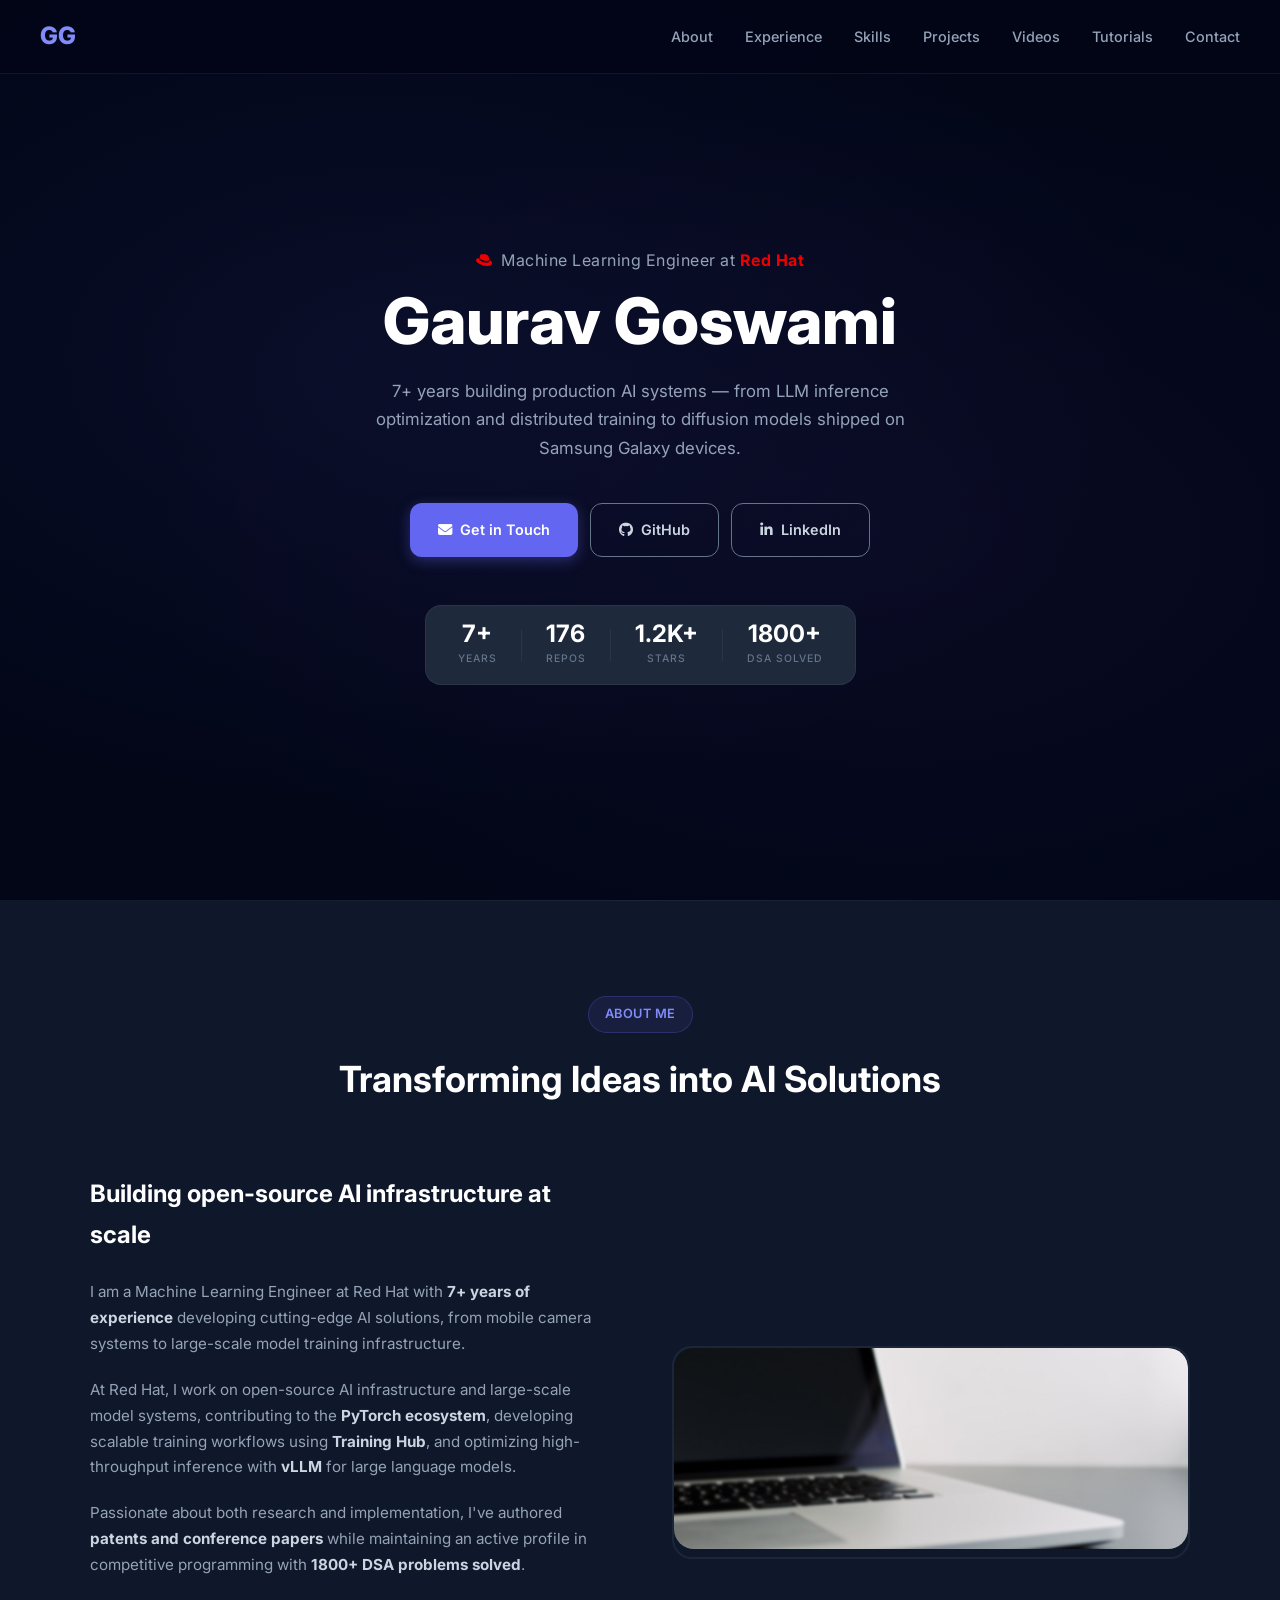
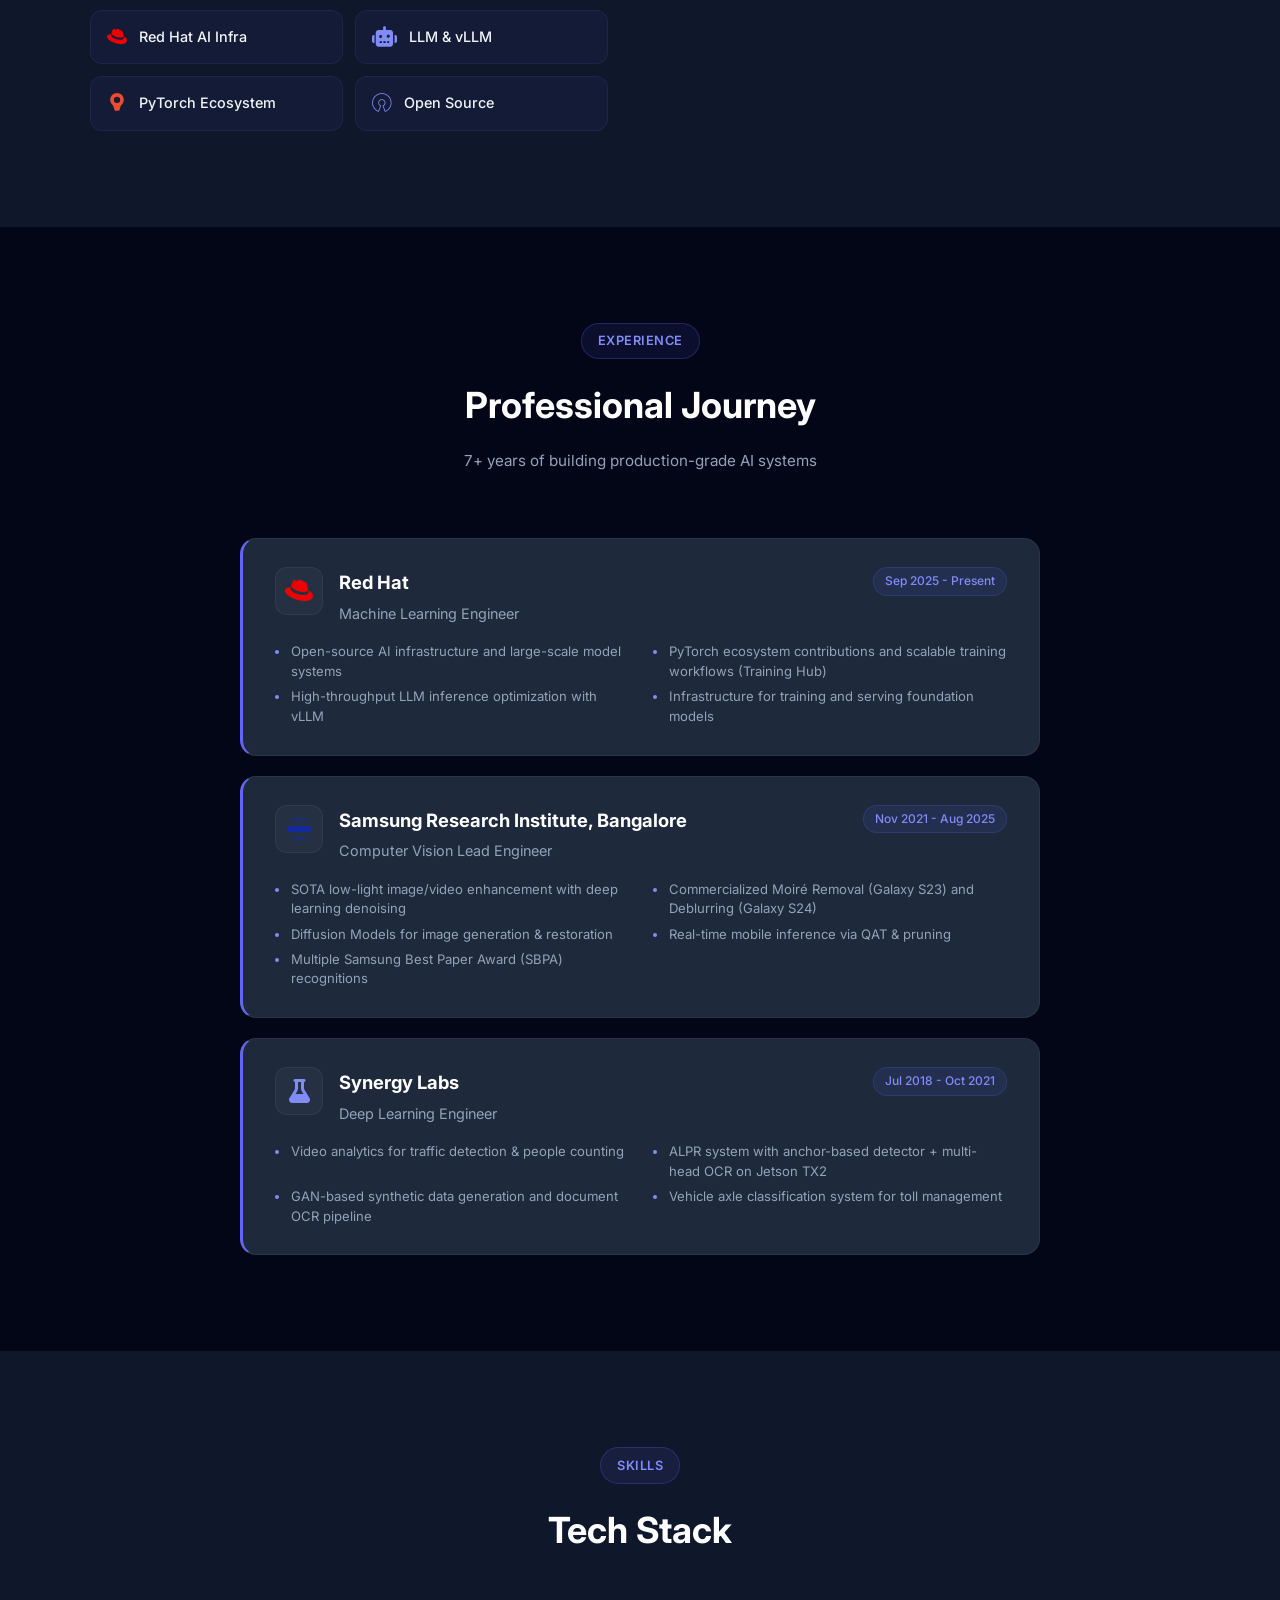
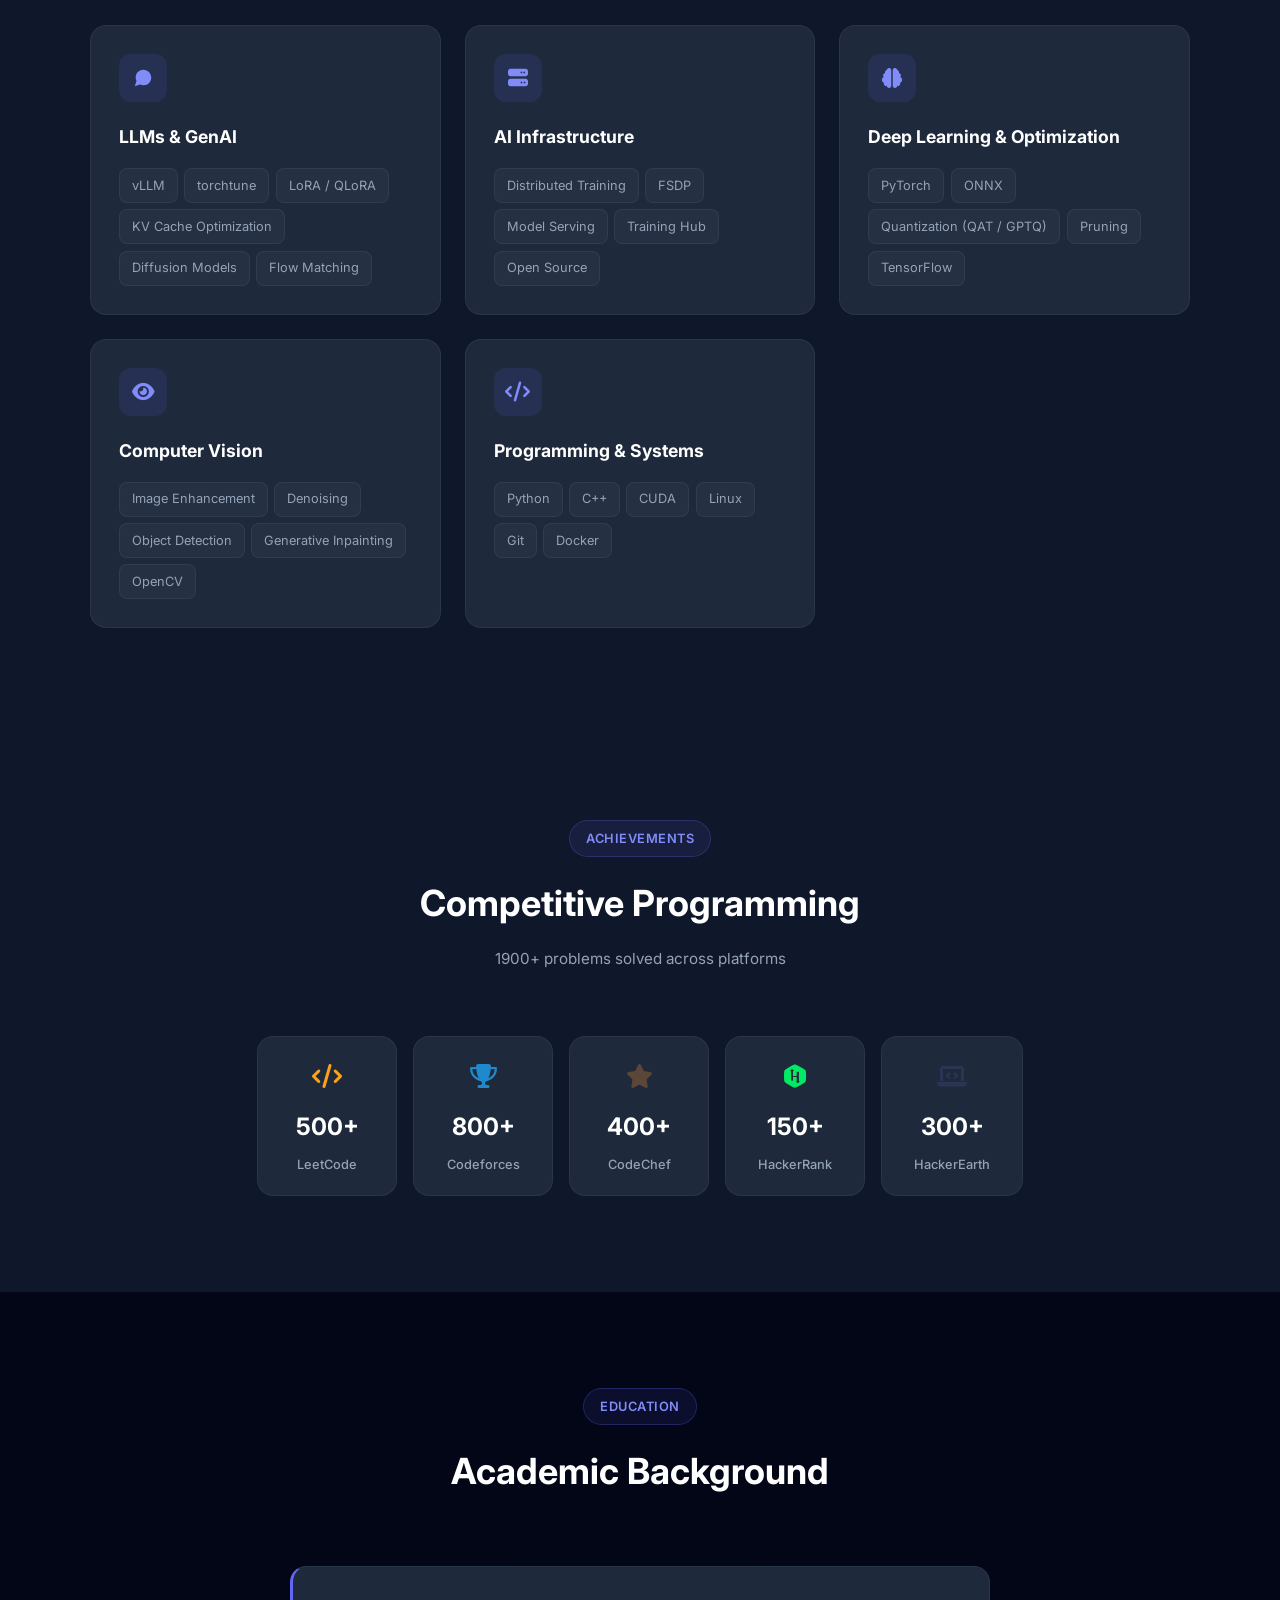
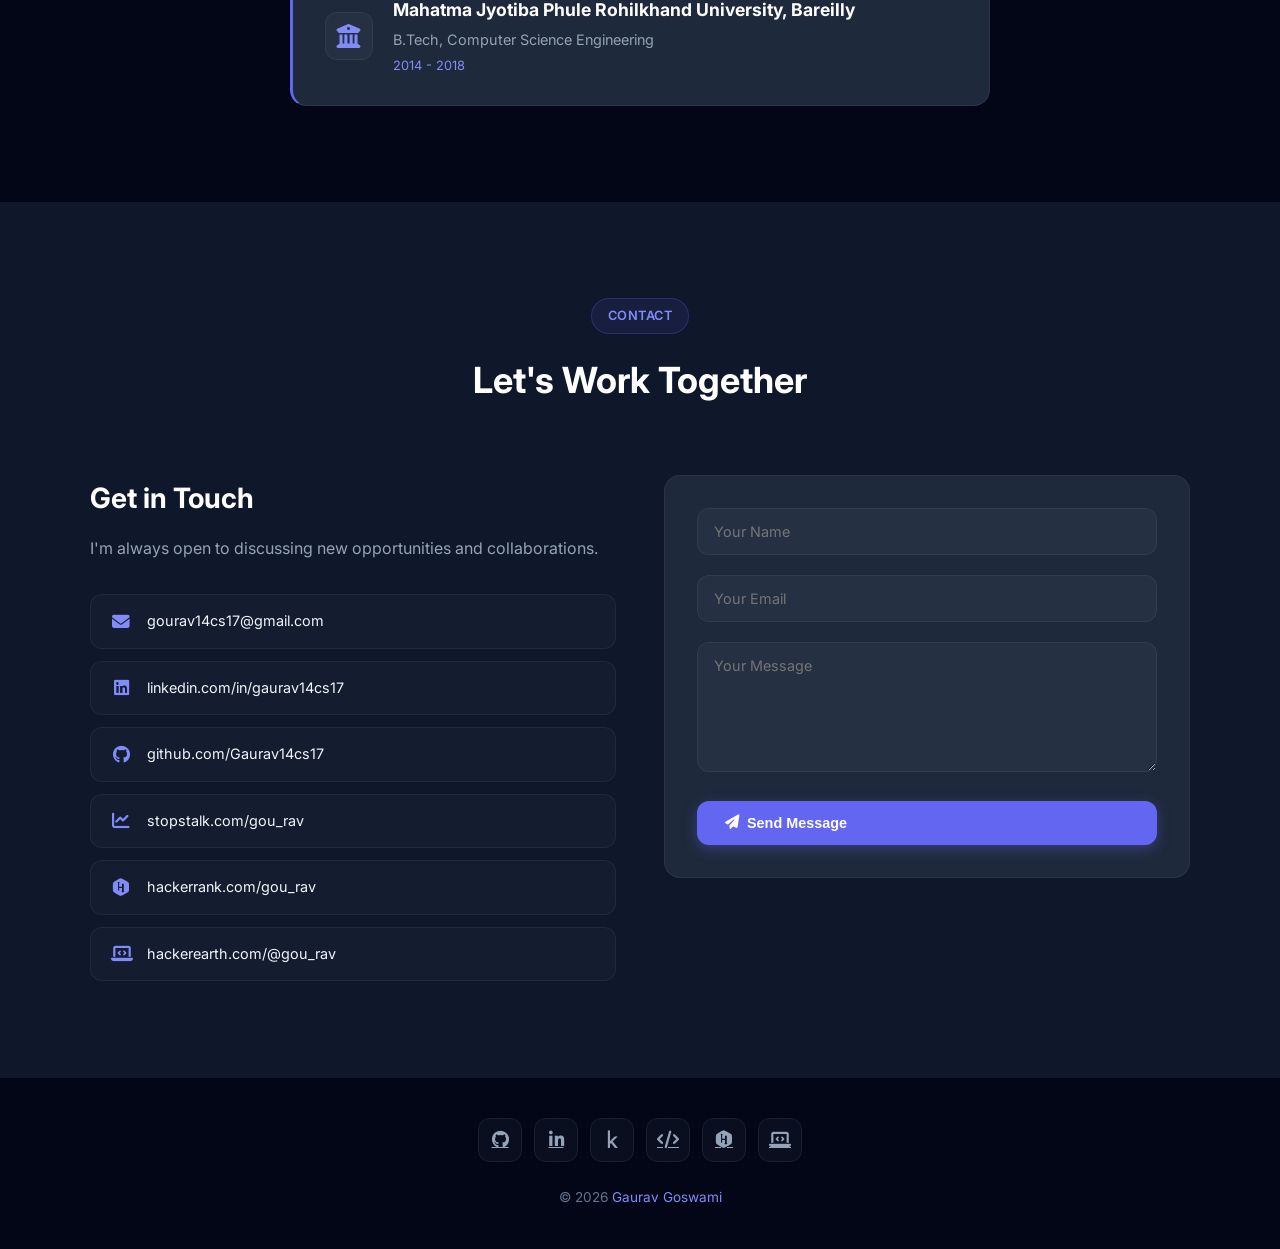
==== commit c58a1e45: "Add files via upload" ====
--- a/index.html
+++ b/index.html
@@ -9,124 +9,8 @@
     <link rel="preconnect" href="https://fonts.gstatic.com" crossorigin>
     <link href="https://fonts.googleapis.com/css2?family=Inter:wght@300;400;500;600;700;800&family=JetBrains+Mono:wght@400;500&display=swap" rel="stylesheet">
     <link rel="stylesheet" href="https://cdnjs.cloudflare.com/ajax/libs/font-awesome/6.4.0/css/all.min.css">
-    <link rel="stylesheet" href="style.css?v=5">
+    <link rel="stylesheet" href="style.css?v=6">
     <link rel="icon" type="image/x-icon" href="favicon.ico">
-    <style>
-        .videos-grid {
-            display: grid;
-            grid-template-columns: repeat(auto-fill, minmax(min(320px, 100%), 1fr));
-            gap: 1.5rem;
-            margin-top: 2rem;
-        }
-        .video-card {
-            background: var(--card-bg);
-            border-radius: var(--radius-lg);
-            overflow: hidden;
-            border: 1px solid var(--card-border);
-            transition: transform 0.3s ease, box-shadow 0.3s ease;
-            text-decoration: none;
-            display: block;
-        }
-        .video-card:hover {
-            transform: translateY(-4px);
-            box-shadow: 0 12px 32px rgba(0, 0, 0, 0.4);
-            border-color: rgba(99, 102, 241, 0.2);
-        }
-        .video-card .video-thumb {
-            position: relative;
-            width: 100%;
-            padding-bottom: 56.25%;
-            background: var(--dark);
-            overflow: hidden;
-        }
-        .video-card .video-thumb img {
-            position: absolute;
-            top: 50%;
-            left: 50%;
-            transform: translate(-50%, -50%);
-            width: 100%;
-            height: 100%;
-            object-fit: cover;
-            transition: transform 0.4s ease, filter 0.4s ease;
-        }
-        .video-card:hover .video-thumb img {
-            transform: translate(-50%, -50%) scale(1.03);
-            filter: brightness(0.75);
-        }
-        .video-card .play-btn {
-            position: absolute;
-            top: 50%;
-            left: 50%;
-            transform: translate(-50%, -50%);
-            width: 56px;
-            height: 40px;
-            background: rgba(99, 102, 241, 0.9);
-            border-radius: 10px;
-            display: flex;
-            align-items: center;
-            justify-content: center;
-            z-index: 2;
-            transition: background 0.3s ease, transform 0.3s ease;
-        }
-        .video-card:hover .play-btn {
-            background: var(--primary);
-            transform: translate(-50%, -50%) scale(1.08);
-        }
-        .video-card .play-btn::after {
-            content: '';
-            display: block;
-            width: 0;
-            height: 0;
-            border-style: solid;
-            border-width: 8px 0 8px 14px;
-            border-color: transparent transparent transparent #fff;
-            margin-left: 2px;
-        }
-        .video-card .video-info {
-            padding: 0.875rem 1.25rem;
-            display: flex;
-            align-items: center;
-            gap: 0.75rem;
-        }
-        .video-card .video-info .yt-icon {
-            color: #ef4444;
-            font-size: 1.2rem;
-            flex-shrink: 0;
-        }
-        .video-card .video-info span {
-            font-size: 0.82rem;
-            font-weight: 500;
-            color: var(--gray-light);
-            line-height: 1.3;
-        }
-        .video-card .video-badge {
-            position: absolute;
-            top: 10px;
-            left: 10px;
-            background: rgba(2, 6, 23, 0.8);
-            color: var(--primary-light);
-            font-size: 0.65rem;
-            font-weight: 600;
-            padding: 3px 8px;
-            border-radius: 5px;
-            z-index: 3;
-            letter-spacing: 0.5px;
-            text-transform: uppercase;
-            border: 1px solid rgba(99, 102, 241, 0.2);
-        }
-        @media (max-width: 768px) {
-            .videos-grid {
-                grid-template-columns: 1fr;
-                gap: 1rem;
-            }
-            .video-card .video-info {
-                padding: 0.65rem 1rem;
-            }
-            .video-card .video-info span {
-                font-size: 0.75rem;
-            }
-        }
-    </style>
 </head>
 <body>
     <nav id="navbar">
@@ -135,8 +19,9 @@
             <ul class="nav-links" id="nav-menu">
                 <li><a href="#about">About</a></li>
                 <li><a href="#experience">Experience</a></li>
-                <li><a href="#projects">Projects</a></li>
-                <li><a href="#repositories">Open Source</a></li>
+                <li><a href="#skills">Skills</a></li>
+                <li><a href="projects.html">Projects</a></li>
+                <li><a href="videos.html">Videos</a></li>
                 <li><a href="tutorials.html">Tutorials</a></li>
                 <li><a href="#contact">Contact</a></li>
             </ul>
@@ -260,410 +145,6 @@
                         <li>Vehicle axle classification system for toll management</li>
                     </ul>
                 </div>
-            </div>
-        </div>
-    </section>
-
-    <section id="projects">
-        <div class="section-container">
-            <div class="section-header">
-                <span class="section-tag">Projects</span>
-                <h2 class="section-title">Featured Work</h2>
-                <p class="section-desc">LLM infrastructure, generative AI, and production ML systems</p>
-            </div>
-            
-            <div class="projects-grid">
-                <div class="project-card">
-                    <div class="project-icon-placeholder">
-                        <div class="icon-bg" style="background: linear-gradient(135deg, #667eea 0%, #764ba2 100%);">
-                            <i class="fas fa-server"></i>
-                        </div>
-                    </div>
-                    <div class="project-info">
-                        <h3>LLM Inference Optimization (vLLM)</h3>
-                        <p>High-throughput LLM serving infrastructure at Red Hat — optimizing KV cache, continuous batching, and model parallelism for foundation models.</p>
-                        <div class="project-tech"><span>vLLM</span><span>LLM Serving</span><span>KV Cache</span><span>Distributed Inference</span></div>
-                        <div class="project-links"><a href="https://github.com/Gaurav14cs17/AwesomeKVCach-and-LLMCompression" target="_blank" rel="noopener noreferrer"><i class="fab fa-github"></i></a></div>
-                    </div>
-                </div>
-                
-                <div class="project-card">
-                    <div class="project-icon-placeholder">
-                        <div class="icon-bg" style="background: linear-gradient(135deg, #f093fb 0%, #f5576c 100%);">
-                            <i class="fas fa-brain"></i>
-                        </div>
-                    </div>
-                    <div class="project-info">
-                        <h3>LLM Fine-Tuning & Training Hub</h3>
-                        <p>Scalable training pipelines for large language models using LoRA, QLoRA, and distributed training with torchtune integration.</p>
-                        <div class="project-tech"><span>torchtune</span><span>LoRA</span><span>FSDP</span><span>PyTorch</span></div>
-                        <div class="project-links"><a href="https://github.com/Gaurav14cs17/LLM_FineTune" target="_blank" rel="noopener noreferrer"><i class="fab fa-github"></i></a></div>
-                    </div>
-                </div>
-                
-                <div class="project-card">
-                    <div class="project-icon-placeholder">
-                        <div class="icon-bg" style="background: linear-gradient(135deg, #4facfe 0%, #00f2fe 100%);">
-                            <i class="fas fa-wand-magic-sparkles"></i>
-                        </div>
-                    </div>
-                    <div class="project-info">
-                        <h3>Diffusion Models for Image Generation</h3>
-                        <p>Diffusion-based image generation and restoration models — commercialized on Samsung Galaxy S23/S24 with real-time mobile inference via QAT.</p>
-                        <div class="project-tech"><span>Diffusion Models</span><span>QAT</span><span>Samsung SoC</span><span>PyTorch</span></div>
-                        <div class="project-links"><a href="https://github.com/Gaurav14cs17/Low-Level-Vision" target="_blank" rel="noopener noreferrer"><i class="fab fa-github"></i></a></div>
-                    </div>
-                </div>
-
-                <div class="project-card">
-                    <div class="project-icon-placeholder">
-                        <div class="icon-bg" style="background: linear-gradient(135deg, #a18cd1 0%, #fbc2eb 100%);">
-                            <i class="fas fa-font"></i>
-                        </div>
-                    </div>
-                    <div class="project-info">
-                        <h3>Diffusion Language Models</h3>
-                        <p>Text generation using diffusion-style denoising — iteratively refining noisy sequences into coherent text, an alternative to autoregressive decoding.</p>
-                        <div class="project-tech"><span>Diffusion LM</span><span>Flow Matching</span><span>PyTorch</span><span>Transformers</span></div>
-                        <div class="project-links"><a href="https://github.com/Gaurav14cs17/Diffusion-Language-Model" target="_blank" rel="noopener noreferrer"><i class="fab fa-github"></i></a></div>
-                    </div>
-                </div>
-                
-                <div class="project-card">
-                    <div class="project-icon-placeholder">
-                        <div class="icon-bg" style="background: linear-gradient(135deg, #fa709a 0%, #fee140 100%);">
-                            <i class="fas fa-compress-arrows-alt"></i>
-                        </div>
-                    </div>
-                    <div class="project-info">
-                        <h3>LLM & Model Quantization</h3>
-                        <p>End-to-end quantization pipelines for LLMs and vision models — GPTQ, QAT, INT8, pruning for efficient deployment on edge and cloud.</p>
-                        <div class="project-tech"><span>Quantization</span><span>ONNX</span><span>GPTQ</span><span>Pruning</span></div>
-                        <div class="project-links"><a href="https://github.com/Gaurav14cs17/YOLOXModel_Quant" target="_blank" rel="noopener noreferrer"><i class="fab fa-github"></i></a></div>
-                    </div>
-                </div>
-
-                <div class="project-card">
-                    <div class="project-icon-placeholder">
-                        <div class="icon-bg" style="background: linear-gradient(135deg, #43e97b 0%, #38f9d7 100%);">
-                            <i class="fas fa-crosshairs"></i>
-                        </div>
-                    </div>
-                    <div class="project-info">
-                        <h3>FlashDet — End-to-End Detection System</h3>
-                        <p>Complete desktop app with LoRA/QLoRA fine-tuning, knowledge distillation, ONNX export, and INT8 quantization — train to deploy without code.</p>
-                        <div class="project-tech"><span>LoRA</span><span>KD</span><span>Quantization</span><span>PyQt5</span></div>
-                        <div class="project-links"><a href="https://github.com/Gaurav14cs17/FlashDet" target="_blank" rel="noopener noreferrer"><i class="fab fa-github"></i></a></div>
-                    </div>
-                </div>
-            </div>
-        </div>
-    </section>
-
-    <section id="demos" style="background: var(--darker);">
-        <div class="section-container">
-            <div class="section-header">
-                <span class="section-tag">Demo Videos</span>
-                <h2 class="section-title">Project Demos</h2>
-                <p class="section-desc">AI & deep learning projects in action — from LLM tools to real-time vision systems</p>
-            </div>
-            
-            <div class="videos-grid">
-                <a href="https://www.youtube.com/watch?v=3MAxLGNXKKg" target="_blank" rel="noopener noreferrer" class="video-card">
-                    <div class="video-thumb">
-                        <span class="video-badge">LLM Tool</span>
-                        <img src="https://img.youtube.com/vi/3MAxLGNXKKg/hqdefault.jpg" alt="LLM Fine-Tuning Desktop App" loading="lazy">
-                        <div class="play-btn"></div>
-                    </div>
-                    <div class="video-info">
-                        <i class="fab fa-youtube yt-icon"></i>
-                        <span>LLM Fine-Tuning Desktop App (torchtune GUI)</span>
-                    </div>
-                </a>
-
-                <a href="https://www.youtube.com/watch?v=Yb0ONjgMrMw" target="_blank" rel="noopener noreferrer" class="video-card">
-                    <div class="video-thumb">
-                        <span class="video-badge">Detection</span>
-                        <img src="https://img.youtube.com/vi/Yb0ONjgMrMw/hqdefault.jpg" alt="FlashDet Real-Time Object Detection" loading="lazy">
-                        <div class="play-btn"></div>
-                    </div>
-                    <div class="video-info">
-                        <i class="fab fa-youtube yt-icon"></i>
-                        <span>FlashDet — Real-Time Object Detection System</span>
-                    </div>
-                </a>
-
-                <a href="https://www.youtube.com/watch?v=OcDmuZQMvV0" target="_blank" rel="noopener noreferrer" class="video-card">
-                    <div class="video-thumb">
-                        <span class="video-badge">GenAI</span>
-                        <img src="https://img.youtube.com/vi/OcDmuZQMvV0/hqdefault.jpg" alt="AI Object Removal & Inpainting" loading="lazy">
-                        <div class="play-btn"></div>
-                    </div>
-                    <div class="video-info">
-                        <i class="fab fa-youtube yt-icon"></i>
-                        <span>AI Object Removal & Inpainting Demo</span>
-                    </div>
-                </a>
-
-                <a href="https://www.youtube.com/watch?v=btrCZSccNd4" target="_blank" rel="noopener noreferrer" class="video-card">
-                    <div class="video-thumb">
-                        <span class="video-badge">Vision</span>
-                        <img src="https://img.youtube.com/vi/btrCZSccNd4/hqdefault.jpg" alt="Low-Light Image Enhancement" loading="lazy">
-                        <div class="play-btn"></div>
-                    </div>
-                    <div class="video-info">
-                        <i class="fab fa-youtube yt-icon"></i>
-                        <span>Low-Light Image Enhancement Pipeline</span>
-                    </div>
-                </a>
-
-                <a href="https://www.youtube.com/watch?v=WzxE-0bugSI" target="_blank" rel="noopener noreferrer" class="video-card">
-                    <div class="video-thumb">
-                        <span class="video-badge">Edge AI</span>
-                        <img src="https://img.youtube.com/vi/WzxE-0bugSI/hqdefault.jpg" alt="ALPR on Jetson TX2" loading="lazy">
-                        <div class="play-btn"></div>
-                    </div>
-                    <div class="video-info">
-                        <i class="fab fa-youtube yt-icon"></i>
-                        <span>ALPR System on Jetson TX2 — Edge Inference</span>
-                    </div>
-                </a>
-
-                <a href="https://www.youtube.com/watch?v=DOeOW57l6IE" target="_blank" rel="noopener noreferrer" class="video-card">
-                    <div class="video-thumb">
-                        <span class="video-badge">Analytics</span>
-                        <img src="https://img.youtube.com/vi/DOeOW57l6IE/hqdefault.jpg" alt="Video Analytics Pipeline" loading="lazy">
-                        <div class="play-btn"></div>
-                    </div>
-                    <div class="video-info">
-                        <i class="fab fa-youtube yt-icon"></i>
-                        <span>Video Analytics — Traffic & People Counting</span>
-                    </div>
-                </a>
-
-                <a href="https://www.youtube.com/watch?v=Vx245mGmiQ4" target="_blank" rel="noopener noreferrer" class="video-card">
-                    <div class="video-thumb">
-                        <span class="video-badge">Quantization</span>
-                        <img src="https://img.youtube.com/vi/Vx245mGmiQ4/hqdefault.jpg" alt="Model Quantization Demo" loading="lazy">
-                        <div class="play-btn"></div>
-                    </div>
-                    <div class="video-info">
-                        <i class="fab fa-youtube yt-icon"></i>
-                        <span>Model Quantization & Mobile Deployment</span>
-                    </div>
-                </a>
-
-                <a href="https://www.youtube.com/shorts/eJlY8psZiq0" target="_blank" rel="noopener noreferrer" class="video-card">
-                    <div class="video-thumb">
-                        <span class="video-badge">Short</span>
-                        <img src="https://img.youtube.com/vi/eJlY8psZiq0/hqdefault.jpg" alt="AI Quick Demo" loading="lazy">
-                        <div class="play-btn"></div>
-                    </div>
-                    <div class="video-info">
-                        <i class="fab fa-youtube yt-icon"></i>
-                        <span>AI in Action — Quick Demo</span>
-                    </div>
-                </a>
-            </div>
-        </div>
-    </section>
-
-    <section id="repositories">
-        <div class="section-container">
-            <div class="section-header">
-                <span class="section-tag">Open Source</span>
-                <h2 class="section-title">GitHub Repositories</h2>
-                <p class="section-desc">LLMs, diffusion models, efficient inference, and production ML systems</p>
-            </div>
-            
-            <div class="repos-grid">
-                <a href="https://github.com/Gaurav14cs17/LLM_FineTune" target="_blank" rel="noopener noreferrer" class="repo-card">
-                    <div class="repo-icon"><i class="fas fa-fire"></i></div>
-                    <div class="repo-content">
-                        <h3>LLM_FineTune</h3>
-                        <p>A comprehensive, chapter-by-chapter guide to LLMs — from probability basics to scaling laws, with hands-on fine-tuning code.</p>
-                        <div class="repo-tags">
-                            <span>LLM</span>
-                            <span>Fine-Tuning</span>
-                            <span>Scaling Laws</span>
-                        </div>
-                    </div>
-                    <div class="repo-arrow"><i class="fas fa-arrow-right"></i></div>
-                </a>
-
-                <a href="https://github.com/Gaurav14cs17/LLMFineTune" target="_blank" rel="noopener noreferrer" class="repo-card">
-                    <div class="repo-icon"><i class="fas fa-desktop"></i></div>
-                    <div class="repo-content">
-                        <h3>LLMFineTune (Desktop App)</h3>
-                        <p>PyQt5 desktop GUI for fine-tuning, evaluating, and deploying LLMs using torchtune — no command-line required.</p>
-                        <div class="repo-tags">
-                            <span>torchtune</span>
-                            <span>LoRA</span>
-                            <span>GUI App</span>
-                        </div>
-                    </div>
-                    <div class="repo-arrow"><i class="fas fa-arrow-right"></i></div>
-                </a>
-
-                <a href="https://github.com/Gaurav14cs17/LLMs_Model" target="_blank" rel="noopener noreferrer" class="repo-card">
-                    <div class="repo-icon"><i class="fas fa-robot"></i></div>
-                    <div class="repo-content">
-                        <h3>LLMs_Model</h3>
-                        <p>Comprehensive guides for working with Large Language Models — architectures, training, and deployment strategies.</p>
-                        <div class="repo-tags">
-                            <span>LLM Architectures</span>
-                            <span>Transformers</span>
-                            <span>Deployment</span>
-                        </div>
-                    </div>
-                    <div class="repo-arrow"><i class="fas fa-arrow-right"></i></div>
-                </a>
-
-                <a href="https://github.com/Gaurav14cs17/AwesomeKVCach-and-LLMCompression" target="_blank" rel="noopener noreferrer" class="repo-card">
-                    <div class="repo-icon"><i class="fas fa-compress-arrows-alt"></i></div>
-                    <div class="repo-content">
-                        <h3>AwesomeKVCache-and-LLMCompression</h3>
-                        <p>Curated collection of 150+ research papers on KV Cache Management, KV Cache Compression, and LLM Compression for efficient inference.</p>
-                        <div class="repo-tags">
-                            <span>KV Cache</span>
-                            <span>LLM Compression</span>
-                            <span>Efficient Inference</span>
-                        </div>
-                    </div>
-                    <div class="repo-arrow"><i class="fas fa-arrow-right"></i></div>
-                </a>
-
-                <a href="https://github.com/Gaurav14cs17/LoRA" target="_blank" rel="noopener noreferrer" class="repo-card">
-                    <div class="repo-icon"><i class="fas fa-sliders-h"></i></div>
-                    <div class="repo-content">
-                        <h3>LoRA</h3>
-                        <p>Implementation of LoRA: Low-Rank Adaptation of Large Language Models — parameter-efficient fine-tuning from scratch.</p>
-                        <div class="repo-tags">
-                            <span>LoRA</span>
-                            <span>PEFT</span>
-                            <span>Fine-Tuning</span>
-                        </div>
-                    </div>
-                    <div class="repo-arrow"><i class="fas fa-arrow-right"></i></div>
-                </a>
-
-                <a href="https://github.com/Gaurav14cs17/Diffusion-Language-Model" target="_blank" rel="noopener noreferrer" class="repo-card">
-                    <div class="repo-icon"><i class="fas fa-wand-magic-sparkles"></i></div>
-                    <div class="repo-content">
-                        <h3>Diffusion-Language-Model</h3>
-                        <p>Diffusion-style denoising for text generation — iteratively refining noisy sequences into coherent text, an alternative to autoregressive LLMs.</p>
-                        <div class="repo-tags">
-                            <span>Diffusion LM</span>
-                            <span>Text Generation</span>
-                            <span>PyTorch</span>
-                        </div>
-                    </div>
-                    <div class="repo-arrow"><i class="fas fa-arrow-right"></i></div>
-                </a>
-
-                <a href="https://github.com/Gaurav14cs17/REGLA-Refining-Gated-Linear-Attention" target="_blank" rel="noopener noreferrer" class="repo-card">
-                    <div class="repo-icon"><i class="fas fa-bolt"></i></div>
-                    <div class="repo-content">
-                        <h3>REGLA — Gated Linear Attention</h3>
-                        <p>Refining Gated Linear Attention — efficient alternative to softmax attention for scalable sequence modeling.</p>
-                        <div class="repo-tags">
-                            <span>Linear Attention</span>
-                            <span>Efficient Transformers</span>
-                            <span>Research</span>
-                        </div>
-                    </div>
-                    <div class="repo-arrow"><i class="fas fa-arrow-right"></i></div>
-                </a>
-
-                <a href="https://github.com/Gaurav14cs17/Attention_mechanisms" target="_blank" rel="noopener noreferrer" class="repo-card">
-                    <div class="repo-icon"><i class="fas fa-layer-group"></i></div>
-                    <div class="repo-content">
-                        <h3>Attention_mechanisms</h3>
-                        <p>Three in-depth surveys covering efficient transformer architectures, attention variants, and optimization techniques.</p>
-                        <div class="repo-tags">
-                            <span>Attention</span>
-                            <span>Transformers</span>
-                            <span>Efficiency</span>
-                        </div>
-                    </div>
-                    <div class="repo-arrow"><i class="fas fa-arrow-right"></i></div>
-                </a>
-
-                <a href="https://github.com/Gaurav14cs17/FlashDet" target="_blank" rel="noopener noreferrer" class="repo-card">
-                    <div class="repo-icon"><i class="fas fa-crosshairs"></i></div>
-                    <div class="repo-content">
-                        <h3>FlashDet</h3>
-                        <p>End-to-end object detection system with PyQt5 desktop app — LoRA/QLoRA fine-tuning, knowledge distillation, ONNX export, INT8 quantization. 0.49M–2.44M params, 100+ FPS.</p>
-                        <div class="repo-tags">
-                            <span>LoRA</span>
-                            <span>Knowledge Distillation</span>
-                            <span>Desktop App</span>
-                        </div>
-                    </div>
-                    <div class="repo-arrow"><i class="fas fa-arrow-right"></i></div>
-                </a>
-
-                <a href="https://github.com/Gaurav14cs17/DataDrift" target="_blank" rel="noopener noreferrer" class="repo-card">
-                    <div class="repo-icon"><i class="fas fa-chart-line"></i></div>
-                    <div class="repo-content">
-                        <h3>DataDrift</h3>
-                        <p>Research paper on data drift in production ML — taxonomy (covariate/concept/label shift), mathematical formulations (KL, PSI, Wasserstein), monitoring architectures, and 200+ curated papers.</p>
-                        <div class="repo-tags">
-                            <span>Data Drift</span>
-                            <span>MLOps</span>
-                            <span>200+ Papers</span>
-                        </div>
-                    </div>
-                    <div class="repo-arrow"><i class="fas fa-arrow-right"></i></div>
-                </a>
-
-                <a href="https://github.com/Gaurav14cs17/ml_system_design" target="_blank" rel="noopener noreferrer" class="repo-card">
-                    <div class="repo-icon"><i class="fas fa-brain"></i></div>
-                    <div class="repo-content">
-                        <h3>ml_system_design</h3>
-                        <p>Comprehensive guide to ML System Design — covering LLM serving, training pipelines, scaling, and real-world architecture patterns.</p>
-                        <div class="repo-tags">
-                            <span>System Design</span>
-                            <span>LLM Serving</span>
-                            <span>Architecture</span>
-                        </div>
-                    </div>
-                    <div class="repo-arrow"><i class="fas fa-arrow-right"></i></div>
-                </a>
-
-                <a href="https://github.com/Gaurav14cs17/ImageObjectRemoval" target="_blank" rel="noopener noreferrer" class="repo-card">
-                    <div class="repo-icon"><i class="fas fa-eraser"></i></div>
-                    <div class="repo-content">
-                        <h3>ImageObjectRemoval</h3>
-                        <p>Remove objects from photos including shadows and reflections using generative inpainting — end-to-end diffusion-based restoration.</p>
-                        <div class="repo-tags">
-                            <span>Generative AI</span>
-                            <span>Inpainting</span>
-                            <span>Diffusion</span>
-                        </div>
-                    </div>
-                    <div class="repo-arrow"><i class="fas fa-arrow-right"></i></div>
-                </a>
-
-                <a href="https://github.com/Gaurav14cs17/DSA" target="_blank" rel="noopener noreferrer" class="repo-card">
-                    <div class="repo-icon"><i class="fas fa-code"></i></div>
-                    <div class="repo-content">
-                        <h3>DSA</h3>
-                        <p>170+ stars — well-organized Data Structures and Algorithms covering fundamentals to advanced topics for coding interviews.</p>
-                        <div class="repo-tags">
-                            <span>DSA</span>
-                            <span>170 Stars</span>
-                            <span>Algorithms</span>
-                        </div>
-                    </div>
-                    <div class="repo-arrow"><i class="fas fa-arrow-right"></i></div>
-                </a>
-            </div>
-            
-            <div style="text-align: center; margin-top: 3rem;">
-                <a href="https://github.com/Gaurav14cs17?tab=repositories" target="_blank" rel="noopener noreferrer" class="btn btn-primary">
-                    <i class="fab fa-github"></i> View All 176 Repositories
-                </a>
             </div>
         </div>
     </section>
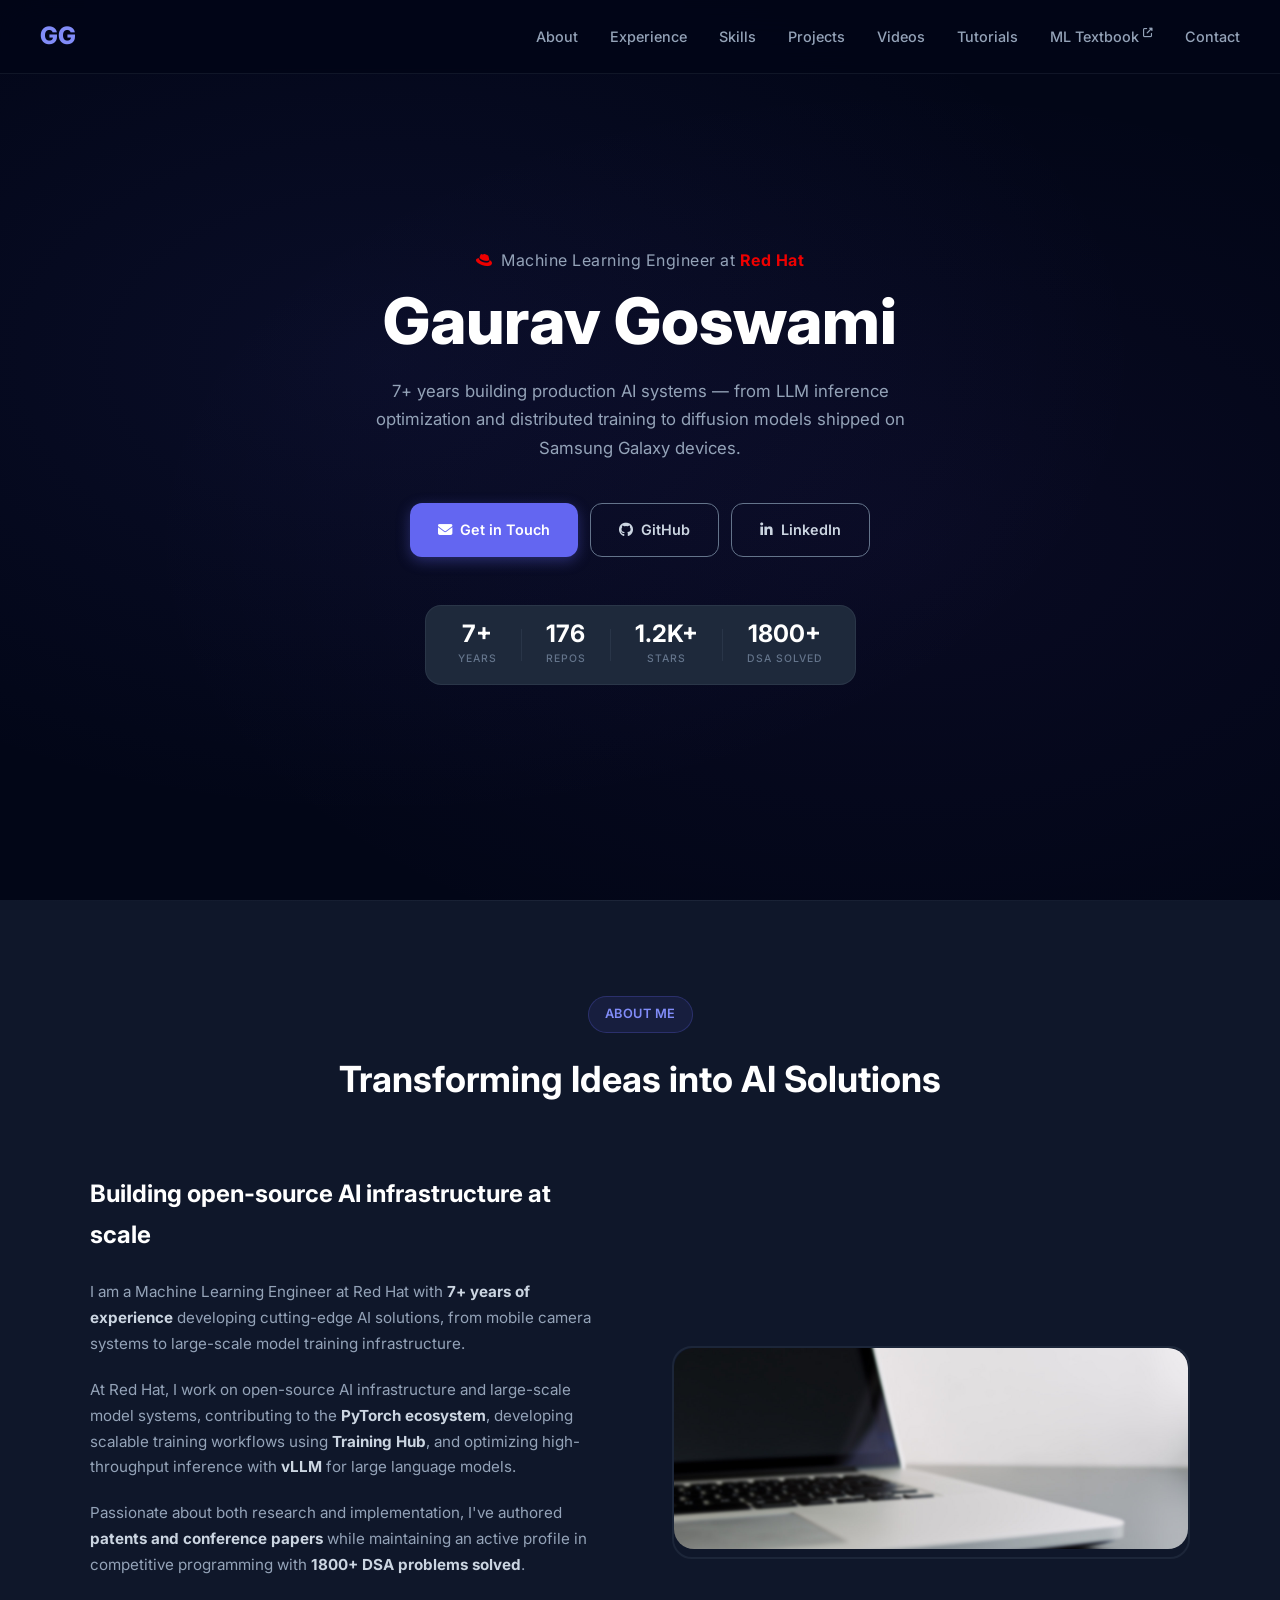
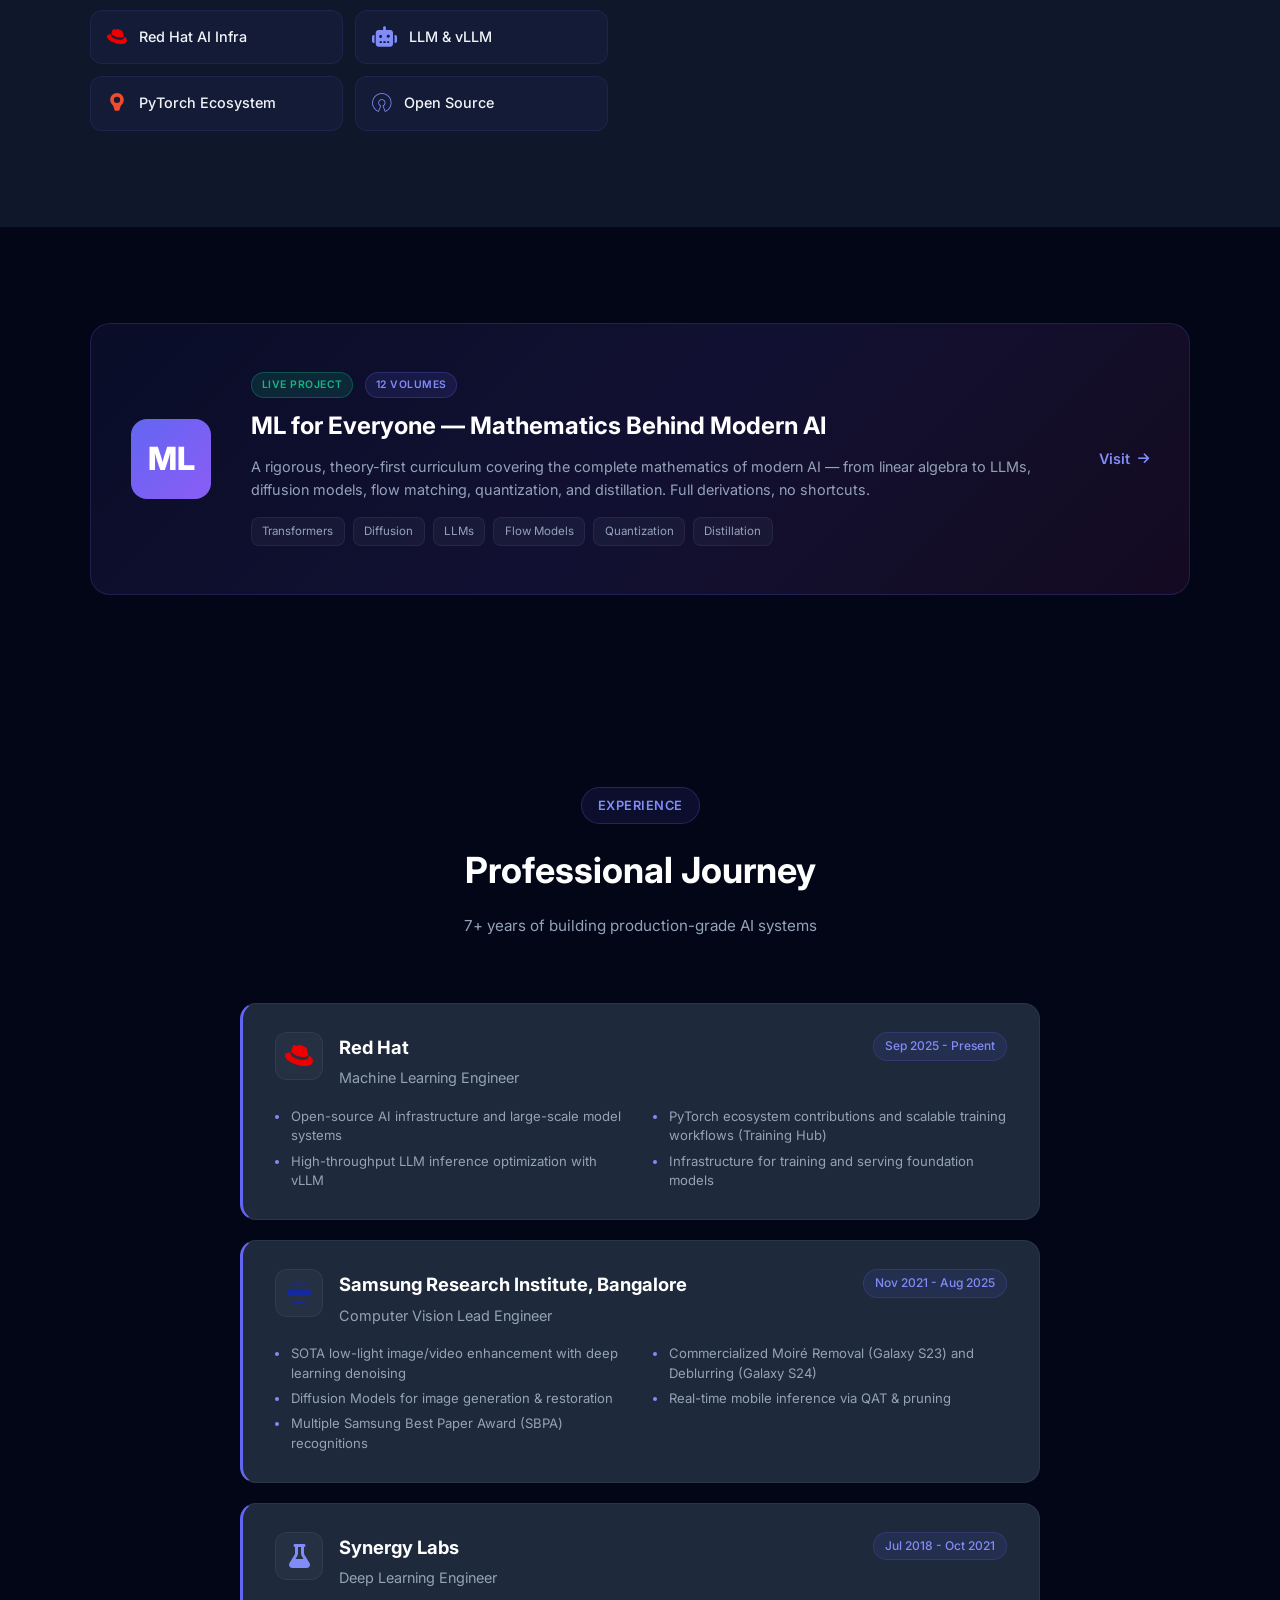
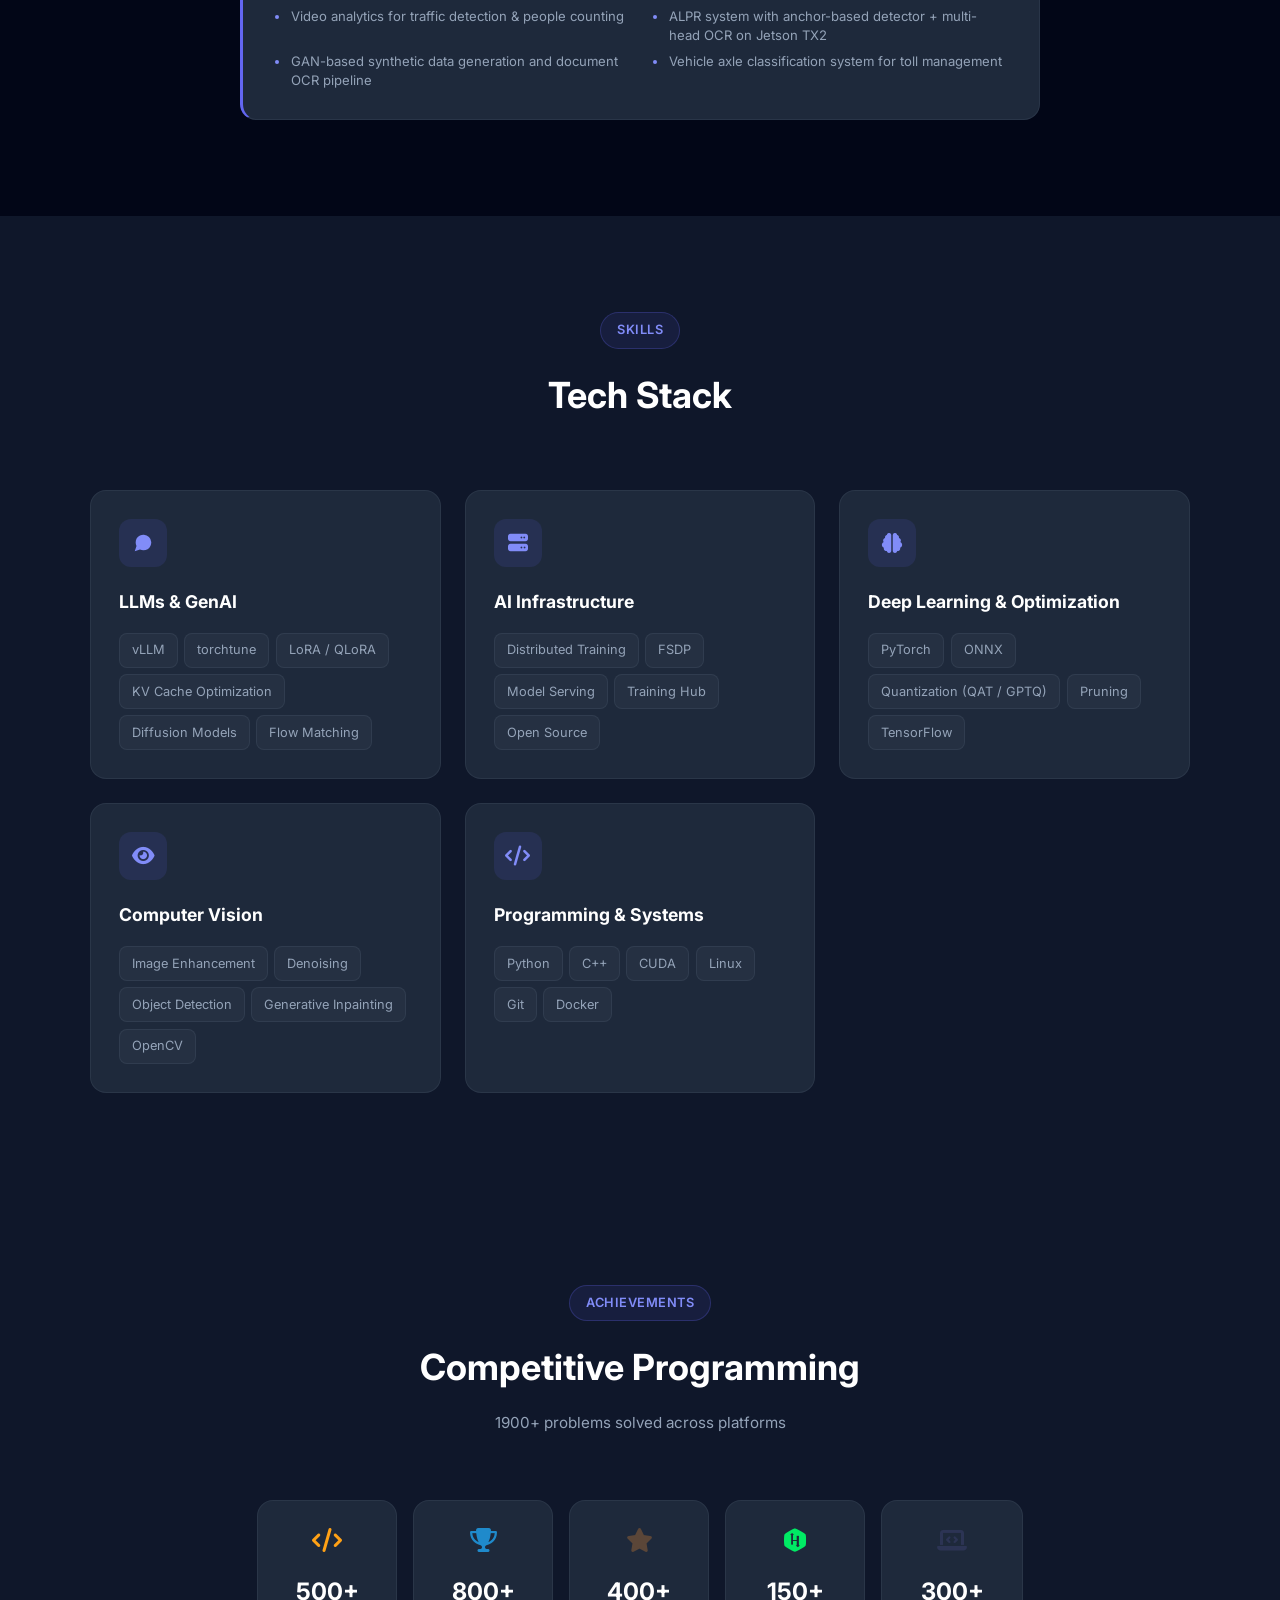
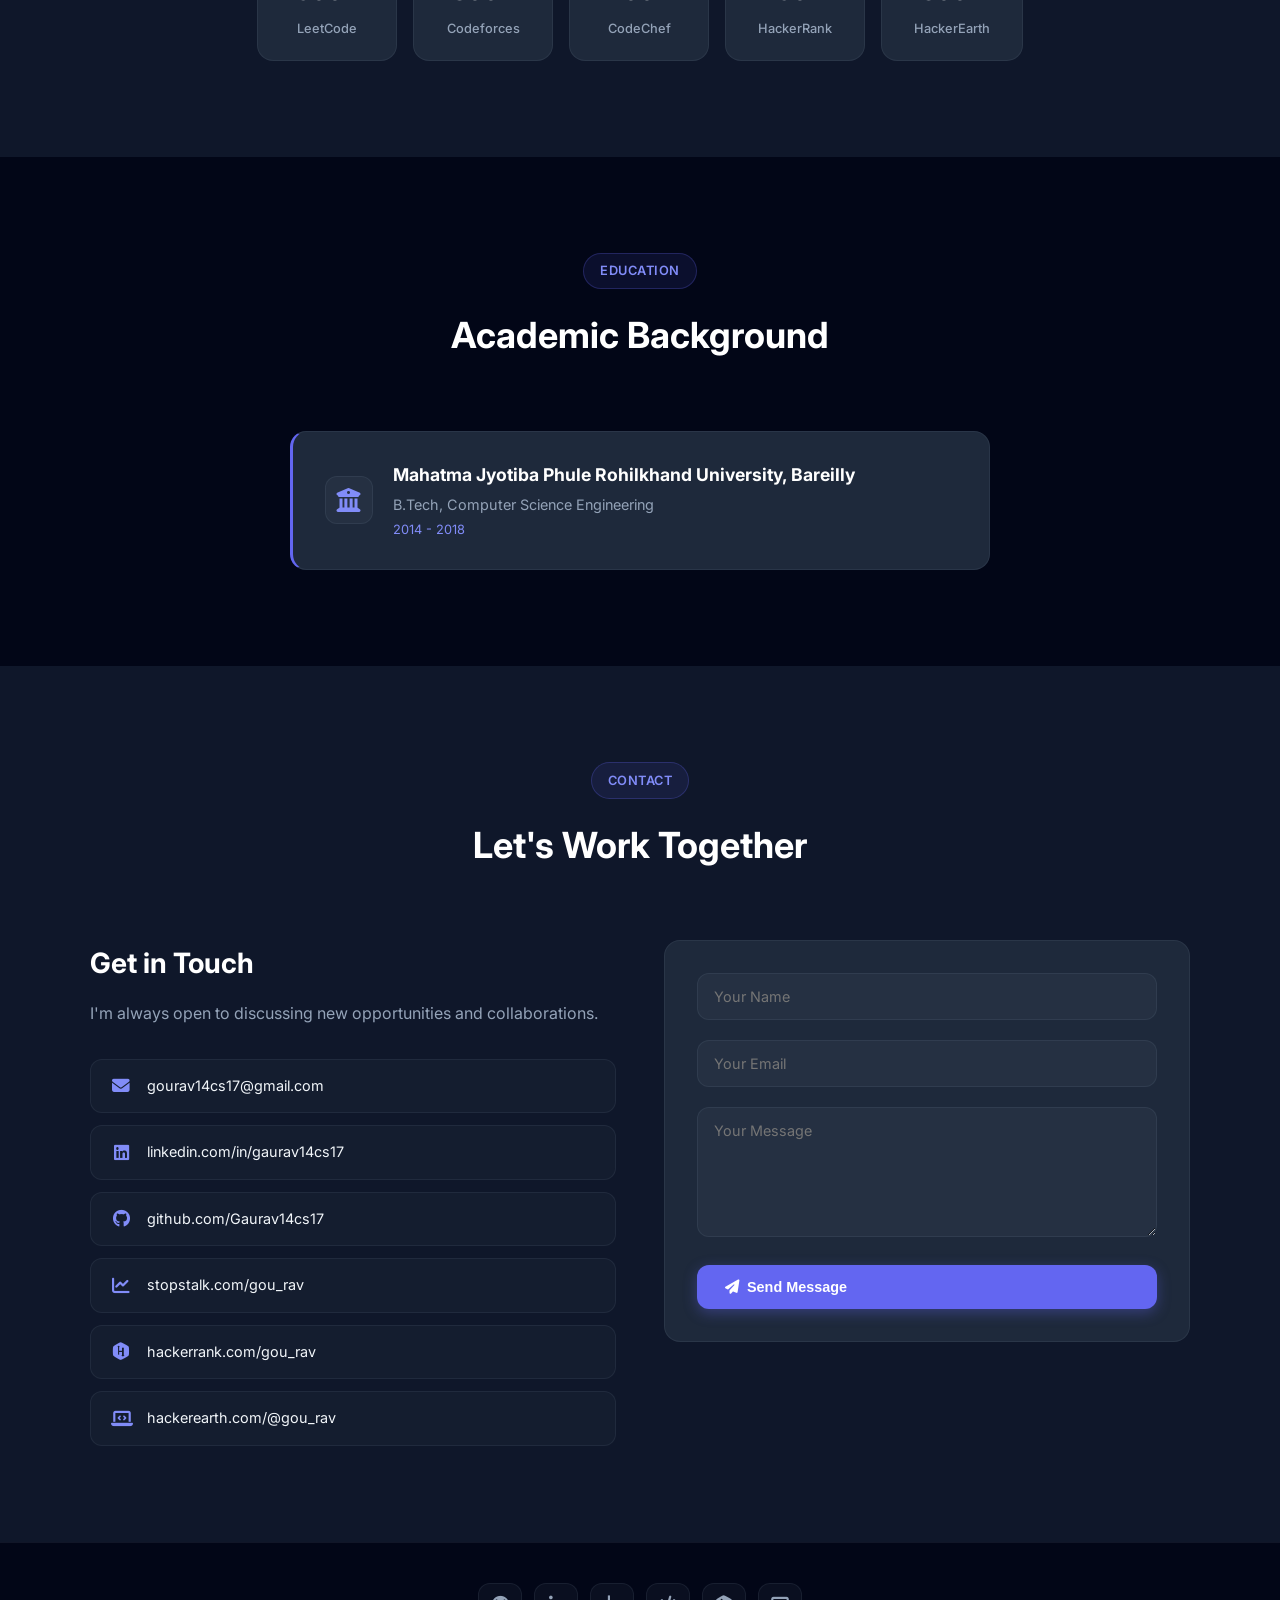
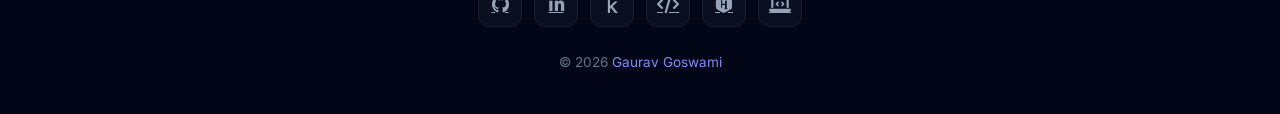
==== commit 922c5b88: "Add files via upload" ====
--- a/index.html
+++ b/index.html
@@ -23,6 +23,7 @@
                 <li><a href="projects.html">Projects</a></li>
                 <li><a href="videos.html">Videos</a></li>
                 <li><a href="tutorials.html">Tutorials</a></li>
+                <li><a href="https://14cs17.netlify.app/" target="_blank" rel="noopener noreferrer">ML Textbook <i class="fas fa-external-link-alt" style="font-size: 0.6rem; vertical-align: super;"></i></a></li>
                 <li><a href="#contact">Contact</a></li>
             </ul>
             <div class="mobile-toggle"><i class="fas fa-bars"></i></div>
@@ -82,6 +83,39 @@
                     </div>
                 </div>
             </div>
+        </div>
+    </section>
+
+    <section id="textbook" style="background: var(--darker); position: relative; overflow: hidden;">
+        <div class="section-container">
+            <a href="https://14cs17.netlify.app/" target="_blank" rel="noopener noreferrer" style="text-decoration: none; color: inherit; display: block;">
+                <div style="background: linear-gradient(135deg, rgba(99, 102, 241, 0.08) 0%, rgba(139, 92, 246, 0.12) 50%, rgba(236, 72, 153, 0.08) 100%); border: 1px solid rgba(99, 102, 241, 0.2); border-radius: var(--radius-xl); padding: 3rem 2.5rem; position: relative; overflow: hidden; transition: border-color 0.3s ease, box-shadow 0.3s ease;" onmouseover="this.style.borderColor='rgba(99,102,241,0.4)'; this.style.boxShadow='0 16px 48px rgba(99,102,241,0.15)';" onmouseout="this.style.borderColor='rgba(99,102,241,0.2)'; this.style.boxShadow='none';">
+                    <div style="display: flex; align-items: center; gap: 2.5rem; flex-wrap: wrap;">
+                        <div style="flex-shrink: 0;">
+                            <div style="width: 80px; height: 80px; background: linear-gradient(135deg, var(--primary) 0%, var(--accent) 100%); border-radius: var(--radius-lg); display: flex; align-items: center; justify-content: center; font-size: 2rem; color: white; font-weight: 800;">ML</div>
+                        </div>
+                        <div style="flex: 1; min-width: 250px;">
+                            <div style="display: flex; align-items: center; gap: 0.75rem; margin-bottom: 0.5rem;">
+                                <span style="padding: 0.2rem 0.6rem; background: rgba(16, 185, 129, 0.15); border: 1px solid rgba(16, 185, 129, 0.3); border-radius: var(--radius-full); font-size: 0.65rem; font-weight: 600; color: #10b981; text-transform: uppercase; letter-spacing: 0.5px;">Live Project</span>
+                                <span style="padding: 0.2rem 0.6rem; background: rgba(99, 102, 241, 0.12); border: 1px solid rgba(99, 102, 241, 0.25); border-radius: var(--radius-full); font-size: 0.65rem; font-weight: 600; color: var(--primary-light); text-transform: uppercase; letter-spacing: 0.5px;">12 Volumes</span>
+                            </div>
+                            <h3 style="font-size: 1.5rem; font-weight: 700; color: var(--white); margin-bottom: 0.5rem;">ML for Everyone — Mathematics Behind Modern AI</h3>
+                            <p style="color: var(--gray); font-size: 0.9rem; line-height: 1.6; margin-bottom: 1rem;">A rigorous, theory-first curriculum covering the complete mathematics of modern AI — from linear algebra to LLMs, diffusion models, flow matching, quantization, and distillation. Full derivations, no shortcuts.</p>
+                            <div style="display: flex; flex-wrap: wrap; gap: 0.5rem;">
+                                <span style="padding: 0.25rem 0.65rem; background: rgba(148, 163, 184, 0.06); border: 1px solid var(--card-border); border-radius: var(--radius-sm); font-size: 0.72rem; color: var(--gray);">Transformers</span>
+                                <span style="padding: 0.25rem 0.65rem; background: rgba(148, 163, 184, 0.06); border: 1px solid var(--card-border); border-radius: var(--radius-sm); font-size: 0.72rem; color: var(--gray);">Diffusion</span>
+                                <span style="padding: 0.25rem 0.65rem; background: rgba(148, 163, 184, 0.06); border: 1px solid var(--card-border); border-radius: var(--radius-sm); font-size: 0.72rem; color: var(--gray);">LLMs</span>
+                                <span style="padding: 0.25rem 0.65rem; background: rgba(148, 163, 184, 0.06); border: 1px solid var(--card-border); border-radius: var(--radius-sm); font-size: 0.72rem; color: var(--gray);">Flow Models</span>
+                                <span style="padding: 0.25rem 0.65rem; background: rgba(148, 163, 184, 0.06); border: 1px solid var(--card-border); border-radius: var(--radius-sm); font-size: 0.72rem; color: var(--gray);">Quantization</span>
+                                <span style="padding: 0.25rem 0.65rem; background: rgba(148, 163, 184, 0.06); border: 1px solid var(--card-border); border-radius: var(--radius-sm); font-size: 0.72rem; color: var(--gray);">Distillation</span>
+                            </div>
+                        </div>
+                        <div style="flex-shrink: 0; display: flex; align-items: center; gap: 0.5rem; color: var(--primary-light); font-weight: 600; font-size: 0.9rem;">
+                            Visit <i class="fas fa-arrow-right" style="font-size: 0.8rem;"></i>
+                        </div>
+                    </div>
+                </div>
+            </a>
         </div>
     </section>
 
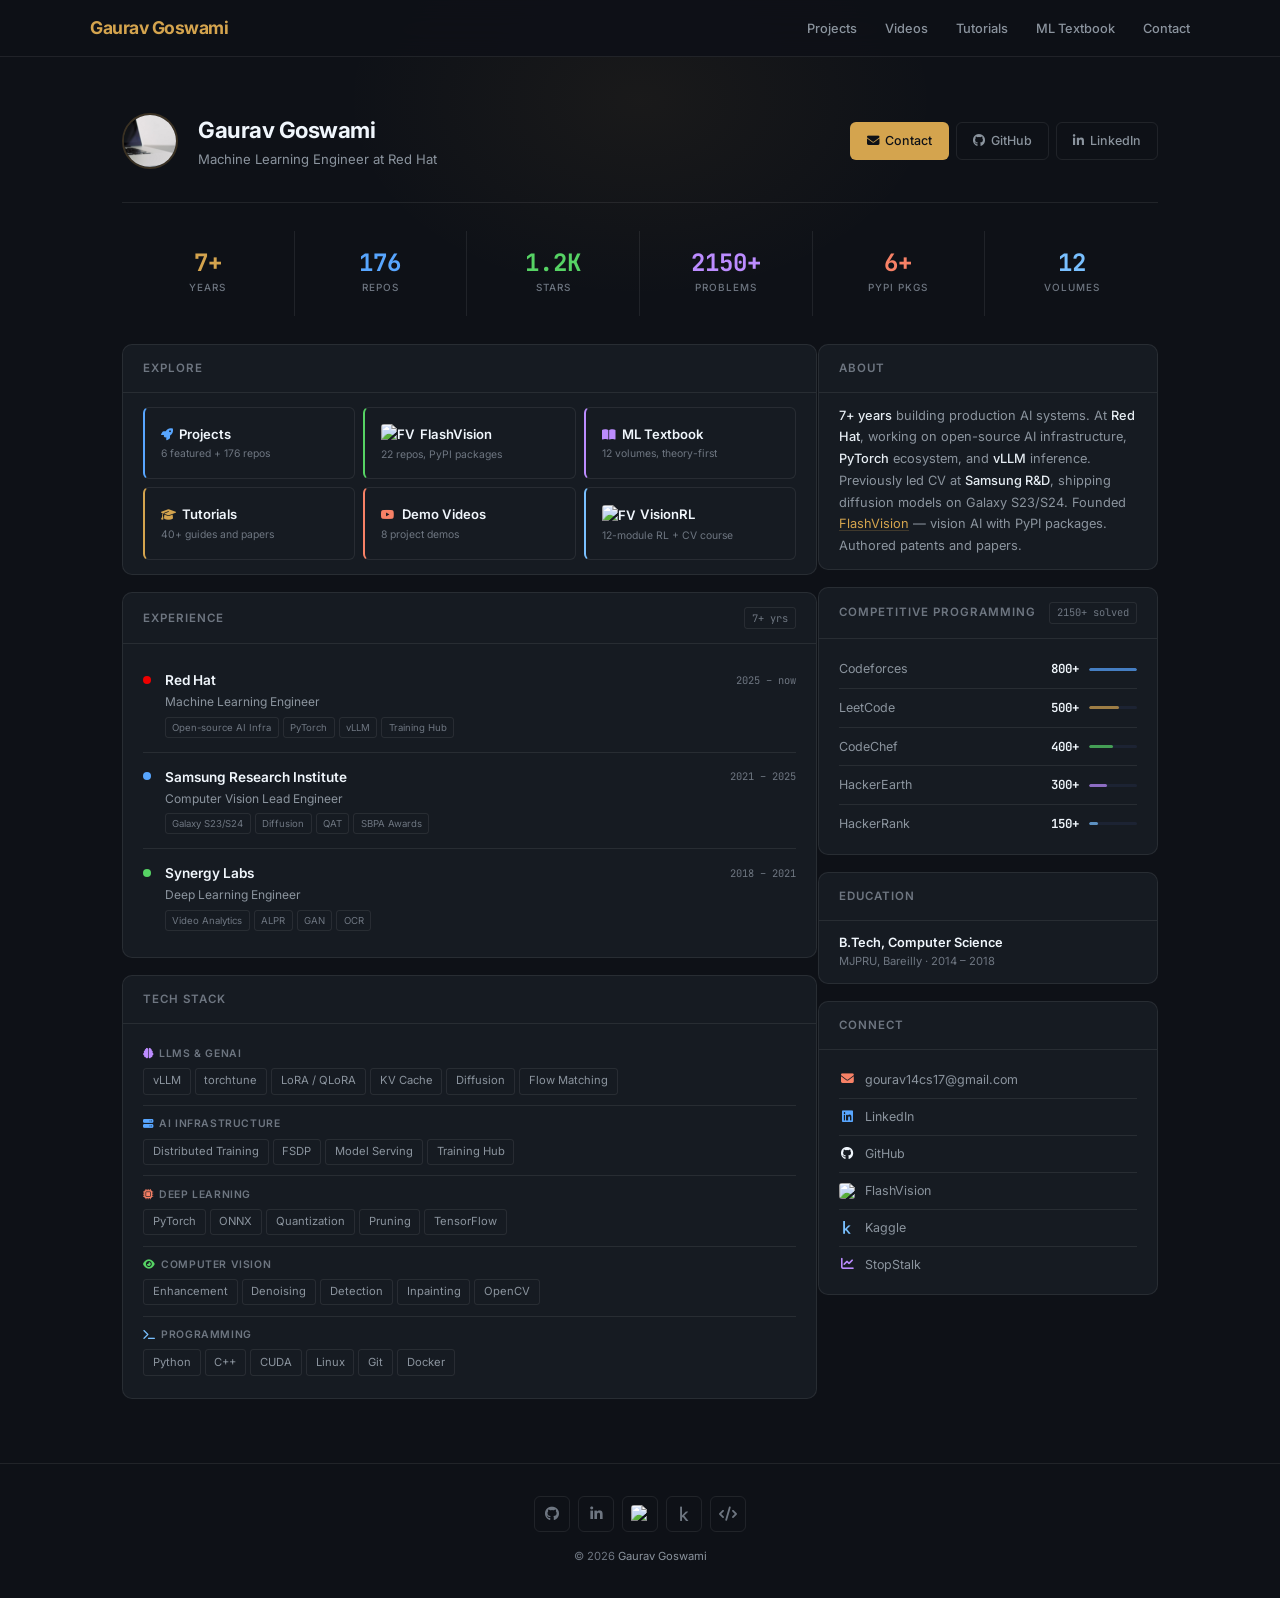
==== commit 8891fbb9: "Add files via upload" ====
--- a/index.html
+++ b/index.html
@@ -2,365 +2,698 @@
 <html lang="en">
 <head>
     <meta charset="utf-8">
-    <meta name="viewport" content="width=device-width, initial-scale=1">
-    <title>Gaurav Goswami | Machine Learning Engineer @ Red Hat</title>
+    <meta name="viewport" content="width=device-width, initial-scale=1, viewport-fit=cover">
+    <meta name="theme-color" content="#0e1117">
+    <meta name="apple-mobile-web-app-status-bar-style" content="black-translucent">
+    <title>Gaurav Goswami | ML Engineer @ Red Hat</title>
     <meta name="description" content="Portfolio of Gaurav Goswami - Machine Learning Engineer with 7+ years of experience in AI infrastructure and large-scale model systems">
     <link rel="preconnect" href="https://fonts.googleapis.com">
     <link rel="preconnect" href="https://fonts.gstatic.com" crossorigin>
-    <link href="https://fonts.googleapis.com/css2?family=Inter:wght@300;400;500;600;700;800&family=JetBrains+Mono:wght@400;500&display=swap" rel="stylesheet">
+    <link href="https://fonts.googleapis.com/css2?family=Inter:wght@300;400;500;600;700&family=JetBrains+Mono:wght@400;500&display=swap" rel="stylesheet">
     <link rel="stylesheet" href="https://cdnjs.cloudflare.com/ajax/libs/font-awesome/6.4.0/css/all.min.css">
-    <link rel="stylesheet" href="style.css?v=6">
     <link rel="icon" type="image/x-icon" href="favicon.ico">
+    <style>
+        :root {
+            --bg: #0e1117;
+            --surface: #161b22;
+            --surface-2: #1c2333;
+            --border: rgba(255,255,255,0.08);
+            --border-hover: rgba(255,255,255,0.15);
+            --text: #e6edf3;
+            --text-secondary: #8b949e;
+            --text-muted: #6e7681;
+            --white: #f0f6fc;
+            --accent: #d4a44e;
+            --accent-dim: rgba(212,164,78,0.10);
+            --accent-border: rgba(212,164,78,0.22);
+            --blue: #58a6ff;
+            --green: #56d364;
+            --purple: #bc8cff;
+            --coral: #f78166;
+            --cyan: #79c0ff;
+            --radius: 10px;
+            --radius-sm: 6px;
+        }
+        * { margin: 0; padding: 0; box-sizing: border-box; }
+        html { scroll-behavior: smooth; overflow-x: hidden; }
+        body {
+            font-family: 'Inter', -apple-system, sans-serif;
+            background: var(--bg);
+            color: var(--text);
+            line-height: 1.6;
+            overflow-x: hidden;
+            -webkit-font-smoothing: antialiased;
+            -webkit-tap-highlight-color: transparent;
+            padding: env(safe-area-inset-top) env(safe-area-inset-right) env(safe-area-inset-bottom) env(safe-area-inset-left);
+        }
+
+        /* NAV */
+        nav {
+            position: fixed; top: 0; left: 0; right: 0; z-index: 100;
+            padding: 0.875rem 2rem;
+            background: rgba(14,17,23,0.88);
+            backdrop-filter: blur(16px);
+            border-bottom: 1px solid var(--border);
+        }
+        .nav-c { max-width: 1100px; margin: 0 auto; display: flex; justify-content: space-between; align-items: center; }
+        .nav-logo { font-size: 1.1rem; font-weight: 700; color: var(--accent); text-decoration: none; letter-spacing: -0.5px; }
+        .nav-links { display: flex; gap: 1.75rem; list-style: none; }
+        .nav-links a { color: var(--text-secondary); text-decoration: none; font-size: 0.8rem; font-weight: 500; transition: color 0.2s; }
+        .nav-links a:hover { color: var(--accent); }
+        .mob-toggle { display: none; font-size: 1.25rem; cursor: pointer; color: var(--text); z-index: 101; -webkit-tap-highlight-color: transparent; }
+        .nav-overlay {
+            display: none; position: fixed; inset: 0; z-index: 99;
+            background: rgba(0,0,0,0.5); backdrop-filter: blur(4px);
+            opacity: 0; transition: opacity 0.3s;
+        }
+        .nav-overlay.active { display: block; opacity: 1; }
+        @media (max-width: 768px) {
+            .nav-overlay.active { display: block; }
+        }
+
+        /* HEADER */
+        .header {
+            padding: 7rem 2rem 0;
+            max-width: 1100px;
+            margin: 0 auto;
+            position: relative;
+        }
+        .header::before {
+            content: '';
+            position: absolute;
+            top: -100px; left: 50%; transform: translateX(-50%);
+            width: 600px; height: 400px;
+            background: radial-gradient(ellipse, rgba(212,164,78,0.06) 0%, transparent 70%);
+            pointer-events: none; z-index: -1;
+        }
+        .header-top {
+            display: flex;
+            align-items: center;
+            justify-content: space-between;
+            gap: 1.5rem;
+            flex-wrap: wrap;
+            padding-bottom: 2rem;
+            border-bottom: 1px solid var(--border);
+        }
+        .header-id {
+            display: flex;
+            align-items: center;
+            gap: 1.25rem;
+        }
+        .avatar {
+            width: 56px; height: 56px;
+            border-radius: 50%;
+            overflow: hidden;
+            border: 2px solid var(--accent-border);
+            flex-shrink: 0;
+        }
+        .avatar img { width: 100%; height: 100%; object-fit: cover; }
+        .header-name { font-size: 1.4rem; font-weight: 700; color: var(--white); letter-spacing: -0.5px; }
+        .header-role { font-size: 0.82rem; color: var(--text-secondary); margin-top: 0.1rem; }
+        .header-actions { display: flex; gap: 0.4rem; }
+        .h-btn {
+            display: inline-flex; align-items: center; gap: 0.4rem;
+            padding: 0.5rem 1rem;
+            border-radius: var(--radius-sm);
+            font-size: 0.78rem; font-weight: 500;
+            text-decoration: none; transition: all 0.2s;
+            border: 1px solid var(--border);
+            color: var(--text-secondary);
+            background: transparent;
+        }
+        .h-btn:hover { border-color: var(--border-hover); color: var(--white); background: var(--surface); }
+        .h-btn-fill {
+            background: var(--accent);
+            color: var(--bg);
+            border-color: transparent;
+        }
+        .h-btn-fill:hover { background: #b8963f; color: var(--bg); border-color: transparent; }
+
+        /* METRICS */
+        .metrics {
+            max-width: 1100px; margin: 0 auto;
+            display: grid; grid-template-columns: repeat(6, 1fr);
+            padding: 1.75rem 2rem 0;
+        }
+        .m-item {
+            text-align: center;
+            padding: 1.25rem 0.5rem;
+            border-right: 1px solid var(--border);
+        }
+        .m-item:last-child { border-right: none; }
+        .m-val { font-size: 1.5rem; font-weight: 700; color: var(--accent); line-height: 1; font-family: 'JetBrains Mono', monospace; }
+        .m-label { font-size: 0.62rem; color: var(--text-muted); text-transform: uppercase; letter-spacing: 1px; margin-top: 0.3rem; font-weight: 500; }
+
+        /* BODY GRID */
+        .body-grid {
+            max-width: 1100px; margin: 0 auto;
+            display: grid; grid-template-columns: 1fr 340px;
+            gap: 1px;
+            padding: 1.75rem 2rem 3rem;
+        }
+        .col-main { display: flex; flex-direction: column; gap: 1px; }
+        .col-side { display: flex; flex-direction: column; gap: 1px; }
+
+        /* PANELS */
+        .panel {
+            background: var(--surface);
+            border: 1px solid var(--border);
+            border-radius: var(--radius);
+            margin-bottom: 1rem;
+        }
+        .p-head {
+            display: flex; align-items: center; justify-content: space-between;
+            padding: 0.875rem 1.25rem;
+            border-bottom: 1px solid var(--border);
+        }
+        .p-title {
+            font-size: 0.72rem; font-weight: 600; color: var(--text-muted);
+            text-transform: uppercase; letter-spacing: 1px;
+        }
+        .p-count {
+            font-size: 0.65rem; color: var(--text-muted);
+            padding: 0.1rem 0.45rem;
+            border: 1px solid var(--border);
+            border-radius: 3px;
+            font-family: 'JetBrains Mono', monospace;
+        }
+        .p-body { padding: 0.75rem 1.25rem; }
+
+        /* NAV GRID */
+        .nav-grid {
+            display: grid; grid-template-columns: repeat(3, 1fr);
+            gap: 0.5rem; padding: 0.875rem 1.25rem;
+        }
+        .nav-item {
+            display: flex; flex-direction: column;
+            padding: 1rem;
+            border: 1px solid var(--border);
+            border-radius: var(--radius-sm);
+            text-decoration: none; color: inherit;
+            transition: all 0.2s;
+        }
+        .nav-item:hover { border-color: var(--accent-border); background: var(--accent-dim); }
+        .nav-item:hover .nav-item-name { color: var(--accent); }
+        .nav-item-name { font-size: 0.82rem; font-weight: 600; color: var(--white); margin-bottom: 0.15rem; }
+        .nav-item-desc { font-size: 0.65rem; color: var(--text-muted); line-height: 1.4; }
+
+        /* EXP ROWS */
+        .exp-item {
+            display: flex; align-items: flex-start; gap: 0.875rem;
+            padding: 0.875rem 0;
+            border-bottom: 1px solid var(--border);
+        }
+        .exp-item:last-child { border-bottom: none; }
+        .exp-dot {
+            width: 8px; height: 8px;
+            border-radius: 50%;
+            background: var(--accent);
+            border: none;
+            margin-top: 0.35rem;
+            flex-shrink: 0;
+        }
+        .exp-body { flex: 1; min-width: 0; }
+        .exp-co { font-size: 0.85rem; font-weight: 600; color: var(--white); }
+        .exp-role { font-size: 0.75rem; color: var(--text-secondary); margin-bottom: 0.35rem; }
+        .exp-tags { display: flex; flex-wrap: wrap; gap: 0.25rem; }
+        .exp-tag {
+            padding: 0.12rem 0.4rem;
+            border: 1px solid var(--border);
+            border-radius: 3px;
+            font-size: 0.6rem; color: var(--text-muted);
+        }
+        .exp-date {
+            flex-shrink: 0;
+            font-size: 0.65rem; color: var(--text-muted);
+            font-family: 'JetBrains Mono', monospace;
+            padding-top: 0.1rem;
+        }
+
+        /* SKILLS */
+        .sk-group {
+            padding: 0.65rem 0;
+            border-bottom: 1px solid var(--border);
+        }
+        .sk-group:last-child { border-bottom: none; }
+        .sk-label { font-size: 0.65rem; font-weight: 600; color: var(--text-muted); text-transform: uppercase; letter-spacing: 0.6px; margin-bottom: 0.35rem; }
+        .sk-tags { display: flex; flex-wrap: wrap; gap: 0.25rem; }
+        .sk-tag {
+            padding: 0.2rem 0.55rem;
+            border: 1px solid var(--border);
+            border-radius: 3px;
+            font-size: 0.7rem; color: var(--text-secondary);
+            transition: all 0.2s;
+        }
+        .sk-tag:hover { border-color: var(--accent-border); color: var(--accent); }
+
+        /* CP ROWS */
+        .cp-item {
+            display: flex; align-items: center; gap: 0.65rem;
+            padding: 0.55rem 0;
+            border-bottom: 1px solid var(--border);
+            text-decoration: none; color: inherit;
+            transition: all 0.15s;
+        }
+        .cp-item:last-child { border-bottom: none; }
+        .cp-item:hover .cp-name { color: var(--accent); }
+        .cp-name { flex: 1; font-size: 0.78rem; color: var(--text-secondary); transition: color 0.15s; }
+        .cp-val { font-size: 0.78rem; font-weight: 600; color: var(--white); font-family: 'JetBrains Mono', monospace; }
+        .cp-bar { width: 48px; height: 3px; background: var(--surface-2); border-radius: 2px; overflow: hidden; }
+        .cp-fill { height: 100%; background: var(--accent); border-radius: 2px; opacity: 0.7; }
+
+        /* SIDEBAR LINKS */
+        .s-link {
+            display: flex; align-items: center; gap: 0.65rem;
+            padding: 0.5rem 0;
+            border-bottom: 1px solid var(--border);
+            text-decoration: none; color: var(--text-secondary);
+            font-size: 0.78rem; transition: color 0.15s;
+        }
+        .s-link:last-child { border-bottom: none; }
+        .s-link:hover { color: var(--accent); }
+        .s-link i { width: 16px; text-align: center; font-size: 0.8rem; }
+
+        /* ABOUT */
+        .about-text { font-size: 0.8rem; color: var(--text-secondary); line-height: 1.7; }
+        .about-text strong { color: var(--text); font-weight: 500; }
+        .about-text a { color: var(--accent); text-decoration: underline; text-underline-offset: 2px; text-decoration-color: var(--accent-border); }
+        .about-text a:hover { color: #dfc07a; }
+
+        /* EDU */
+        .edu-row { display: flex; align-items: center; gap: 0.65rem; }
+        .edu-row h4 { font-size: 0.8rem; font-weight: 600; color: var(--white); }
+        .edu-row p { font-size: 0.7rem; color: var(--text-muted); }
+
+        /* FOOTER */
+        footer {
+            border-top: 1px solid var(--border);
+            padding: 2rem;
+            text-align: center;
+        }
+        .f-links { display: flex; justify-content: center; gap: 0.5rem; margin-bottom: 1rem; }
+        .f-link {
+            width: 36px; height: 36px;
+            display: flex; align-items: center; justify-content: center;
+            border: 1px solid var(--border);
+            border-radius: var(--radius-sm);
+            color: var(--text-muted);
+            text-decoration: none; font-size: 0.9rem;
+            transition: all 0.2s;
+        }
+        .f-link:hover { border-color: var(--accent-border); color: var(--accent); }
+        .f-copy { font-size: 0.7rem; color: var(--text-muted); }
+        .f-copy a { color: var(--text-secondary); text-decoration: none; }
+
+        /* RESPONSIVE */
+        @media (max-width: 992px) {
+            .body-grid { grid-template-columns: 1fr; }
+            .metrics { grid-template-columns: repeat(3, 1fr); }
+            .nav-grid { grid-template-columns: repeat(2, 1fr); }
+        }
+        @media (max-width: 768px) {
+            nav { padding: 0.75rem 1rem; }
+            .nav-links {
+                position: fixed; top: 0; right: 0; width: 70%; height: 100vh;
+                background: var(--surface); flex-direction: column;
+                justify-content: center; align-items: center; gap: 1.75rem;
+                border-left: 1px solid var(--border); z-index: 100;
+                transform: translateX(100%); transition: transform 0.3s;
+                box-shadow: -8px 0 32px rgba(0,0,0,0.5);
+            }
+            .nav-links.active { transform: translateX(0); }
+            .nav-links a { font-size: 1rem; }
+            .mob-toggle { display: block; font-size: 1.4rem; padding: 0.5rem; }
+
+            .header { padding: 4.5rem 1rem 0; }
+            .header::before { width: 300px; height: 200px; }
+            .header-top { flex-direction: column; align-items: flex-start; gap: 1rem; padding-bottom: 1.25rem; }
+            .header-id { gap: 0.875rem; }
+            .avatar { width: 52px; height: 52px; }
+            .header-name { font-size: 1.25rem; }
+            .header-role { font-size: 0.78rem; }
+            .header-actions { width: 100%; gap: 0.35rem; }
+            .h-btn { flex: 1; justify-content: center; padding: 0.6rem 0.5rem; font-size: 0.75rem; min-height: 44px; }
+
+            .metrics { grid-template-columns: repeat(3, 1fr); padding: 1rem 1rem 0; gap: 0; }
+            .m-item { padding: 0.875rem 0.25rem; }
+            .m-val { font-size: 1.15rem; }
+            .m-label { font-size: 0.58rem; }
+
+            .body-grid { padding: 1rem 1rem 2rem; gap: 0; }
+            .nav-grid { grid-template-columns: 1fr 1fr; gap: 0.4rem; padding: 0.65rem 0.875rem; }
+            .nav-item { padding: 0.75rem; min-height: 56px; }
+            .nav-item-name { font-size: 0.78rem; }
+            .nav-item-desc { font-size: 0.62rem; }
+
+            .panel { border-radius: 8px; margin-bottom: 0.75rem; }
+            .p-body { padding: 0.65rem 0.875rem; }
+            .p-head { padding: 0.65rem 0.875rem; }
+
+            .exp-item { gap: 0.65rem; padding: 0.75rem 0; }
+            .exp-co { font-size: 0.82rem; }
+            .exp-role { font-size: 0.72rem; }
+            .exp-date { font-size: 0.6rem; }
+            .exp-tag { font-size: 0.58rem; padding: 0.1rem 0.35rem; }
+
+            .sk-tag { font-size: 0.68rem; padding: 0.25rem 0.5rem; min-height: 32px; display: inline-flex; align-items: center; }
+            .sk-label { font-size: 0.62rem; margin-bottom: 0.4rem; }
+
+            .cp-item { padding: 0.6rem 0; gap: 0.5rem; min-height: 40px; }
+            .cp-name { font-size: 0.75rem; }
+            .cp-val { font-size: 0.75rem; }
+            .cp-bar { width: 40px; }
+
+            .s-link { padding: 0.6rem 0; font-size: 0.78rem; min-height: 44px; }
+            .s-link i, .s-link img { width: 18px; }
+
+            .about-text { font-size: 0.78rem; }
+            .edu-row h4 { font-size: 0.78rem; }
+            .edu-row p { font-size: 0.68rem; }
+
+            footer { padding: 1.5rem 1rem; }
+            .f-link { width: 40px; height: 40px; font-size: 1rem; }
+            .f-copy { font-size: 0.68rem; }
+        }
+        @media (max-width: 480px) {
+            nav { padding: 0.65rem 0.75rem; }
+            .nav-logo { font-size: 1rem; }
+
+            .header { padding: 4rem 0.75rem 0; }
+            .header-top { gap: 0.875rem; }
+            .avatar { width: 48px; height: 48px; }
+            .header-name { font-size: 1.1rem; }
+            .header-role { font-size: 0.72rem; }
+            .h-btn { font-size: 0.7rem; padding: 0.55rem 0.4rem; }
+
+            .metrics { grid-template-columns: repeat(3, 1fr); padding: 0.75rem 0.75rem 0; }
+            .m-item { padding: 0.75rem 0.15rem; }
+            .m-val { font-size: 1rem; }
+            .m-label { font-size: 0.55rem; letter-spacing: 0.5px; }
+
+            .body-grid { padding: 0.75rem 0.75rem 1.5rem; }
+            .nav-grid { grid-template-columns: 1fr 1fr; gap: 0.35rem; padding: 0.5rem 0.65rem; }
+            .nav-item { padding: 0.6rem; }
+            .nav-item-name { font-size: 0.75rem; }
+            .nav-item-desc { font-size: 0.58rem; }
+
+            .p-body { padding: 0.5rem 0.65rem; }
+            .p-head { padding: 0.5rem 0.65rem; }
+            .p-title { font-size: 0.68rem; }
+
+            .exp-item { flex-wrap: wrap; }
+            .exp-date { width: 100%; margin-top: 0.2rem; margin-left: calc(8px + 0.65rem); }
+
+            footer { padding: 1.25rem 0.75rem; }
+            .f-link { width: 38px; height: 38px; }
+        }
+        @media (max-width: 360px) {
+            .header { padding: 3.75rem 0.5rem 0; }
+            .metrics { padding: 0.5rem 0.5rem 0; }
+            .body-grid { padding: 0.5rem 0.5rem 1rem; }
+            .nav-grid { grid-template-columns: 1fr; }
+            .m-val { font-size: 0.95rem; }
+            .h-btn i { display: none; }
+        }
+    </style>
 </head>
 <body>
-    <nav id="navbar">
-        <div class="nav-container">
-            <a href="#" class="logo">GG</a>
+    <nav>
+        <div class="nav-c">
+            <a href="#" class="nav-logo">Gaurav Goswami</a>
             <ul class="nav-links" id="nav-menu">
-                <li><a href="#about">About</a></li>
-                <li><a href="#experience">Experience</a></li>
-                <li><a href="#skills">Skills</a></li>
                 <li><a href="projects.html">Projects</a></li>
                 <li><a href="videos.html">Videos</a></li>
                 <li><a href="tutorials.html">Tutorials</a></li>
-                <li><a href="https://14cs17.netlify.app/" target="_blank" rel="noopener noreferrer">ML Textbook <i class="fas fa-external-link-alt" style="font-size: 0.6rem; vertical-align: super;"></i></a></li>
+                <li><a href="https://14cs17.netlify.app/" target="_blank" rel="noopener noreferrer">ML Textbook</a></li>
                 <li><a href="#contact">Contact</a></li>
             </ul>
-            <div class="mobile-toggle"><i class="fas fa-bars"></i></div>
+            <div class="mob-toggle" id="mob-toggle"><i class="fas fa-bars"></i></div>
         </div>
     </nav>
 
-    <section class="hero">
-        <div class="hero-bg"></div>
-        <div class="hero-content">
-            <p class="hero-subtitle"><i class="fab fa-redhat" style="color: #EE0000; margin-right: 0.25rem;"></i> Machine Learning Engineer at <strong style="color: #EE0000;">Red Hat</strong></p>
-            <h1 class="hero-title">Gaurav Goswami</h1>
-            <p class="hero-desc">7+ years building production AI systems — from LLM inference optimization and distributed training to diffusion models shipped on Samsung Galaxy devices.</p>
-            
-            <div class="hero-buttons">
-                <a href="mailto:gourav14cs17@gmail.com" class="btn btn-primary"><i class="fas fa-envelope"></i> Get in Touch</a>
-                <a href="https://github.com/Gaurav14cs17" target="_blank" rel="noopener noreferrer" class="btn btn-outline"><i class="fab fa-github"></i> GitHub</a>
-                <a href="https://linkedin.com/in/gaurav14cs17" target="_blank" rel="noopener noreferrer" class="btn btn-outline"><i class="fab fa-linkedin-in"></i> LinkedIn</a>
-            </div>
-            
-            <div class="hero-stats">
-                <div class="stat"><div class="stat-value">7+</div><div class="stat-label">Years</div></div>
-                <div class="stat-divider"></div>
-                <div class="stat"><div class="stat-value">176</div><div class="stat-label">Repos</div></div>
-                <div class="stat-divider"></div>
-                <div class="stat"><div class="stat-value">1.2K+</div><div class="stat-label">Stars</div></div>
-                <div class="stat-divider"></div>
-                <div class="stat"><div class="stat-value">1800+</div><div class="stat-label">DSA Solved</div></div>
+    <div class="header">
+        <div class="header-top">
+            <div class="header-id">
+                <div class="avatar"><img src="images/lead-bg.jpg" alt="GG"></div>
+                <div>
+                    <div class="header-name">Gaurav Goswami</div>
+                    <div class="header-role">Machine Learning Engineer at Red Hat</div>
+                </div>
+            </div>
+            <div class="header-actions">
+                <a href="mailto:gourav14cs17@gmail.com" class="h-btn h-btn-fill"><i class="fas fa-envelope"></i> Contact</a>
+                <a href="https://github.com/Gaurav14cs17" target="_blank" rel="noopener noreferrer" class="h-btn"><i class="fab fa-github"></i> GitHub</a>
+                <a href="https://linkedin.com/in/gaurav14cs17" target="_blank" rel="noopener noreferrer" class="h-btn"><i class="fab fa-linkedin-in"></i> LinkedIn</a>
             </div>
         </div>
-    </section>
-
-    <section id="about">
-        <div class="section-container">
-            <div class="section-header">
-                <span class="section-tag">About Me</span>
-                <h2 class="section-title">Transforming Ideas into AI Solutions</h2>
-            </div>
-            
-            <div class="about-grid">
-                <div class="about-content">
-                    <h3>Building open-source AI infrastructure at scale</h3>
-                    <p>I am a Machine Learning Engineer at Red Hat with <strong>7+ years of experience</strong> developing cutting-edge AI solutions, from mobile camera systems to large-scale model training infrastructure.</p>
-                    <p>At Red Hat, I work on open-source AI infrastructure and large-scale model systems, contributing to the <strong>PyTorch ecosystem</strong>, developing scalable training workflows using <strong>Training Hub</strong>, and optimizing high-throughput inference with <strong>vLLM</strong> for large language models.</p>
-                    <p>Passionate about both research and implementation, I've authored <strong>patents and conference papers</strong> while maintaining an active profile in competitive programming with <strong>1800+ DSA problems solved</strong>.</p>
-                    
-                    <div class="about-highlights">
-                        <div class="highlight"><i class="fab fa-redhat" style="color: #EE0000;"></i><span>Red Hat AI Infra</span></div>
-                        <div class="highlight"><i class="fas fa-robot"></i><span>LLM & vLLM</span></div>
-                        <div class="highlight"><svg viewBox="0 0 24 24" width="20" height="20" fill="#EE4C2C"><path d="M12.005 0C7.456 0 3.83 3.627 3.83 8.175c0 2.607 1.218 4.93 3.112 6.43v.002c.224.178.39.418.48.693l1.744 5.337a.946.946 0 0 0 .897.646h3.874a.946.946 0 0 0 .897-.646l1.744-5.337a1.29 1.29 0 0 1 .48-.693c1.894-1.5 3.112-3.823 3.112-6.43C20.18 3.627 16.554 0 12.005 0zm0 4.358a3.817 3.817 0 1 1 0 7.634 3.817 3.817 0 0 1 0-7.634z"/></svg><span>PyTorch Ecosystem</span></div>
-                        <div class="highlight"><i class="fab fa-osi"></i><span>Open Source</span></div>
-                    </div>
-                </div>
-                
-                <div class="about-image">
-                    <div class="about-image-wrapper">
-                        <img src="images/lead-bg.jpg" alt="Gaurav Goswami">
+    </div>
+
+    <div class="metrics">
+        <div class="m-item"><div class="m-val" style="color: var(--accent);">7+</div><div class="m-label">Years</div></div>
+        <div class="m-item"><div class="m-val" style="color: var(--blue);">176</div><div class="m-label">Repos</div></div>
+        <div class="m-item"><div class="m-val" style="color: var(--green);">1.2K</div><div class="m-label">Stars</div></div>
+        <div class="m-item"><div class="m-val" style="color: var(--purple);">2150+</div><div class="m-label">Problems</div></div>
+        <div class="m-item"><div class="m-val" style="color: var(--coral);">6+</div><div class="m-label">PyPI Pkgs</div></div>
+        <div class="m-item"><div class="m-val" style="color: var(--cyan);">12</div><div class="m-label">Volumes</div></div>
+    </div>
+
+    <div class="body-grid">
+        <div class="col-main">
+            <!-- Explore -->
+            <div class="panel">
+                <div class="p-head"><span class="p-title">Explore</span></div>
+                <div class="nav-grid">
+                    <a href="projects.html" class="nav-item" style="border-left: 2px solid var(--blue);">
+                        <div class="nav-item-name"><i class="fas fa-rocket" style="color: var(--blue); margin-right: 0.4rem; font-size: 0.75rem;"></i>Projects</div>
+                        <div class="nav-item-desc">6 featured + 176 repos</div>
+                    </a>
+                    <a href="https://github.com/FlashVision" target="_blank" rel="noopener noreferrer" class="nav-item" style="border-left: 2px solid var(--green);">
+                        <div class="nav-item-name"><img src="https://github.com/FlashVision.png" alt="FV" style="width: 16px; height: 16px; border-radius: 3px; vertical-align: middle; margin-right: 0.3rem;">FlashVision</div>
+                        <div class="nav-item-desc">22 repos, PyPI packages</div>
+                    </a>
+                    <a href="https://14cs17.netlify.app/" target="_blank" rel="noopener noreferrer" class="nav-item" style="border-left: 2px solid var(--purple);">
+                        <div class="nav-item-name"><i class="fas fa-book-open" style="color: var(--purple); margin-right: 0.4rem; font-size: 0.75rem;"></i>ML Textbook</div>
+                        <div class="nav-item-desc">12 volumes, theory-first</div>
+                    </a>
+                    <a href="tutorials.html" class="nav-item" style="border-left: 2px solid var(--accent);">
+                        <div class="nav-item-name"><i class="fas fa-graduation-cap" style="color: var(--accent); margin-right: 0.4rem; font-size: 0.75rem;"></i>Tutorials</div>
+                        <div class="nav-item-desc">40+ guides and papers</div>
+                    </a>
+                    <a href="videos.html" class="nav-item" style="border-left: 2px solid var(--coral);">
+                        <div class="nav-item-name"><i class="fab fa-youtube" style="color: var(--coral); margin-right: 0.4rem; font-size: 0.75rem;"></i>Demo Videos</div>
+                        <div class="nav-item-desc">8 project demos</div>
+                    </a>
+                    <a href="https://github.com/FlashVision/VisionRL" target="_blank" rel="noopener noreferrer" class="nav-item" style="border-left: 2px solid var(--cyan);">
+                        <div class="nav-item-name"><img src="https://github.com/FlashVision.png" alt="FV" style="width: 14px; height: 14px; border-radius: 3px; vertical-align: middle; margin-right: 0.3rem;">VisionRL</div>
+                        <div class="nav-item-desc">12-module RL + CV course</div>
+                    </a>
+                </div>
+            </div>
+
+            <!-- Experience -->
+            <div class="panel">
+                <div class="p-head">
+                    <span class="p-title">Experience</span>
+                    <span class="p-count">7+ yrs</span>
+                </div>
+                <div class="p-body">
+                    <div class="exp-item">
+                        <div class="exp-dot" style="background: #ee0000;"></div>
+                        <div class="exp-body">
+                            <div class="exp-co">Red Hat</div>
+                            <div class="exp-role">Machine Learning Engineer</div>
+                            <div class="exp-tags">
+                                <span class="exp-tag">Open-source AI Infra</span>
+                                <span class="exp-tag">PyTorch</span>
+                                <span class="exp-tag">vLLM</span>
+                                <span class="exp-tag">Training Hub</span>
+                            </div>
+                        </div>
+                        <div class="exp-date">2025 – now</div>
+                    </div>
+                    <div class="exp-item">
+                        <div class="exp-dot" style="background: var(--blue);"></div>
+                        <div class="exp-body">
+                            <div class="exp-co">Samsung Research Institute</div>
+                            <div class="exp-role">Computer Vision Lead Engineer</div>
+                            <div class="exp-tags">
+                                <span class="exp-tag">Galaxy S23/S24</span>
+                                <span class="exp-tag">Diffusion</span>
+                                <span class="exp-tag">QAT</span>
+                                <span class="exp-tag">SBPA Awards</span>
+                            </div>
+                        </div>
+                        <div class="exp-date">2021 – 2025</div>
+                    </div>
+                    <div class="exp-item">
+                        <div class="exp-dot" style="background: var(--green);"></div>
+                        <div class="exp-body">
+                            <div class="exp-co">Synergy Labs</div>
+                            <div class="exp-role">Deep Learning Engineer</div>
+                            <div class="exp-tags">
+                                <span class="exp-tag">Video Analytics</span>
+                                <span class="exp-tag">ALPR</span>
+                                <span class="exp-tag">GAN</span>
+                                <span class="exp-tag">OCR</span>
+                            </div>
+                        </div>
+                        <div class="exp-date">2018 – 2021</div>
+                    </div>
+                </div>
+            </div>
+
+            <!-- Skills -->
+            <div class="panel">
+                <div class="p-head"><span class="p-title">Tech Stack</span></div>
+                <div class="p-body">
+                    <div class="sk-group">
+                        <div class="sk-label"><i class="fas fa-brain" style="color: var(--purple); margin-right: 0.35rem;"></i>LLMs & GenAI</div>
+                        <div class="sk-tags">
+                            <span class="sk-tag">vLLM</span><span class="sk-tag">torchtune</span><span class="sk-tag">LoRA / QLoRA</span><span class="sk-tag">KV Cache</span><span class="sk-tag">Diffusion</span><span class="sk-tag">Flow Matching</span>
+                        </div>
+                    </div>
+                    <div class="sk-group">
+                        <div class="sk-label"><i class="fas fa-server" style="color: var(--blue); margin-right: 0.35rem;"></i>AI Infrastructure</div>
+                        <div class="sk-tags">
+                            <span class="sk-tag">Distributed Training</span><span class="sk-tag">FSDP</span><span class="sk-tag">Model Serving</span><span class="sk-tag">Training Hub</span>
+                        </div>
+                    </div>
+                    <div class="sk-group">
+                        <div class="sk-label"><i class="fas fa-microchip" style="color: var(--coral); margin-right: 0.35rem;"></i>Deep Learning</div>
+                        <div class="sk-tags">
+                            <span class="sk-tag">PyTorch</span><span class="sk-tag">ONNX</span><span class="sk-tag">Quantization</span><span class="sk-tag">Pruning</span><span class="sk-tag">TensorFlow</span>
+                        </div>
+                    </div>
+                    <div class="sk-group">
+                        <div class="sk-label"><i class="fas fa-eye" style="color: var(--green); margin-right: 0.35rem;"></i>Computer Vision</div>
+                        <div class="sk-tags">
+                            <span class="sk-tag">Enhancement</span><span class="sk-tag">Denoising</span><span class="sk-tag">Detection</span><span class="sk-tag">Inpainting</span><span class="sk-tag">OpenCV</span>
+                        </div>
+                    </div>
+                    <div class="sk-group">
+                        <div class="sk-label"><i class="fas fa-terminal" style="color: var(--cyan); margin-right: 0.35rem;"></i>Programming</div>
+                        <div class="sk-tags">
+                            <span class="sk-tag">Python</span><span class="sk-tag">C++</span><span class="sk-tag">CUDA</span><span class="sk-tag">Linux</span><span class="sk-tag">Git</span><span class="sk-tag">Docker</span>
+                        </div>
                     </div>
                 </div>
             </div>
         </div>
-    </section>
-
-    <section id="textbook" style="background: var(--darker); position: relative; overflow: hidden;">
-        <div class="section-container">
-            <a href="https://14cs17.netlify.app/" target="_blank" rel="noopener noreferrer" style="text-decoration: none; color: inherit; display: block;">
-                <div style="background: linear-gradient(135deg, rgba(99, 102, 241, 0.08) 0%, rgba(139, 92, 246, 0.12) 50%, rgba(236, 72, 153, 0.08) 100%); border: 1px solid rgba(99, 102, 241, 0.2); border-radius: var(--radius-xl); padding: 3rem 2.5rem; position: relative; overflow: hidden; transition: border-color 0.3s ease, box-shadow 0.3s ease;" onmouseover="this.style.borderColor='rgba(99,102,241,0.4)'; this.style.boxShadow='0 16px 48px rgba(99,102,241,0.15)';" onmouseout="this.style.borderColor='rgba(99,102,241,0.2)'; this.style.boxShadow='none';">
-                    <div style="display: flex; align-items: center; gap: 2.5rem; flex-wrap: wrap;">
-                        <div style="flex-shrink: 0;">
-                            <div style="width: 80px; height: 80px; background: linear-gradient(135deg, var(--primary) 0%, var(--accent) 100%); border-radius: var(--radius-lg); display: flex; align-items: center; justify-content: center; font-size: 2rem; color: white; font-weight: 800;">ML</div>
-                        </div>
-                        <div style="flex: 1; min-width: 250px;">
-                            <div style="display: flex; align-items: center; gap: 0.75rem; margin-bottom: 0.5rem;">
-                                <span style="padding: 0.2rem 0.6rem; background: rgba(16, 185, 129, 0.15); border: 1px solid rgba(16, 185, 129, 0.3); border-radius: var(--radius-full); font-size: 0.65rem; font-weight: 600; color: #10b981; text-transform: uppercase; letter-spacing: 0.5px;">Live Project</span>
-                                <span style="padding: 0.2rem 0.6rem; background: rgba(99, 102, 241, 0.12); border: 1px solid rgba(99, 102, 241, 0.25); border-radius: var(--radius-full); font-size: 0.65rem; font-weight: 600; color: var(--primary-light); text-transform: uppercase; letter-spacing: 0.5px;">12 Volumes</span>
-                            </div>
-                            <h3 style="font-size: 1.5rem; font-weight: 700; color: var(--white); margin-bottom: 0.5rem;">ML for Everyone — Mathematics Behind Modern AI</h3>
-                            <p style="color: var(--gray); font-size: 0.9rem; line-height: 1.6; margin-bottom: 1rem;">A rigorous, theory-first curriculum covering the complete mathematics of modern AI — from linear algebra to LLMs, diffusion models, flow matching, quantization, and distillation. Full derivations, no shortcuts.</p>
-                            <div style="display: flex; flex-wrap: wrap; gap: 0.5rem;">
-                                <span style="padding: 0.25rem 0.65rem; background: rgba(148, 163, 184, 0.06); border: 1px solid var(--card-border); border-radius: var(--radius-sm); font-size: 0.72rem; color: var(--gray);">Transformers</span>
-                                <span style="padding: 0.25rem 0.65rem; background: rgba(148, 163, 184, 0.06); border: 1px solid var(--card-border); border-radius: var(--radius-sm); font-size: 0.72rem; color: var(--gray);">Diffusion</span>
-                                <span style="padding: 0.25rem 0.65rem; background: rgba(148, 163, 184, 0.06); border: 1px solid var(--card-border); border-radius: var(--radius-sm); font-size: 0.72rem; color: var(--gray);">LLMs</span>
-                                <span style="padding: 0.25rem 0.65rem; background: rgba(148, 163, 184, 0.06); border: 1px solid var(--card-border); border-radius: var(--radius-sm); font-size: 0.72rem; color: var(--gray);">Flow Models</span>
-                                <span style="padding: 0.25rem 0.65rem; background: rgba(148, 163, 184, 0.06); border: 1px solid var(--card-border); border-radius: var(--radius-sm); font-size: 0.72rem; color: var(--gray);">Quantization</span>
-                                <span style="padding: 0.25rem 0.65rem; background: rgba(148, 163, 184, 0.06); border: 1px solid var(--card-border); border-radius: var(--radius-sm); font-size: 0.72rem; color: var(--gray);">Distillation</span>
-                            </div>
-                        </div>
-                        <div style="flex-shrink: 0; display: flex; align-items: center; gap: 0.5rem; color: var(--primary-light); font-weight: 600; font-size: 0.9rem;">
-                            Visit <i class="fas fa-arrow-right" style="font-size: 0.8rem;"></i>
-                        </div>
-                    </div>
-                </div>
-            </a>
+
+        <div class="col-side">
+            <!-- About -->
+            <div class="panel">
+                <div class="p-head"><span class="p-title">About</span></div>
+                <div class="p-body">
+                    <p class="about-text">
+                        <strong>7+ years</strong> building production AI systems. At <strong>Red Hat</strong>, working on open-source AI infrastructure, <strong>PyTorch</strong> ecosystem, and <strong>vLLM</strong> inference. Previously led CV at <strong>Samsung R&D</strong>, shipping diffusion models on Galaxy S23/S24. Founded <a href="https://github.com/FlashVision" target="_blank">FlashVision</a> — vision AI with PyPI packages. Authored patents and papers.
+                    </p>
+                </div>
+            </div>
+
+            <!-- CP -->
+            <div class="panel">
+                <div class="p-head">
+                    <span class="p-title">Competitive Programming</span>
+                    <span class="p-count">2150+ solved</span>
+                </div>
+                <div class="p-body">
+                    <a href="https://codeforces.com/profile/scottaran9" target="_blank" rel="noopener noreferrer" class="cp-item">
+                        <span class="cp-name">Codeforces</span>
+                        <span class="cp-val">800+</span>
+                        <div class="cp-bar"><div class="cp-fill" style="width: 100%; background: var(--blue);"></div></div>
+                    </a>
+                    <a href="https://leetcode.com/u/gou_rav/" target="_blank" rel="noopener noreferrer" class="cp-item">
+                        <span class="cp-name">LeetCode</span>
+                        <span class="cp-val">500+</span>
+                        <div class="cp-bar"><div class="cp-fill" style="width: 63%; background: var(--accent);"></div></div>
+                    </a>
+                    <a href="https://www.codechef.com/users/gou_rav" target="_blank" rel="noopener noreferrer" class="cp-item">
+                        <span class="cp-name">CodeChef</span>
+                        <span class="cp-val">400+</span>
+                        <div class="cp-bar"><div class="cp-fill" style="width: 50%; background: var(--green);"></div></div>
+                    </a>
+                    <a href="https://www.hackerearth.com/@gou_rav/" target="_blank" rel="noopener noreferrer" class="cp-item">
+                        <span class="cp-name">HackerEarth</span>
+                        <span class="cp-val">300+</span>
+                        <div class="cp-bar"><div class="cp-fill" style="width: 38%; background: var(--purple);"></div></div>
+                    </a>
+                    <a href="https://www.hackerrank.com/gou_rav" target="_blank" rel="noopener noreferrer" class="cp-item">
+                        <span class="cp-name">HackerRank</span>
+                        <span class="cp-val">150+</span>
+                        <div class="cp-bar"><div class="cp-fill" style="width: 19%; background: var(--cyan);"></div></div>
+                    </a>
+                </div>
+            </div>
+
+            <!-- Education -->
+            <div class="panel">
+                <div class="p-head"><span class="p-title">Education</span></div>
+                <div class="p-body">
+                    <div class="edu-row">
+                        <div>
+                            <h4>B.Tech, Computer Science</h4>
+                            <p>MJPRU, Bareilly &middot; 2014 – 2018</p>
+                        </div>
+                    </div>
+                </div>
+            </div>
+
+            <!-- Connect -->
+            <div class="panel" id="contact">
+                <div class="p-head"><span class="p-title">Connect</span></div>
+                <div class="p-body">
+                    <a href="mailto:gourav14cs17@gmail.com" class="s-link"><i class="fas fa-envelope" style="color: var(--coral);"></i> gourav14cs17@gmail.com</a>
+                    <a href="https://linkedin.com/in/gaurav14cs17" target="_blank" rel="noopener noreferrer" class="s-link"><i class="fab fa-linkedin" style="color: var(--blue);"></i> LinkedIn</a>
+                    <a href="https://github.com/Gaurav14cs17" target="_blank" rel="noopener noreferrer" class="s-link"><i class="fab fa-github" style="color: var(--white);"></i> GitHub</a>
+                    <a href="https://github.com/FlashVision" target="_blank" rel="noopener noreferrer" class="s-link"><img src="https://github.com/FlashVision.png" alt="FV" style="width: 16px; height: 16px; border-radius: 3px;"> FlashVision</a>
+                    <a href="https://www.kaggle.com/gouravkumar717" target="_blank" rel="noopener noreferrer" class="s-link"><i class="fab fa-kaggle" style="color: var(--cyan);"></i> Kaggle</a>
+                    <a href="https://stopstalk.com/user/profile/gou_rav" target="_blank" rel="noopener noreferrer" class="s-link"><i class="fas fa-chart-line" style="color: var(--purple);"></i> StopStalk</a>
+                </div>
+            </div>
         </div>
-    </section>
-
-    <section id="experience">
-        <div class="section-container">
-            <div class="section-header">
-                <span class="section-tag">Experience</span>
-                <h2 class="section-title">Professional Journey</h2>
-                <p class="section-desc">7+ years of building production-grade AI systems</p>
-            </div>
-            
-            <div class="exp-grid">
-                <div class="exp-card">
-                    <div class="exp-header">
-                        <div class="exp-logo"><i class="fab fa-redhat" style="color: #EE0000; font-size: 1.75rem;"></i></div>
-                        <div class="exp-company-info">
-                            <h3>Red Hat</h3>
-                            <h4>Machine Learning Engineer</h4>
-                        </div>
-                        <span class="exp-date">Sep 2025 - Present</span>
-                    </div>
-                    <ul class="exp-list">
-                        <li>Open-source AI infrastructure and large-scale model systems</li>
-                        <li>PyTorch ecosystem contributions and scalable training workflows (Training Hub)</li>
-                        <li>High-throughput LLM inference optimization with vLLM</li>
-                        <li>Infrastructure for training and serving foundation models</li>
-                    </ul>
-                </div>
-
-                <div class="exp-card">
-                    <div class="exp-header">
-                        <div class="exp-logo"><svg viewBox="0 0 24 24" width="28" height="28" fill="#1428a0"><path d="M5.9 4.8h12.2c.3 0 .5.1.7.2.2.2.3.4.3.7v3.5H19v-3c0-.8-.3-1.5-.9-2.1-.6-.6-1.3-.9-2.1-.9H8c-.8 0-1.5.3-2.1.9-.6.6-.9 1.3-.9 2.1v3h-.1V5.7c0-.3.1-.5.3-.7.2-.1.4-.2.7-.2zm12.2 14.4H5.9c-.3 0-.5-.1-.7-.2-.2-.2-.3-.4-.3-.7v-3.5H5v3c0 .8.3 1.5.9 2.1.6.6 1.3.9 2.1.9h8c.8 0 1.5-.3 2.1-.9.6-.6.9-1.3.9-2.1v-3h.1v3.5c0 .3-.1.5-.3.7-.2.1-.4.2-.7.2zM2 9.5h20v5H2z"/></svg></div>
-                        <div class="exp-company-info">
-                            <h3>Samsung Research Institute, Bangalore</h3>
-                            <h4>Computer Vision Lead Engineer</h4>
-                        </div>
-                        <span class="exp-date">Nov 2021 - Aug 2025</span>
-                    </div>
-                    <ul class="exp-list">
-                        <li>SOTA low-light image/video enhancement with deep learning denoising</li>
-                        <li>Commercialized Moiré Removal (Galaxy S23) and Deblurring (Galaxy S24)</li>
-                        <li>Diffusion Models for image generation & restoration</li>
-                        <li>Real-time mobile inference via QAT & pruning</li>
-                        <li>Multiple Samsung Best Paper Award (SBPA) recognitions</li>
-                    </ul>
-                </div>
-                
-                <div class="exp-card">
-                    <div class="exp-header">
-                        <div class="exp-logo"><i class="fas fa-flask" style="color: var(--primary-light); font-size: 1.5rem;"></i></div>
-                        <div class="exp-company-info">
-                            <h3>Synergy Labs</h3>
-                            <h4>Deep Learning Engineer</h4>
-                        </div>
-                        <span class="exp-date">Jul 2018 - Oct 2021</span>
-                    </div>
-                    <ul class="exp-list">
-                        <li>Video analytics for traffic detection & people counting</li>
-                        <li>ALPR system with anchor-based detector + multi-head OCR on Jetson TX2</li>
-                        <li>GAN-based synthetic data generation and document OCR pipeline</li>
-                        <li>Vehicle axle classification system for toll management</li>
-                    </ul>
-                </div>
-            </div>
+    </div>
+
+    <footer>
+        <div class="f-links">
+            <a href="https://github.com/Gaurav14cs17" target="_blank" rel="noopener noreferrer" class="f-link"><i class="fab fa-github"></i></a>
+            <a href="https://linkedin.com/in/gaurav14cs17" target="_blank" rel="noopener noreferrer" class="f-link"><i class="fab fa-linkedin-in"></i></a>
+            <a href="https://github.com/FlashVision" target="_blank" rel="noopener noreferrer" class="f-link"><img src="https://github.com/FlashVision.png" alt="FV" style="width: 18px; height: 18px; border-radius: 3px;"></a>
+            <a href="https://www.kaggle.com/gouravkumar717" target="_blank" rel="noopener noreferrer" class="f-link"><i class="fab fa-kaggle"></i></a>
+            <a href="https://leetcode.com/u/gou_rav/" target="_blank" rel="noopener noreferrer" class="f-link"><i class="fas fa-code"></i></a>
         </div>
-    </section>
-
-    <section id="skills">
-        <div class="section-container">
-            <div class="section-header">
-                <span class="section-tag">Skills</span>
-                <h2 class="section-title">Tech Stack</h2>
-            </div>
-            
-            <div class="skills-grid">
-                <div class="skill-category">
-                    <div class="skill-icon"><svg viewBox="0 0 24 24" width="22" height="22" fill="currentColor"><path d="M21 11.5a8.38 8.38 0 0 1-.9 3.8 8.5 8.5 0 0 1-7.6 4.7 8.38 8.38 0 0 1-3.8-.9L3 21l1.9-5.7a8.38 8.38 0 0 1-.9-3.8 8.5 8.5 0 0 1 4.7-7.6 8.38 8.38 0 0 1 3.8-.9h.5a8.48 8.48 0 0 1 8 8v.5z"/></svg></div>
-                    <h3>LLMs & GenAI</h3>
-                    <div class="skill-list">
-                        <span class="skill-tag">vLLM</span><span class="skill-tag">torchtune</span><span class="skill-tag">LoRA / QLoRA</span><span class="skill-tag">KV Cache Optimization</span><span class="skill-tag">Diffusion Models</span><span class="skill-tag">Flow Matching</span>
-                    </div>
-                </div>
-
-                <div class="skill-category">
-                    <div class="skill-icon"><i class="fas fa-server"></i></div>
-                    <h3>AI Infrastructure</h3>
-                    <div class="skill-list">
-                        <span class="skill-tag">Distributed Training</span><span class="skill-tag">FSDP</span><span class="skill-tag">Model Serving</span><span class="skill-tag">Training Hub</span><span class="skill-tag">Open Source</span>
-                    </div>
-                </div>
-
-                <div class="skill-category">
-                    <div class="skill-icon"><i class="fas fa-brain"></i></div>
-                    <h3>Deep Learning & Optimization</h3>
-                    <div class="skill-list">
-                        <span class="skill-tag">PyTorch</span><span class="skill-tag">ONNX</span><span class="skill-tag">Quantization (QAT / GPTQ)</span><span class="skill-tag">Pruning</span><span class="skill-tag">TensorFlow</span>
-                    </div>
-                </div>
-                
-                <div class="skill-category">
-                    <div class="skill-icon"><i class="fas fa-eye"></i></div>
-                    <h3>Computer Vision</h3>
-                    <div class="skill-list">
-                        <span class="skill-tag">Image Enhancement</span><span class="skill-tag">Denoising</span><span class="skill-tag">Object Detection</span><span class="skill-tag">Generative Inpainting</span><span class="skill-tag">OpenCV</span>
-                    </div>
-                </div>
-                
-                <div class="skill-category">
-                    <div class="skill-icon"><i class="fas fa-code"></i></div>
-                    <h3>Programming & Systems</h3>
-                    <div class="skill-list">
-                        <span class="skill-tag">Python</span><span class="skill-tag">C++</span><span class="skill-tag">CUDA</span><span class="skill-tag">Linux</span><span class="skill-tag">Git</span><span class="skill-tag">Docker</span>
-                    </div>
-                </div>
-            </div>
-        </div>
-    </section>
-
-    <section id="achievements" style="background: var(--dark);">
-        <div class="section-container">
-            <div class="section-header">
-                <span class="section-tag">Achievements</span>
-                <h2 class="section-title">Competitive Programming</h2>
-                <p class="section-desc">1900+ problems solved across platforms</p>
-            </div>
-            
-            <div class="cp-grid">
-                <a href="https://leetcode.com/u/gou_rav/" target="_blank" rel="noopener noreferrer" class="cp-card">
-                    <div class="cp-icon"><i class="fas fa-code" style="color: #FFA116;"></i></div>
-                    <span class="cp-count">500+</span>
-                    <span class="cp-name">LeetCode</span>
-                </a>
-                <a href="https://codeforces.com/profile/scottaran9" target="_blank" rel="noopener noreferrer" class="cp-card">
-                    <div class="cp-icon"><i class="fas fa-trophy" style="color: #1F8ACB;"></i></div>
-                    <span class="cp-count">800+</span>
-                    <span class="cp-name">Codeforces</span>
-                </a>
-                <a href="https://www.codechef.com/users/gou_rav" target="_blank" rel="noopener noreferrer" class="cp-card">
-                    <div class="cp-icon"><i class="fas fa-star" style="color: #5B4638;"></i></div>
-                    <span class="cp-count">400+</span>
-                    <span class="cp-name">CodeChef</span>
-                </a>
-                <a href="https://www.hackerrank.com/gou_rav" target="_blank" rel="noopener noreferrer" class="cp-card">
-                    <div class="cp-icon"><i class="fab fa-hackerrank" style="color: #00EA64;"></i></div>
-                    <span class="cp-count">150+</span>
-                    <span class="cp-name">HackerRank</span>
-                </a>
-                <a href="https://www.hackerearth.com/@gou_rav/" target="_blank" rel="noopener noreferrer" class="cp-card">
-                    <div class="cp-icon"><i class="fas fa-laptop-code" style="color: #2C3454;"></i></div>
-                    <span class="cp-count">300+</span>
-                    <span class="cp-name">HackerEarth</span>
-                </a>
-            </div>
-        </div>
-    </section>
-
-    <section id="education">
-        <div class="section-container">
-            <div class="section-header">
-                <span class="section-tag">Education</span>
-                <h2 class="section-title">Academic Background</h2>
-            </div>
-            
-            <div class="education-card">
-                <div class="edu-header">
-                    <div class="edu-logo"><i class="fas fa-university" style="font-size: 1.5rem; color: var(--primary-light);"></i></div>
-                    <div class="edu-info">
-                        <h3>Mahatma Jyotiba Phule Rohilkhand University, Bareilly</h3>
-                        <h4>B.Tech, Computer Science Engineering</h4>
-                        <p class="date">2014 - 2018</p>
-                    </div>
-                </div>
-            </div>
-        </div>
-    </section>
-
-    <section id="contact">
-        <div class="section-container">
-            <div class="section-header">
-                <span class="section-tag">Contact</span>
-                <h2 class="section-title">Let's Work Together</h2>
-            </div>
-            
-            <div class="contact-wrapper">
-                <div class="contact-info">
-                    <h3>Get in Touch</h3>
-                    <p>I'm always open to discussing new opportunities and collaborations.</p>
-                    
-                    <div class="contact-links">
-                        <a href="mailto:gourav14cs17@gmail.com" class="contact-link"><i class="fas fa-envelope"></i><span>gourav14cs17@gmail.com</span></a>
-                        <a href="https://linkedin.com/in/gaurav14cs17" class="contact-link" target="_blank" rel="noopener noreferrer"><i class="fab fa-linkedin"></i><span>linkedin.com/in/gaurav14cs17</span></a>
-                        <a href="https://github.com/Gaurav14cs17" class="contact-link" target="_blank" rel="noopener noreferrer"><i class="fab fa-github"></i><span>github.com/Gaurav14cs17</span></a>
-                        <a href="https://stopstalk.com/user/profile/gou_rav" class="contact-link" target="_blank" rel="noopener noreferrer"><i class="fas fa-chart-line"></i><span>stopstalk.com/gou_rav</span></a>
-                        <a href="https://www.hackerrank.com/gou_rav" class="contact-link" target="_blank" rel="noopener noreferrer"><i class="fab fa-hackerrank"></i><span>hackerrank.com/gou_rav</span></a>
-                        <a href="https://www.hackerearth.com/@gou_rav/" class="contact-link" target="_blank" rel="noopener noreferrer"><i class="fas fa-laptop-code"></i><span>hackerearth.com/@gou_rav</span></a>
-                    </div>
-                </div>
-                
-                <div class="contact-form">
-                    <form action="https://formspree.io/gourav14cs17@gmail.com" method="POST">
-                        <div class="form-group">
-                            <label for="name" class="visually-hidden">Your Name</label>
-                            <input type="text" id="name" name="name" placeholder="Your Name" required>
-                        </div>
-                        <div class="form-group">
-                            <label for="email" class="visually-hidden">Your Email</label>
-                            <input type="email" id="email" name="_replyto" placeholder="Your Email" required>
-                        </div>
-                        <div class="form-group">
-                            <label for="message" class="visually-hidden">Your Message</label>
-                            <textarea id="message" name="message" placeholder="Your Message" required></textarea>
-                        </div>
-                        <button type="submit" class="btn btn-primary" style="width: 100%;"><i class="fas fa-paper-plane"></i> Send Message</button>
-                    </form>
-                </div>
-            </div>
-        </div>
-    </section>
-
-    <footer>
-        <div class="footer-social">
-            <a href="https://github.com/Gaurav14cs17" target="_blank" rel="noopener noreferrer" class="social-link"><i class="fab fa-github"></i></a>
-            <a href="https://linkedin.com/in/gaurav14cs17" target="_blank" rel="noopener noreferrer" class="social-link"><i class="fab fa-linkedin-in"></i></a>
-            <a href="https://www.kaggle.com/gouravkumar717" target="_blank" rel="noopener noreferrer" class="social-link"><i class="fab fa-kaggle"></i></a>
-            <a href="https://leetcode.com/u/gou_rav/" target="_blank" rel="noopener noreferrer" class="social-link"><i class="fas fa-code"></i></a>
-            <a href="https://www.hackerrank.com/gou_rav" target="_blank" rel="noopener noreferrer" class="social-link"><i class="fab fa-hackerrank"></i></a>
-            <a href="https://www.hackerearth.com/@gou_rav/" target="_blank" rel="noopener noreferrer" class="social-link"><i class="fas fa-laptop-code"></i></a>
-        </div>
-        <p class="footer-text">&copy; 2026 <a href="#">Gaurav Goswami</a></p>
+        <p class="f-copy">&copy; 2026 <a href="#">Gaurav Goswami</a></p>
     </footer>
 
+    <div class="nav-overlay" id="nav-overlay"></div>
     <script>
-        window.addEventListener('scroll', () => {
-            document.getElementById('navbar').classList.toggle('scrolled', window.scrollY > 50);
+        const navMenu = document.getElementById('nav-menu');
+        const navOverlay = document.getElementById('nav-overlay');
+        const mobToggle = document.getElementById('mob-toggle');
+
+        function closeNav() {
+            navMenu.classList.remove('active');
+            navOverlay.classList.remove('active');
+            document.body.style.overflow = '';
+        }
+        function openNav() {
+            navMenu.classList.add('active');
+            navOverlay.classList.add('active');
+            document.body.style.overflow = 'hidden';
+        }
+
+        mobToggle.addEventListener('click', () => {
+            navMenu.classList.contains('active') ? closeNav() : openNav();
         });
-        document.querySelectorAll('a[href^="#"]').forEach(anchor => {
-            anchor.addEventListener('click', function(e) {
+        navOverlay.addEventListener('click', closeNav);
+        document.querySelectorAll('#nav-menu a').forEach(a => a.addEventListener('click', closeNav));
+
+        document.querySelectorAll('a[href^="#"]').forEach(a => {
+            a.addEventListener('click', function(e) {
                 e.preventDefault();
-                const target = document.querySelector(this.getAttribute('href'));
-                if (target) target.scrollIntoView({ behavior: 'smooth', block: 'start' });
-                document.getElementById('nav-menu').classList.remove('active');
+                const t = document.querySelector(this.getAttribute('href'));
+                if (t) t.scrollIntoView({ behavior: 'smooth', block: 'start' });
             });
-        });
-        document.querySelector('.mobile-toggle').addEventListener('click', () => {
-            document.getElementById('nav-menu').classList.toggle('active');
         });
     </script>
 </body>
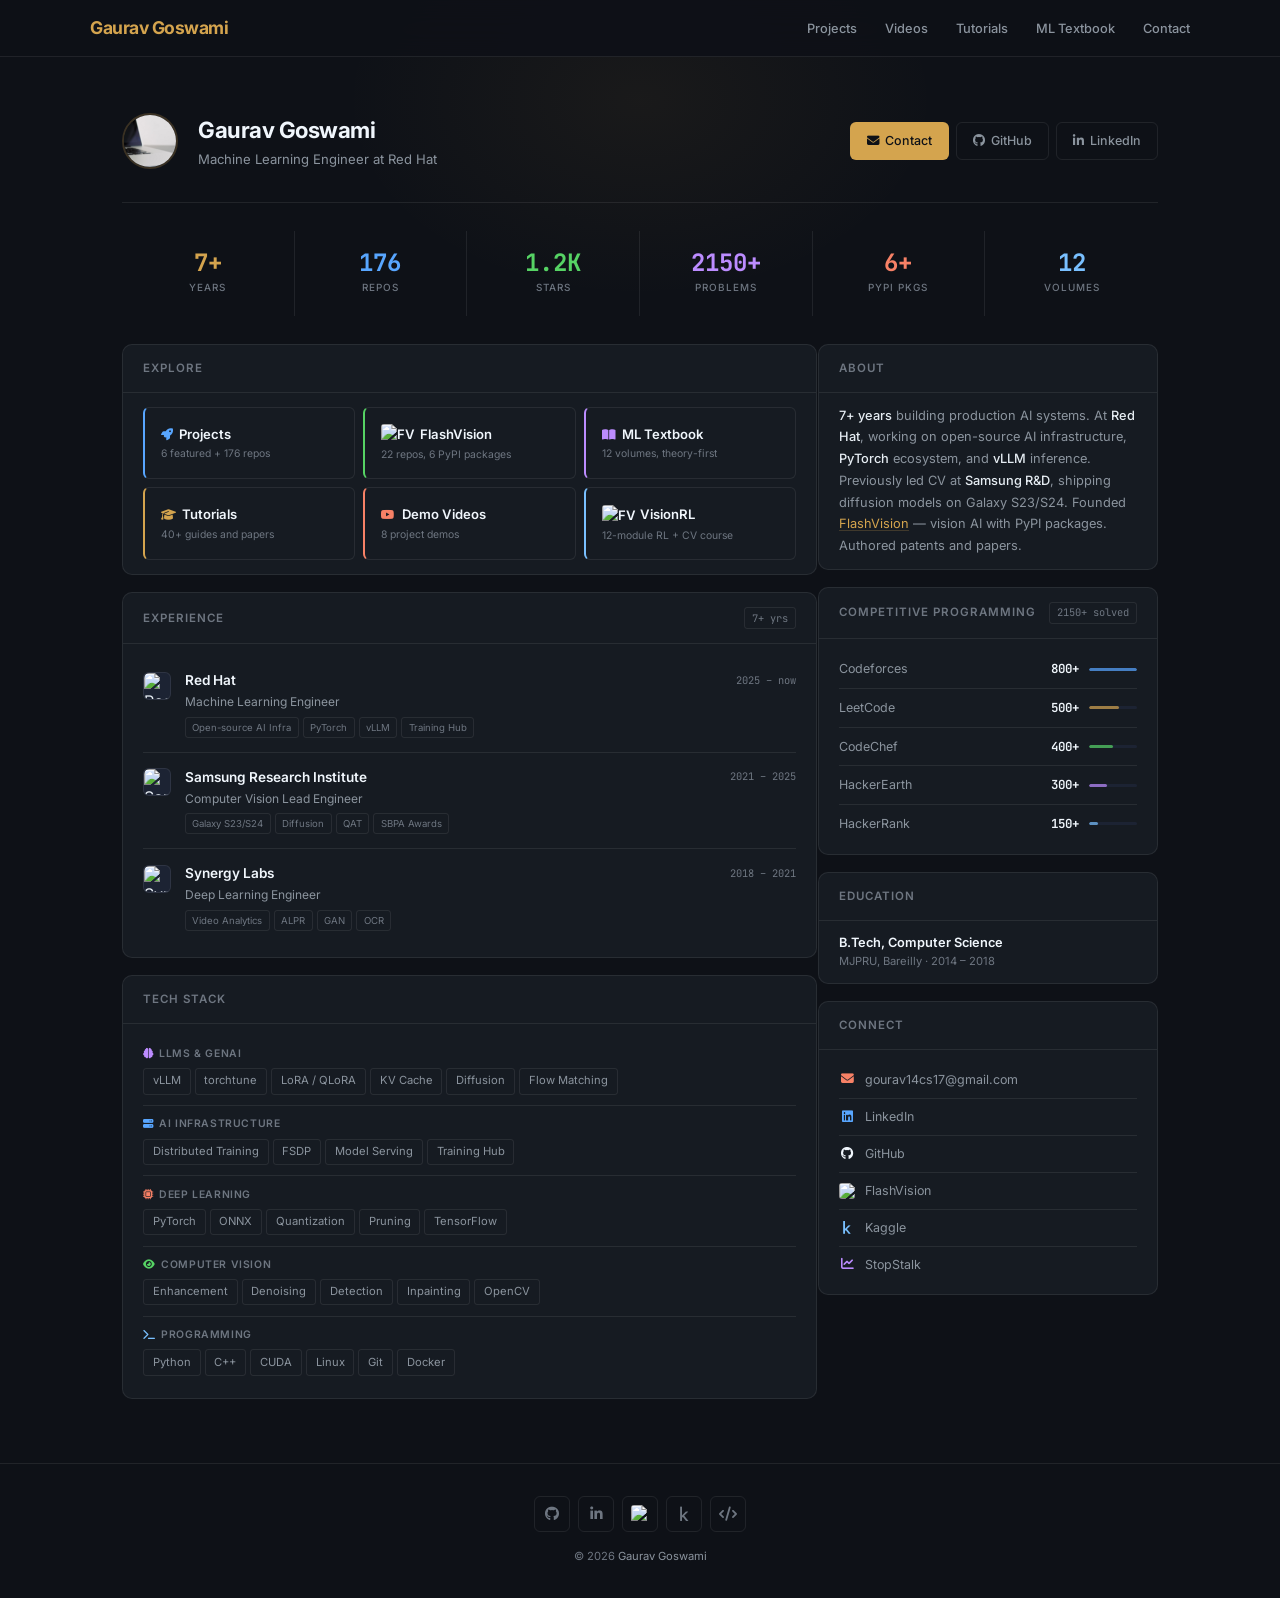
==== commit b9db9b67: "Add files via upload" ====
--- a/index.html
+++ b/index.html
@@ -205,12 +205,18 @@
         }
         .exp-item:last-child { border-bottom: none; }
         .exp-dot {
-            width: 8px; height: 8px;
-            border-radius: 50%;
-            background: var(--accent);
-            border: none;
-            margin-top: 0.35rem;
+            width: 28px; height: 28px;
+            border-radius: 6px;
+            background: var(--surface-2);
+            border: 1px solid var(--border);
+            margin-top: 0.1rem;
             flex-shrink: 0;
+            overflow: hidden;
+        }
+        .exp-dot img {
+            width: 100%; height: 100%;
+            object-fit: contain;
+            border-radius: 5px;
         }
         .exp-body { flex: 1; min-width: 0; }
         .exp-co { font-size: 0.85rem; font-weight: 600; color: var(--white); }
@@ -313,105 +319,136 @@
         @media (max-width: 768px) {
             nav { padding: 0.75rem 1rem; }
             .nav-links {
-                position: fixed; top: 0; right: 0; width: 70%; height: 100vh;
-                background: var(--surface); flex-direction: column;
-                justify-content: center; align-items: center; gap: 1.75rem;
-                border-left: 1px solid var(--border); z-index: 100;
-                transform: translateX(100%); transition: transform 0.3s;
-                box-shadow: -8px 0 32px rgba(0,0,0,0.5);
+                position: fixed; top: 0; left: 0; width: 78%; max-width: 300px; height: 100vh;
+                background: var(--bg); flex-direction: column;
+                justify-content: flex-start; align-items: flex-start;
+                padding: 1rem 1rem 2rem;
+                gap: 0;
+                border-right: 1px solid var(--border); z-index: 100;
+                transform: translateX(-100%); transition: transform 0.3s;
+                box-shadow: 8px 0 32px rgba(0,0,0,0.6);
+                overflow-y: auto;
+            }
+            .nav-links::before {
+                content: 'Gaurav Goswami'; display: block; width: 100%;
+                font-size: 1rem; font-weight: 700; color: var(--accent);
+                padding: 0.75rem 0.875rem 1rem; margin-bottom: 0.25rem;
+                border-bottom: 1px solid var(--border);
             }
             .nav-links.active { transform: translateX(0); }
-            .nav-links a { font-size: 1rem; }
-            .mob-toggle { display: block; font-size: 1.4rem; padding: 0.5rem; }
+            .nav-links li { width: 100%; list-style: none; }
+            .nav-links a {
+                font-size: 0.95rem; display: flex; align-items: center;
+                padding: 0.85rem 0.875rem; border-radius: 8px;
+                width: 100%; min-height: 48px; color: var(--text-secondary);
+                transition: all 0.15s;
+            }
+            .nav-links a:hover, .nav-links a:active { background: rgba(212,164,78,0.08); color: var(--accent); }
+            .mob-toggle { display: block; font-size: 1.35rem; padding: 0.5rem; order: -1; margin-right: 0.75rem; }
 
             .header { padding: 4.5rem 1rem 0; }
             .header::before { width: 300px; height: 200px; }
             .header-top { flex-direction: column; align-items: flex-start; gap: 1rem; padding-bottom: 1.25rem; }
             .header-id { gap: 0.875rem; }
-            .avatar { width: 52px; height: 52px; }
-            .header-name { font-size: 1.25rem; }
-            .header-role { font-size: 0.78rem; }
-            .header-actions { width: 100%; gap: 0.35rem; }
-            .h-btn { flex: 1; justify-content: center; padding: 0.6rem 0.5rem; font-size: 0.75rem; min-height: 44px; }
+            .avatar { width: 54px; height: 54px; }
+            .header-name { font-size: 1.3rem; }
+            .header-role { font-size: 0.82rem; }
+            .header-actions { width: 100%; gap: 0.4rem; }
+            .h-btn { flex: 1; justify-content: center; padding: 0.65rem 0.5rem; font-size: 0.78rem; min-height: 44px; }
 
             .metrics { grid-template-columns: repeat(3, 1fr); padding: 1rem 1rem 0; gap: 0; }
             .m-item { padding: 0.875rem 0.25rem; }
-            .m-val { font-size: 1.15rem; }
-            .m-label { font-size: 0.58rem; }
+            .m-val { font-size: 1.25rem; }
+            .m-label { font-size: 0.62rem; }
 
             .body-grid { padding: 1rem 1rem 2rem; gap: 0; }
-            .nav-grid { grid-template-columns: 1fr 1fr; gap: 0.4rem; padding: 0.65rem 0.875rem; }
+            .nav-grid { grid-template-columns: 1fr 1fr; gap: 0.5rem; padding: 0.75rem 0.875rem; }
             .nav-item { padding: 0.75rem; min-height: 56px; }
-            .nav-item-name { font-size: 0.78rem; }
-            .nav-item-desc { font-size: 0.62rem; }
-
-            .panel { border-radius: 8px; margin-bottom: 0.75rem; }
-            .p-body { padding: 0.65rem 0.875rem; }
-            .p-head { padding: 0.65rem 0.875rem; }
-
-            .exp-item { gap: 0.65rem; padding: 0.75rem 0; }
-            .exp-co { font-size: 0.82rem; }
-            .exp-role { font-size: 0.72rem; }
-            .exp-date { font-size: 0.6rem; }
-            .exp-tag { font-size: 0.58rem; padding: 0.1rem 0.35rem; }
-
-            .sk-tag { font-size: 0.68rem; padding: 0.25rem 0.5rem; min-height: 32px; display: inline-flex; align-items: center; }
-            .sk-label { font-size: 0.62rem; margin-bottom: 0.4rem; }
-
-            .cp-item { padding: 0.6rem 0; gap: 0.5rem; min-height: 40px; }
-            .cp-name { font-size: 0.75rem; }
-            .cp-val { font-size: 0.75rem; }
-            .cp-bar { width: 40px; }
-
-            .s-link { padding: 0.6rem 0; font-size: 0.78rem; min-height: 44px; }
-            .s-link i, .s-link img { width: 18px; }
-
-            .about-text { font-size: 0.78rem; }
-            .edu-row h4 { font-size: 0.78rem; }
-            .edu-row p { font-size: 0.68rem; }
+            .nav-item-name { font-size: 0.85rem; }
+            .nav-item-desc { font-size: 0.65rem; }
+
+            .panel { border-radius: 10px; margin-bottom: 0.85rem; }
+            .p-body { padding: 0.75rem 1rem; }
+            .p-head { padding: 0.75rem 1rem; }
+            .p-title { font-size: 0.78rem; }
+
+            .exp-item { gap: 0.6rem; padding: 0.75rem 0; }
+            .exp-dot { width: 26px; height: 26px; border-radius: 5px; }
+            .exp-co { font-size: 0.88rem; }
+            .exp-role { font-size: 0.78rem; }
+            .exp-date { font-size: 0.65rem; }
+            .exp-tag { font-size: 0.62rem; padding: 0.15rem 0.4rem; }
+
+            .sk-tag { font-size: 0.75rem; padding: 0.3rem 0.55rem; min-height: 34px; display: inline-flex; align-items: center; }
+            .sk-label { font-size: 0.68rem; margin-bottom: 0.5rem; }
+
+            .cp-item { padding: 0.65rem 0; gap: 0.5rem; min-height: 42px; }
+            .cp-name { font-size: 0.8rem; }
+            .cp-val { font-size: 0.8rem; }
+            .cp-bar { width: 44px; }
+
+            .s-link { padding: 0.65rem 0; font-size: 0.85rem; min-height: 44px; }
+            .s-link i, .s-link img { width: 20px; }
+
+            .about-text { font-size: 0.85rem; line-height: 1.7; }
+            .edu-row h4 { font-size: 0.85rem; }
+            .edu-row p { font-size: 0.75rem; }
 
             footer { padding: 1.5rem 1rem; }
-            .f-link { width: 40px; height: 40px; font-size: 1rem; }
-            .f-copy { font-size: 0.68rem; }
+            .f-link { width: 42px; height: 42px; font-size: 1rem; }
+            .f-copy { font-size: 0.72rem; }
         }
         @media (max-width: 480px) {
             nav { padding: 0.65rem 0.75rem; }
-            .nav-logo { font-size: 1rem; }
+            .nav-logo { font-size: 0.95rem; }
 
             .header { padding: 4rem 0.75rem 0; }
             .header-top { gap: 0.875rem; }
-            .avatar { width: 48px; height: 48px; }
-            .header-name { font-size: 1.1rem; }
-            .header-role { font-size: 0.72rem; }
-            .h-btn { font-size: 0.7rem; padding: 0.55rem 0.4rem; }
+            .avatar { width: 50px; height: 50px; }
+            .header-name { font-size: 1.2rem; }
+            .header-role { font-size: 0.78rem; }
+            .h-btn { font-size: 0.72rem; padding: 0.55rem 0.4rem; }
 
             .metrics { grid-template-columns: repeat(3, 1fr); padding: 0.75rem 0.75rem 0; }
             .m-item { padding: 0.75rem 0.15rem; }
-            .m-val { font-size: 1rem; }
-            .m-label { font-size: 0.55rem; letter-spacing: 0.5px; }
+            .m-val { font-size: 1.1rem; }
+            .m-label { font-size: 0.58rem; letter-spacing: 0.5px; }
 
             .body-grid { padding: 0.75rem 0.75rem 1.5rem; }
-            .nav-grid { grid-template-columns: 1fr 1fr; gap: 0.35rem; padding: 0.5rem 0.65rem; }
-            .nav-item { padding: 0.6rem; }
-            .nav-item-name { font-size: 0.75rem; }
-            .nav-item-desc { font-size: 0.58rem; }
-
-            .p-body { padding: 0.5rem 0.65rem; }
-            .p-head { padding: 0.5rem 0.65rem; }
-            .p-title { font-size: 0.68rem; }
+            .nav-grid { grid-template-columns: 1fr 1fr; gap: 0.4rem; padding: 0.6rem 0.75rem; }
+            .nav-item { padding: 0.65rem; }
+            .nav-item-name { font-size: 0.8rem; }
+            .nav-item-desc { font-size: 0.6rem; }
+
+            .p-body { padding: 0.6rem 0.75rem; }
+            .p-head { padding: 0.6rem 0.75rem; }
+            .p-title { font-size: 0.72rem; }
 
             .exp-item { flex-wrap: wrap; }
-            .exp-date { width: 100%; margin-top: 0.2rem; margin-left: calc(8px + 0.65rem); }
+            .exp-dot { width: 24px; height: 24px; }
+            .exp-co { font-size: 0.85rem; }
+            .exp-role { font-size: 0.75rem; }
+            .exp-date { width: 100%; margin-top: 0.2rem; margin-left: calc(24px + 0.6rem); font-size: 0.62rem; }
+
+            .cp-name { font-size: 0.78rem; }
+            .cp-val { font-size: 0.78rem; }
+
+            .about-text { font-size: 0.82rem; }
 
             footer { padding: 1.25rem 0.75rem; }
-            .f-link { width: 38px; height: 38px; }
+            .f-link { width: 40px; height: 40px; }
         }
         @media (max-width: 360px) {
             .header { padding: 3.75rem 0.5rem 0; }
+            .header-name { font-size: 1.1rem; }
             .metrics { padding: 0.5rem 0.5rem 0; }
             .body-grid { padding: 0.5rem 0.5rem 1rem; }
             .nav-grid { grid-template-columns: 1fr; }
-            .m-val { font-size: 0.95rem; }
+            .m-val { font-size: 1rem; }
+            .nav-item-name { font-size: 0.78rem; }
+            .p-title { font-size: 0.7rem; }
+            .exp-co { font-size: 0.82rem; }
+            .about-text { font-size: 0.8rem; }
             .h-btn i { display: none; }
         }
     </style>
@@ -419,6 +456,7 @@
 <body>
     <nav>
         <div class="nav-c">
+            <div class="mob-toggle" id="mob-toggle"><i class="fas fa-bars"></i></div>
             <a href="#" class="nav-logo">Gaurav Goswami</a>
             <ul class="nav-links" id="nav-menu">
                 <li><a href="projects.html">Projects</a></li>
@@ -427,7 +465,6 @@
                 <li><a href="https://14cs17.netlify.app/" target="_blank" rel="noopener noreferrer">ML Textbook</a></li>
                 <li><a href="#contact">Contact</a></li>
             </ul>
-            <div class="mob-toggle" id="mob-toggle"><i class="fas fa-bars"></i></div>
         </div>
     </nav>
 
@@ -469,7 +506,7 @@
                     </a>
                     <a href="https://github.com/FlashVision" target="_blank" rel="noopener noreferrer" class="nav-item" style="border-left: 2px solid var(--green);">
                         <div class="nav-item-name"><img src="https://github.com/FlashVision.png" alt="FV" style="width: 16px; height: 16px; border-radius: 3px; vertical-align: middle; margin-right: 0.3rem;">FlashVision</div>
-                        <div class="nav-item-desc">22 repos, PyPI packages</div>
+                        <div class="nav-item-desc">22 repos, 6 PyPI packages</div>
                     </a>
                     <a href="https://14cs17.netlify.app/" target="_blank" rel="noopener noreferrer" class="nav-item" style="border-left: 2px solid var(--purple);">
                         <div class="nav-item-name"><i class="fas fa-book-open" style="color: var(--purple); margin-right: 0.4rem; font-size: 0.75rem;"></i>ML Textbook</div>
@@ -498,7 +535,7 @@
                 </div>
                 <div class="p-body">
                     <div class="exp-item">
-                        <div class="exp-dot" style="background: #ee0000;"></div>
+                        <div class="exp-dot"><img src="https://ui-avatars.com/api/?name=RH&background=ee0000&color=fff&size=56&bold=true&font-size=0.45" alt="Red Hat"></div>
                         <div class="exp-body">
                             <div class="exp-co">Red Hat</div>
                             <div class="exp-role">Machine Learning Engineer</div>
@@ -512,7 +549,7 @@
                         <div class="exp-date">2025 – now</div>
                     </div>
                     <div class="exp-item">
-                        <div class="exp-dot" style="background: var(--blue);"></div>
+                        <div class="exp-dot"><img src="https://ui-avatars.com/api/?name=SR&background=1428a0&color=fff&size=56&bold=true&font-size=0.45" alt="Samsung"></div>
                         <div class="exp-body">
                             <div class="exp-co">Samsung Research Institute</div>
                             <div class="exp-role">Computer Vision Lead Engineer</div>
@@ -526,7 +563,7 @@
                         <div class="exp-date">2021 – 2025</div>
                     </div>
                     <div class="exp-item">
-                        <div class="exp-dot" style="background: var(--green);"></div>
+                        <div class="exp-dot"><img src="https://ui-avatars.com/api/?name=SL&background=56d364&color=fff&size=56&bold=true&font-size=0.45" alt="Synergy Labs"></div>
                         <div class="exp-body">
                             <div class="exp-co">Synergy Labs</div>
                             <div class="exp-role">Deep Learning Engineer</div>
